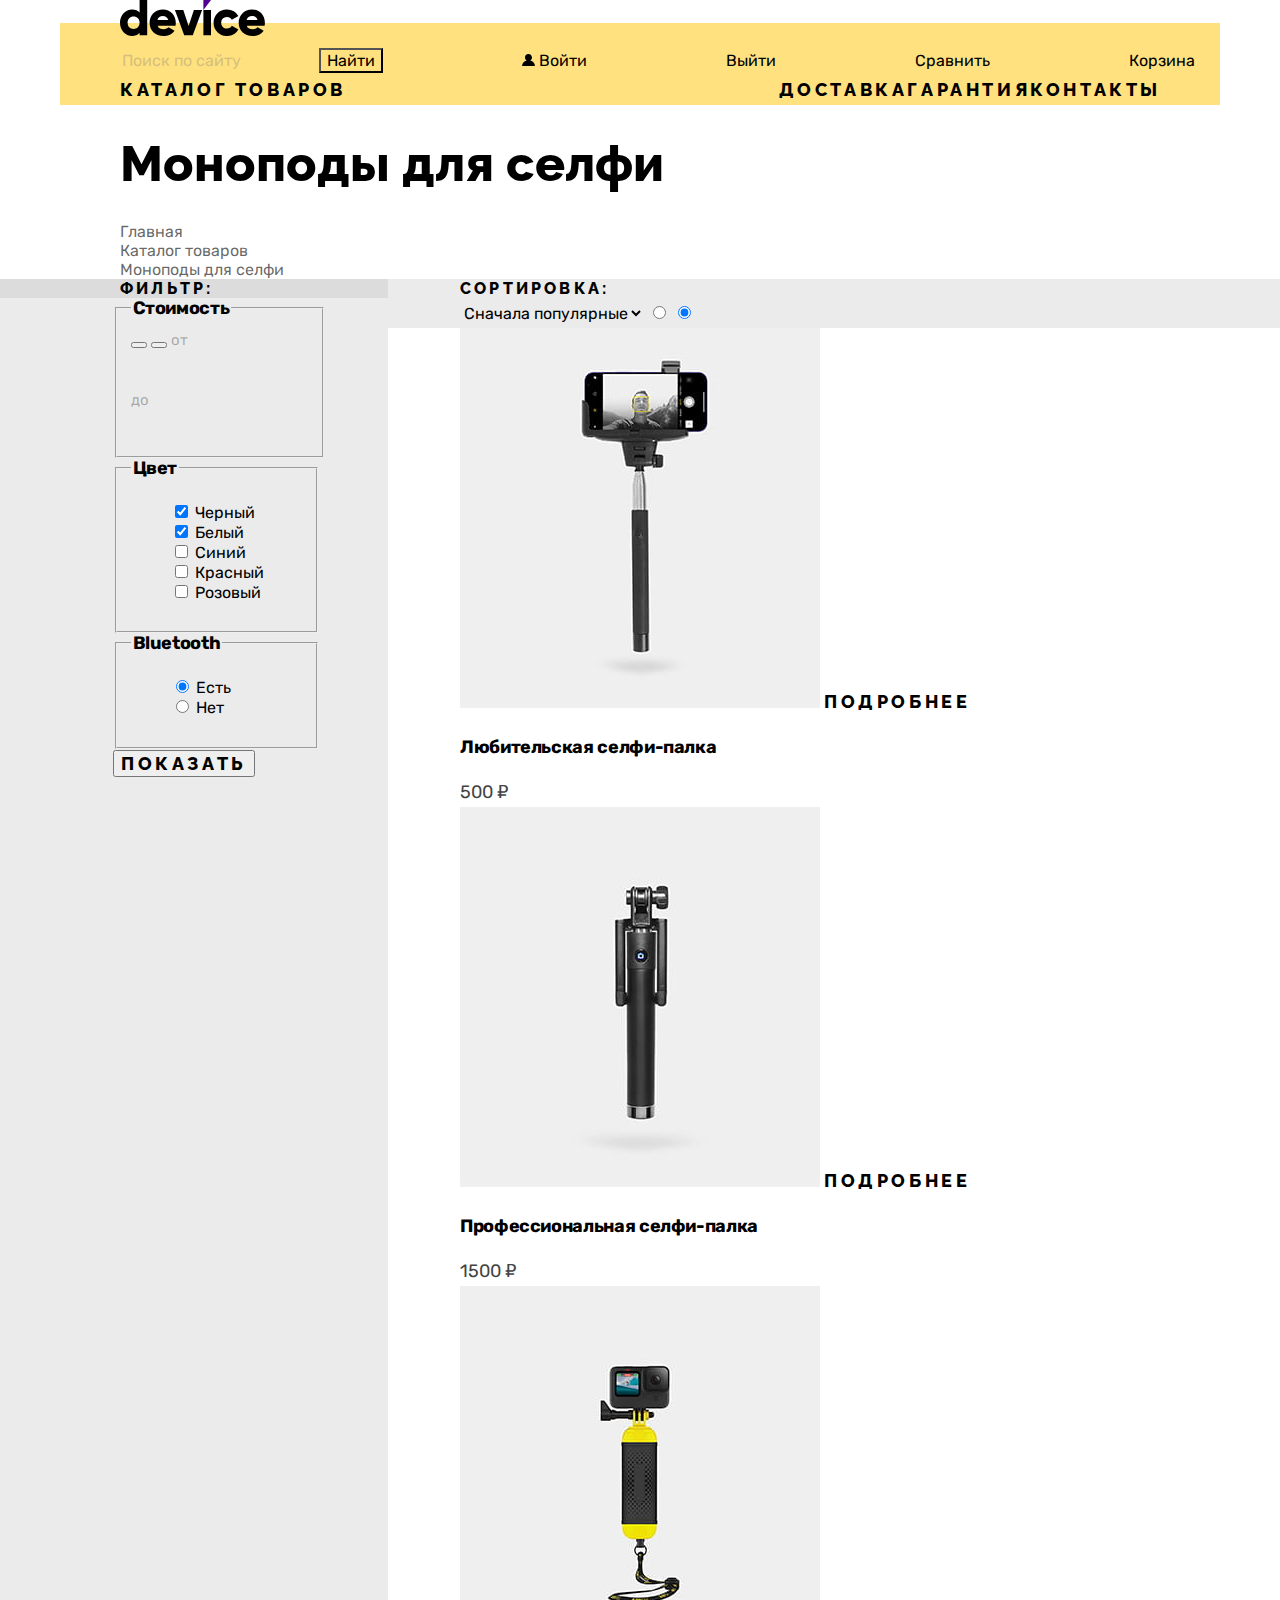
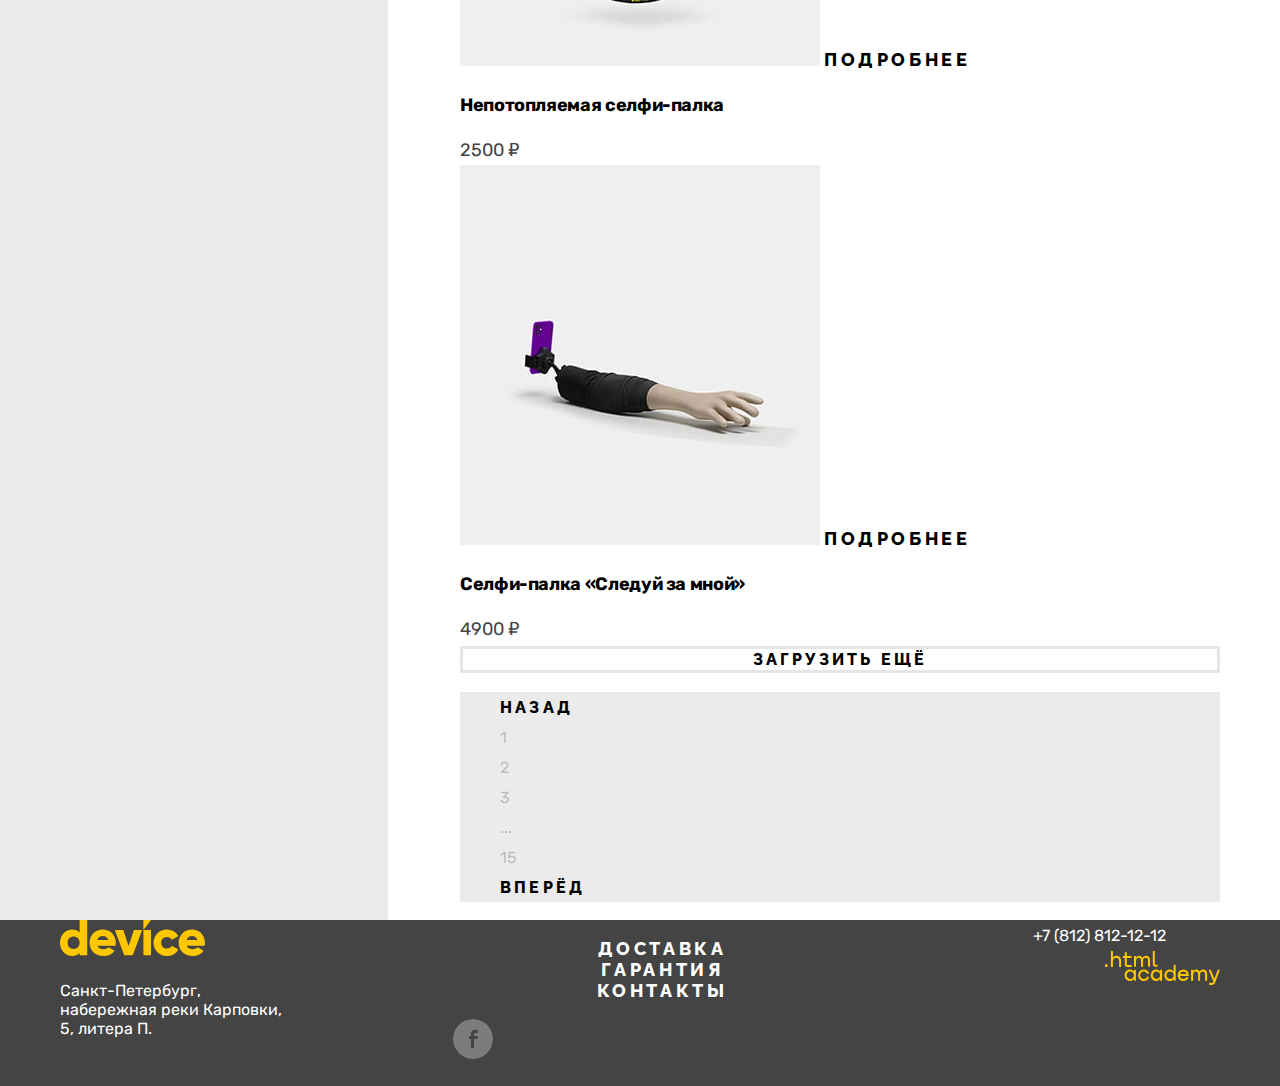
==== catalog.html @ a148b69b "Убрал перенос атрибута на новую строку" ====
<!DOCTYPE html>
<html lang="ru">

<head>
  <meta charset="utf-8">
  <title>Каталог товаров | HTML Academy: Девайс</title>
  <link rel="stylesheet" href="css/styles.css">
</head>

<body>
  <header class="page-header wrapper">
    <a class="header-logo-link" href="index.html">
      <img class="page-header-logo" src="img/logo-black.svg" width="145" height="36" alt="Логотип интернет-магазина гаджетов Девайс">
    </a>
    <nav class="navigation">
      <ul class="navigation-list navigation-user">
        <li class="navigation-item">
          <form class="search-form" action="https://echo.htmlacademy.ru/" method="get">
            <label>
              <span class="visually-hidden">Поиск</span>
              <input class="search-line" type="search" name="querry" placeholder="Поиск по сайту">
            </label>
            <button class="search-button" type="submit">Найти</button>
          </form>
        </li>
        <li class="navigation-item user">
          <a class="navigation-link" href="#">Войти</a>
        </li>
        <li class="navigation-item">
          <a class="navigation-link auth" href="#">Выйти</a>
        </li>
        <li class="navigation-item">
          <a class="navigation-link" href="#">Сравнить</a>
        </li>
        <li class="navigation-item">
          <a class="navigation-link" href="#">Корзина</a>
        </li>
      </ul>
      <ul class="navigation-list navigation-menu">
        <li class="navigation-item navigation-catalog">
          <a class="navigation-link" href="#">Каталог товаров</a>
        </li>
        <li class="navigation-item">
          <a class="navigation-link" href="#">Доставка</a>
        </li>
        <li class="navigation-item">
          <a class="navigation-link" href="#">Гарантия</a>
        </li>
        <li class="navigation-item">
          <a class="navigation-link" href="#">Контакты</a>
        </li>
      </ul>
    </nav>
  </header>
  <main class="main-container main-inner">
    <header class="inner-header wrapper">
      <h1 class="inner-header-title">Моноподы для селфи</h1>
      <ul class="breadcrumbs">
        <li class="breadcrumbs-item">
          <a class="breadcrumbs-link" href="index.html">Главная</a>
        </li>
        <li class="breadcrumbs-item">
          <a class="breadcrumbs-link" href="#">Каталог товаров</a>
        </li>
        <li class="breadcrumbs-item">
          <a class="breadcrumbs-link">Моноподы для селфи</a>
        </li>
      </ul>
    </header>
    <div class="catalog-container">
      <div class="catalog-left-column">
        <section class="catalog-products-filter">
          <div class="catalog-subtitle-container">
            <h2 class="catalog-subtitle subtitle-filter">Фильтр:</h2>
          </div>
          <form class="catalog-filter-form" action="https://echo.htmlacademy.ru/" method="get">
            <fieldset class="catalog-filter-group">
              <legend class="catalog-filter-title">Стоимость</legend>
              <button class="range-toggle toggle-min">
                <span class="visually-hidden">Изменить минимальную цену</span>
              </button>
              <button class="range-toggle toggle-max">
                <span class="visually-hidden">Изменить максимальную цену</span>
              </button>
              <label class="catalog-filter-price-label">
                от
                <input class="catalog-filter-input" type="number" name="min-price">
              </label>
              <label class="catalog-filter-price-label">
                до
                <input class="catalog-filter-input" type="number" name="max-price">
              </label>
            </fieldset>
            <fieldset class="catalog-filter-group">
              <legend class="catalog-filter-title">Цвет</legend>
              <ul class="catalog-filter-list">
                <li class="catalog-filter-item">
                  <label class="catalog-filter-label">
                    <input class="catalog-filter-checkbox" type="checkbox" name="black" checked>
                    Черный
                  </label>
                </li>
                <li class="catalog-filter-item">
                  <label class="catalog-filter-label">
                    <input class="catalog-filter-checkbox" type="checkbox" name="white" checked>
                    Белый
                  </label>
                </li>
                <li class="catalog-filter-item">
                  <label class="catalog-filter-label">
                    <input class="catalog-filter-checkbox" type="checkbox" name="blue">
                    Синий
                  </label>
                </li>
                <li class="catalog-filter-item">
                  <label class="catalog-filter-label">
                    <input class="catalog-filter-checkbox" type="checkbox" name="red">
                    Красный
                  </label>
                </li>
                <li class="catalog-filter-item">
                  <label class="catalog-filter-label">
                    <input class="catalog-filter-checkbox" type="checkbox" name="pink">
                    Розовый
                  </label>
                </li>
              </ul>
            </fieldset>
            <fieldset class="catalog-filter-group">
              <legend class="catalog-filter-title">Bluetooth</legend>
              <ul class="catalog-filter-list">
                <li class="catalog-filter-item">
                  <label class="catalog-filter-label">
                    <input class="catalog-filter-radio" type="radio" name="bluetooth" value="yes" checked>
                    Есть
                  </label>
                </li>
                <li class="catalog-filter-item">
                  <label class="catalog-filter-label">
                    <input class="catalog-filter-radio" type="radio" name="bluetooth" value="no">
                    Нет
                  </label>
                </li>
              </ul>
            </fieldset>
            <button class="filter-submit-batton" type="submit">Показать</button>
          </form>
        </section>
      </div>
      <div class="catalog-right-column">
        <div class="sorting-container">
          <section class="catalog-sorting">
            <h2 class="catalog-subtitle">Сортировка:</h2>
            <form class="catalog-sorting-form" action="https://echo.htmlacademy.ru/" method="get">
              <select class="sorting-select" name="sorting">
                <option value="popular">Сначала популярные</option>
                <option value="price">По цене</option>
                <option value="rating">По рейтингу</option>
              </select>
              <button class="visually-hidden" type="submit">Отсортировать</button>
              <input class="sorting-radio" type="radio" name="sort" id="sort-up" value="up">
              <label class="visually-hidden" for="sort-up">По возрастанию</label>
              <input class="sorting-radio" type="radio" name="sort" id="sort-down" value="down" checked>
              <label class="visually-hidden" for="sort-down">По убыванию</label>
            </form>
          </section>
        </div>
        <section class="catalog-product">
          <h2 class="visually-hidden">Список товаров</h2>
          <ul class="product-list">
            <li class="product-item">
              <a class="product-link" href="#">
                <img class="product-image" src="img/catalog/product-1.jpg" width="360" height="380" alt="">
                <span class="product-details">Подробнее</span>
                <h3 class="product-title">Любительская селфи-палка</h3>
              </a>
              <span class="product-price">500 &#8381;</span>
            </li>
            <li class="product-item">
              <a class="product-link" href="#">
                <img class="product-image" src="img/catalog/product-2.jpg" width="360" height="380" alt="">
                <b class="product-details">Подробнее</b>
                <h3 class="product-title">Профессиональная селфи-палка</h3>
              </a>
              <span class="product-price">1500 &#8381;</span>
            </li>
            <li class="product-item">
              <a class="product-link" href="#">
                <img class="product-image" src="img/catalog/product-3.jpg" width="360" height="380" alt="">
                <b class="product-details">Подробнее</b>
                <h3 class="product-title">Непотопляемая селфи-палка</h3>
              </a>
              <span class="product-price">2500 &#8381;</span>
            </li>
            <li class="product-item">
              <a class="product-link" href="#">
                <img class="product-image" src="img/catalog/product-4.jpg" width="360" height="380" alt="">
                <b class="product-details">Подробнее</b>
                <h3 class="product-title">Селфи-палка «Следуй за мной»</h3>
              </a>
              <span class="product-price">4900 &#8381;</span>
            </li>
          </ul>
          <button class="button-product-more" type="button">Загрузить ещё</button>
          <ul class="product-pagination">
            <li class="product-pagination-item">
              <a class="product-pagination-link pagination-prev">Назад</a>
            </li>
            <li class="product-pagination-item">
              <a class="product-pagination-link page-number">1</a>
            </li>
            <li class="product-pagination-item">
              <a class="product-pagination-link page-number" href="#">2</a>
            </li>
            <li class="product-pagination-item">
              <a class="product-pagination-link page-number" href="#">3</a>
            </li>
            <li class="product-pagination-item">
              <a class="product-pagination-link page-number">...</a>
            </li>
            <li class="product-pagination-item">
              <a class="product-pagination-link page-number" href="#">15</a>
            </li>
            <li class="product-pagination-item">
              <a class="product-pagination-link pagination-next" href="#">Вперёд</a>
            </li>
          </ul>
        </section>
      </div>
    </div>
  </main>
  <footer class="page-footer">
    <div class="page-footer-container wrapper">
      <section class="page-footer-contacts">
        <h2 class="visually-hidden">Контакты</h2>
        <a class="footer-logo-link" href="index.html">
          <img class="footer-logo" src="img/logo-yellow.svg" width="145" height="36" alt="Логотип интернет-магазина гаджетов Девайс">
        </a>
        <address class="footer-contacts-address">
          <p class="footer-address-text">Санкт-Петербург, набережная реки Карповки, 5, литера П.</p>
        </address>
      </section>
      <div class="footer-middle-column">
        <section class="footer-navigation">
          <h2 class="visually-hidden">Навигация</h2>
          <ul class="footer-navigation-list">
            <li class="footer-navigation-item">
              <a class="footer-navigation-link" href="#">Доставка</a>
            </li>
            <li class="footer-navigation-item">
              <a class="footer-navigation-link" href="#">Гарантия</a>
            </li>
            <li class="footer-navigation-item">
              <a class="footer-navigation-link" href="#">Контакты</a>
            </li>
          </ul>
        </section>
        <section class="footer-social">
          <h2 class="visually-hidden">Социальные сети</h2>
          <ul class="footer-social-list">
            <li class="footer-social-item facebook">
              <a class="social-link" href="https://www.facebook.com/htmlacademy">
                <span class="visually-hidden">Фейсбук</span>
              </a>
            </li>
            <li class="footer-social-item">
              <a class="social-link" href="https://www.instagram.com/htmlacademy/">
                <span class="visually-hidden">Инстаграм</span>
              </a>
            </li>
            <li class="footer-social-item">
              <a class="social-link" href="https://www.twitter.com/htmlacademy_ru">
                <span class="visually-hidden">Твиттер</span>
              </a>
            </li>
          </ul>
        </section>
      </div>
      <div class="footer-right-column">
        <section class="page-footer-contacts">
          <h2 class="visually-hidden">Контакты</h2>
          <address class="footer-contacts-address">
            <a class="footer-contacts-phone" href="tel:+78128121212">+7 (812) 812-12-12</a>
          </address>
        </section>
        <a class="footer-htmlacademy-link" href="https://htmlacademy.ru/">
          <img class="footer-htmlacademy-logo" src="img/html-academy-logo.svg" width="115" height="34" alt="Логотип HTML Academy">
        </a>
      </div>
    </div>
  </footer>
</body>

</html>
---- css/styles.css ----
@font-face {
  font-family: "Raleway";
  font-style: normal;
  font-weight: 800;
  src: url("../fonts/raleway/raleway-800.woff2") format("woff2");

  font-display: swap;
}

@font-face {
  font-family: "Rubik";
  font-style: normal;
  font-weight: 400;
  src: url("../fonts/rubik/rubik-400.woff2") format("woff2");

  font-display: swap;
}

@font-face {
  font-family: "Rubik";
  font-style: normal;
  font-weight: 700;
  src: url("../fonts/rubik/rubik-700.woff2") format("woff2");

  font-display: swap;
}

@font-face {
  font-family: "Rubik";
  font-style: normal;
  font-weight: 800;
  src: url("../fonts/rubik/rubik-800.woff2") format("woff2");

  font-display: swap;
}

.visually-hidden {
  position: absolute;

  width: 1px;
  height: 1px;
  margin: -1px;
  padding: 0;

  border: 0;

  white-space: nowrap;
  clip-path: inset(100%);
  clip: rect(0 0 0 0);
  overflow: hidden;
} /*Вставил из кодгайда, чтоб лишнее не мешало*/

.wrapper {
  width: 1160px;
  margin: 0 auto;
}

html {
  height: 100%;
}

body {
  display: flex;
  flex-direction: column;
  min-height: 100%;
  margin: 0;

  font-family: "Rubik", sans-serif;
  font-size: 18px;
  line-height: 30px;
  color: #444444;

  background-color: #ffffff;
}

.page-header {
  box-sizing: border-box;
  padding-left: 60px;

  color: #000000;

  background: linear-gradient(#ffffff 23px, #ffe17f 23px);
}

.navigation-list {
  margin: 0;
  padding: 0;

  list-style-type: none;
}

.navigation-user {
  display: flex;
  justify-content: space-between; /*Временно,  работа с мелкими сетками на следующем этапе*/
  width: 1075px;
}

.search-line {
  font-family: inherit;
  font-size: 16px;
  line-height: 19px;

  background-color: #ffe17f;
  border: none;
}

.search-line::placeholder {
  opacity: 0.3;
}

.search-button {
  font-family: inherit;
  font-size: 16px;
  line-height: 19px;

  background-color: #ffe17f;
}

.navigation-link {
  font-family: "Raleway", sans-serif;
  line-height: 21px;
  font-weight: 800;
  color: #000000;
  text-decoration: none;
  text-transform: uppercase;
}

.navigation-user .navigation-link {
  font-family: inherit;
  font-size: 16px;
  line-height: 19px;
  font-weight: 400;
  text-transform: none;
}

.navigation-menu {
  display: flex;
  width: 1041px;

  letter-spacing: 0.2em;
}

.navigation-catalog {
  width: 293px;
  margin-right: auto;
}

.navigation-menu .navigation-item:last-child {
  text-align: right;
}

.main-container {
  flex-grow: 1;
}

.promo-slider {
  display: flex;
  justify-content: space-between;
}

.slider-image-container {
  width: 560px;
}

.slider-image {
  display: none;
}

.slider-description-container {
  width: 560px;
}

.slider-description-list {
  margin: 0;
  padding: 0;

  list-style-type: none;
}

.slider-description-item {
  display: none;
}

.slider-number {
  position: relative; /*Временно поставил, чтоб не загораживать большой цифрой остальной контент*/
  z-index: -1;

  font-size: 180px;
  line-height: 30px;
  font-weight: 800;
  text-align: right;
  color: #ffffff;

  background-color: #ffe17f;
}

.promo-phrase {
  font-family: "Raleway", sans-serif;
  font-size: 50px;
  line-height: 50px;
  font-weight: 800;
  color: #000000;
}

.promo-details-link {
  font-family: "Raleway", sans-serif;
  line-height: 21px;
  font-weight: 800;
  text-align: center;
  color: #000000;
  letter-spacing: 0.2em;
  text-decoration: none;
  text-transform: uppercase;
}

.slider-feature-value {
  font-size: 36px;
  color: #000000;
}

.categories-list {
  display: flex;
  justify-content: space-between;
  margin: 0;
  padding: 0;

  list-style-type: none;
}

.categories-item {
  width: 160px;
}

.categories-link {
  font-family: "Raleway", sans-serif;
  line-height: 24px;
  font-weight: 800;
  color: #000000;
  letter-spacing: -0.02em;
  text-decoration: none;
}

.services {
  background-color: #f0f0f0;
}

.services-container {
  display: flex;
}

.services-list {
  width: 284px;
  margin: 0;
  padding: 0;

  list-style-type: none;
}

.services-button {
  font-family: "Raleway", sans-serif;
  font-size: 18px;
  line-height: 21px;
  font-weight: 800;
  text-align: center;
  color: #000000;
  letter-spacing: 0.2em;
  text-transform: uppercase;
}

.services-button-current {
  color: #ffe17f;

  background-color: #000000;
}

.services-description-list {
  width: 714px; /*Пока не очень понимаю, каким образом лучше в этом месте задавать ширину, она на всех слайдах немного отличается, поэтому взял большую из трёх*/
  margin: 0;
  margin-left: 116px;
  padding: 0;

  list-style-type: none;
}

.services-description-item {
  display: none;
}

.service-name {
  font-family: "Raleway", sans-serif;
  font-size: 50px;
  line-height: 50px;
  font-weight: 800;
  color: #000000;
}

.delivery-on-order-link {
  display: inline-block;
  width: 1160px;
  padding-top: 37px;
  padding-bottom: 43px;

  font-family: "Raleway", sans-serif;
  font-size: 20px;
  line-height: 23px;
  font-weight: 800;
  text-align: center;
  color: #000000;
  letter-spacing: 0.2em;
  text-decoration: none;
  text-transform: uppercase;

  background:
    url("../img/delivery-car.svg") left 39px top 35px no-repeat,
    linear-gradient(to right, #ffe17f 125px, #f0f0f0 125px);
}

.about-contacts-container {
  display: flex;
  justify-content: space-between;
}

.about {
  width: 560px;
}

.contacts {
  width: 560px;
}

.about-title {
  font-family: "Raleway", sans-serif;
  font-size: 50px;
  line-height: 50px;
  font-weight: 800;
  color: #000000;
}

.transport-companies-list {
  line-height: 20px;
  font-weight: 700;
  color: #000000;
}

.about-more-link {
  font-family: "Raleway", sans-serif;
  line-height: 21px;
  font-weight: 800;
  text-align: center;
  color: #000000;
  letter-spacing: 0.2em;
  text-decoration: none;
  text-transform: uppercase;
}

.contacts-title {
  font-family: "Raleway", sans-serif;
  font-size: 50px;
  line-height: 50px;
  font-weight: 800;
  color: #000000;
}

.contacts-subtitle {
  font-size: 24px;
  font-weight: 700;
}

.contacts-address-text {
  font-style: normal;
}

.contacts-phone {
  font-style: normal;
  font-weight: 400;
  color: #000000;
}

.write-to-us-link {
  font-family: "Raleway", sans-serif;
  line-height: 21px;
  font-weight: 800;
  text-align: center;
  color: #000000;
  letter-spacing: 0.2em;
  text-decoration: none;
  text-transform: uppercase;
}

.newsletter {
  background-color: #f0f0f0;
}

.newsletter-container {
  display: flex;
}

.newsletter-left-column {
  width: 600px;
}

.newsletter-right-column {
  width: 560px;
}

.newsletter-title {
  font-family: "Raleway", sans-serif;
  font-size: 50px;
  line-height: 50px;
  font-weight: 800;
  color: #000000;
}

.newsletter-email-field {
  font-family: inherit;
  font-size: 18px;
  line-height: 30px;
  color: #444444;

  background-color: #f0f0f0;
}

.newsletter-email-field::placeholder {
  opacity: 0.5;
}

.newsletter-button {
  font-family: "Raleway", sans-serif;
  font-size: 18px;
  line-height: 21px;
  font-weight: 800;
  text-align: center;
  color: #000000;
  letter-spacing: 0.2em;
  text-transform: uppercase;
}

.page-footer {
  color: #ffffff;

  background-color: #444444;
}

.page-footer-container {
  display: flex;
}

.page-footer-contacts {
  width: 239px;
}

.footer-middle-column {
  width: 458px;
  margin-left: 114px;
}

.footer-right-column {
  width: 293px;
  margin-left: auto;

  text-align: right;
}

.footer-address-text {
  font-style: normal;
  font-size: 16px;
  line-height: 19px;
}

.footer-navigation-list {
  font-family: "Raleway", sans-serif;
  line-height: 21px;
  font-weight: 800;
  text-align: center;
  text-transform: uppercase;

  list-style-type: none;
}

.footer-navigation-link {
  color: #ffffff;
  letter-spacing: 0.2em;
  text-decoration: none;
}

.footer-contacts-phone {
  font-style: normal;
  font-size: 16px;
  text-align: right;
  color: #ffffff;
  text-decoration: none;
}

/*Каталог*/

.inner-header {
  box-sizing: border-box;
  padding-left: 60px;
}

.inner-header-title {
  font-family: "Raleway", sans-serif;
  font-size: 50px;
  line-height: 50px;
  font-weight: 800;
  color: #000000;
}

.breadcrumbs {
  margin: 0;
  padding: 0;

  font-size: 16px;
  line-height: 19px;

  list-style-type: none;
}

.breadcrumbs-link {
  color: rgba(0, 0, 0, 0.6);
  text-decoration: none;
}

.catalog-container {
  display: flex;
  justify-content: center;
}

.catalog-left-column {
  flex-grow: 1;
  width: 328px;

  background-color: #ebebeb;
}

.catalog-right-column {
  flex-grow: 1;
  width: 832px;
}

.catalog-subtitle-container {
  background-color: #dcdcdc;
}

.catalog-subtitle {
  margin: 0; /*Обнулил отступы, заданные заголовкам браузером, чтоб не мешались*/

  font-family: "Raleway", sans-serif;
  font-size: 16px;
  line-height: 19px;
  font-weight: 800;
  color: #000000;
  letter-spacing: 0.2em;
  text-transform: uppercase;
}

.subtitle-filter {
  width: 236px;
  margin-right: 32px;
  margin-left: auto;
}

.catalog-filter-form {
  width: 207px;
  margin-right: 68px;
  margin-left: auto;
}

.catalog-filter-title {
  line-height: 20px;
  font-weight: 700;
  color: #000000;
  letter-spacing: -0.02em;
}

.catalog-filter-price-label {
  font-size: 15px;
  line-height: 18px;
  color: rgba(0, 0, 0, 0.3);
}

.catalog-filter-input {
  font-family: inherit;
  font-size: 15px;
  line-height: 18px;
  color: rgba(0, 0, 0, 0.3);

  background: none;
  border: none;
}

.catalog-filter-list {
  list-style-type: none;
}

.catalog-filter-item {
  font-size: 16px;
  line-height: 19px;
  color: #000000;
}

.filter-submit-batton {
  font-family: "Raleway", sans-serif;
  font-size: 18px;
  line-height: 21px;
  font-weight: 800;
  text-align: center;
  color: #000000;
  letter-spacing: 0.2em;
  text-transform: uppercase;
}

.sorting-container {
  background-color: #ebebeb;
}

.catalog-sorting {
  width: 760px;
  margin-left: 72px;
}

.sorting-select {
  font-family: inherit;
  font-size: 16px;
  line-height: 19px;

  background: none;
  border: none;
}

.catalog-product {
  width: 760px;
  margin-left: 72px;
}

.product-list {
  margin: 0;
  padding: 0;

  list-style-type: none;
}

.product-link {
  color: #000000;
  text-decoration: none;
}

.product-details {
  font-family: "Raleway", sans-serif;
  font-size: 18px;
  line-height: 21px;
  font-weight: 800;
  text-align: center;
  letter-spacing: 0.2em;
  text-transform: uppercase;
}

.product-title {
  font-size: 18px;
  line-height: 24px;
  font-weight: 700;
  letter-spacing: -0.02em;
}

.product-price {
  line-height: 21px;
  text-align: right;
}

.button-product-more {
  box-sizing: border-box;
  width: 760px;

  font-family: "Raleway", sans-serif;
  font-size: 16px;
  line-height: 19px;
  font-weight: 800;
  text-align: center;
  letter-spacing: 0.2em;
  text-transform: uppercase;

  background: none;
  border: 3px solid rgba(0, 0, 0, 0.1);
}

.product-pagination {
  background-color: #ebebeb;

  list-style-type: none;
}

.product-pagination-link {
  font-size: 16px;
  line-height: 19px;
  text-decoration: none;
}

.page-number {
  text-align: center;
  color: rgba(68, 68, 68, 0.3);
}

.pagination-prev,
.pagination-next {
  font-family: "Raleway", sans-serif;
  font-weight: 800;
  color: #000000;
  letter-spacing: 0.2em;
  text-transform: uppercase;
}

.pagination-next {
  text-align: right;
}

/*Декоративные изображения*/

.user::before {
  display: inline-block;
  width: 13px;
  height: 12px;

  background-image: url("../img/header-icons/user.svg");

  content: "";
}

.categories-img {
  display: inline-block;
  width: 160px;
  height: 160px;

  background-color: #ffe17f;
  background-position: center center;
  background-repeat: no-repeat;
}

.vr {
  background-image: url("../img/categories/vr.svg");
}

.selfie-monopod {
  background-image: url("../img/categories/selfie-monopod.svg");
}

.action-camera {
  background-image: url("../img/categories/action-camera.svg");
}

.fitness-bracelet {
  background-image: url("../img/categories/fitness-bracelet.svg");
}

.smart-watch {
  background-image: url("../img/categories/smart-watch.svg");
}

.quadrocopter {
  background-image: url("../img/categories/quadrocopter.svg");
}

.services-delivery::after {
  display: inline-block;
  width: 136px;
  height: 164px;

  background-image: url("../img/services/delivery.svg");

  content: "";
}

.footer-social-item {
  display: inline-block;
  width: 40px;
  height: 40px;

  border-radius: 20px;
}

.social-link {
  display: inline-block;
  width: 40px;
  height: 40px;

  border-radius: inherit;
}

.facebook {
  background-image: url("../img/social/facebook.svg");
}

.active {
  display: revert;
}
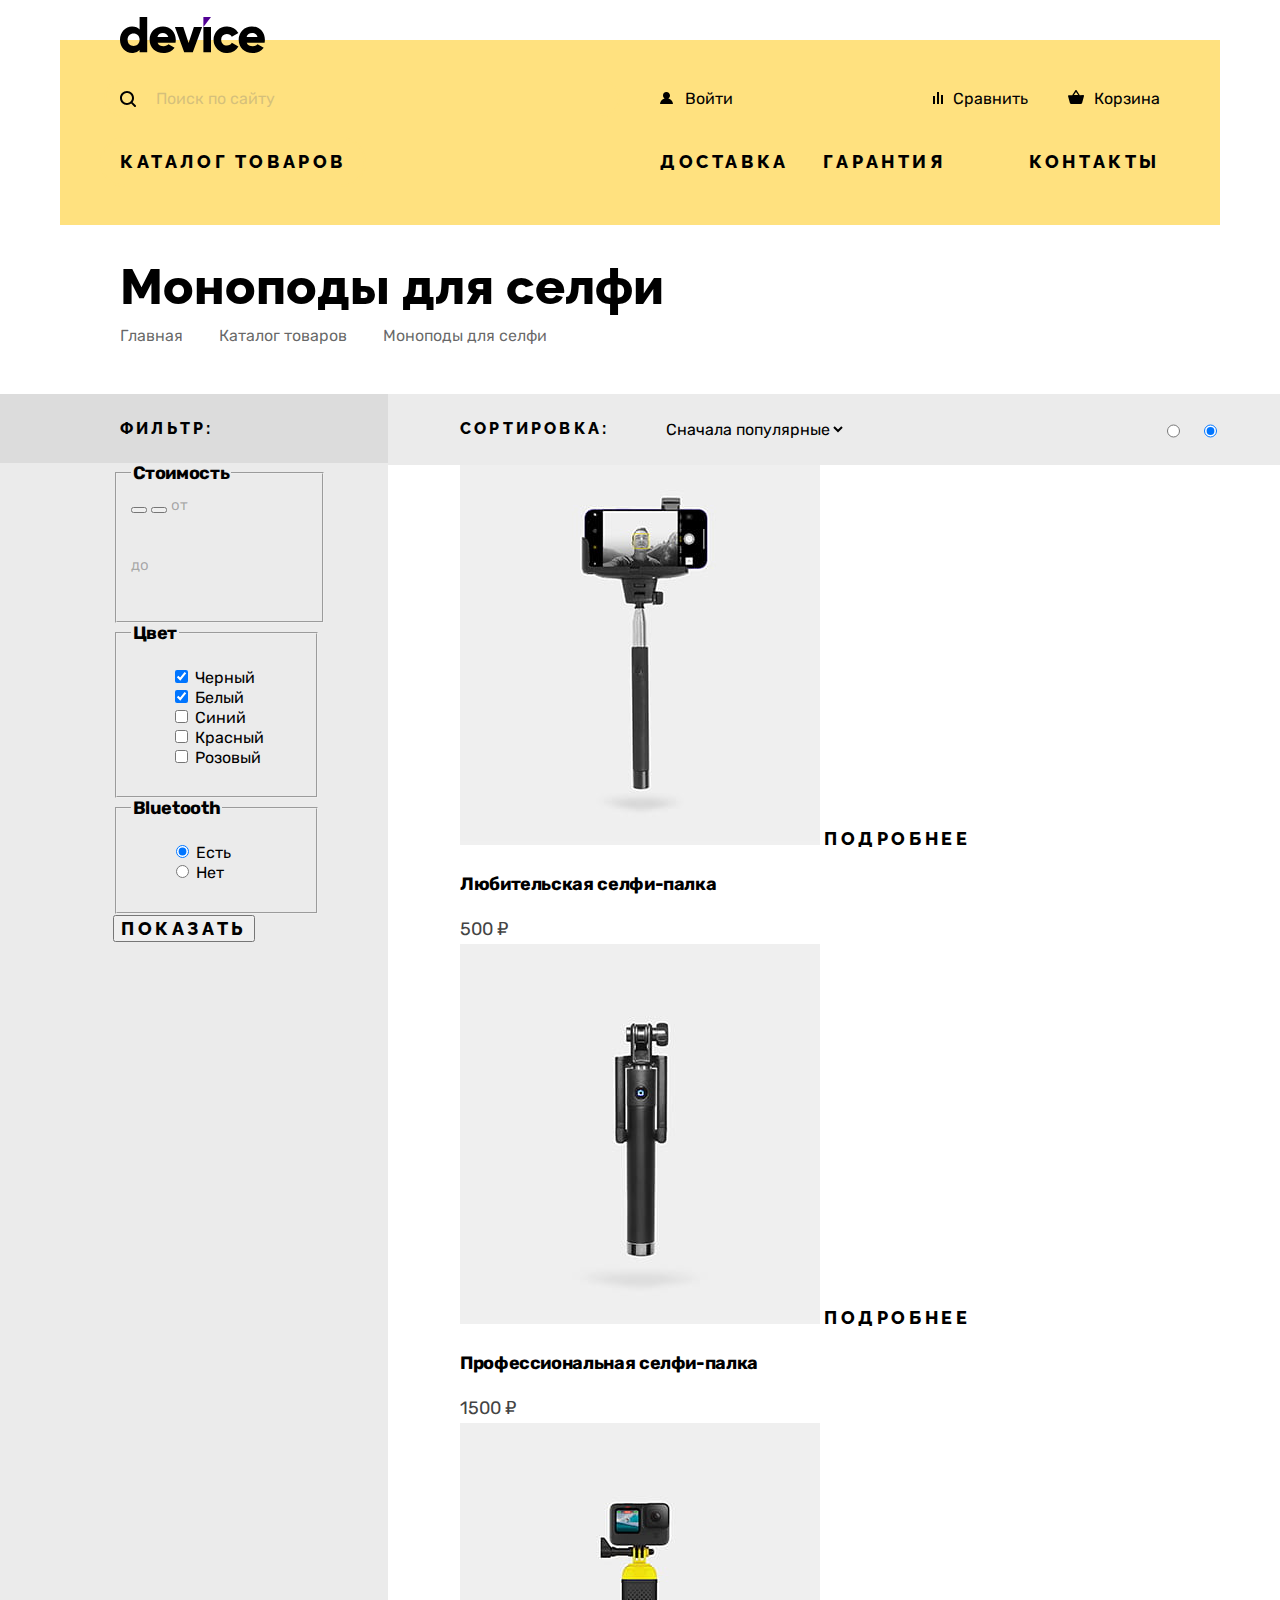
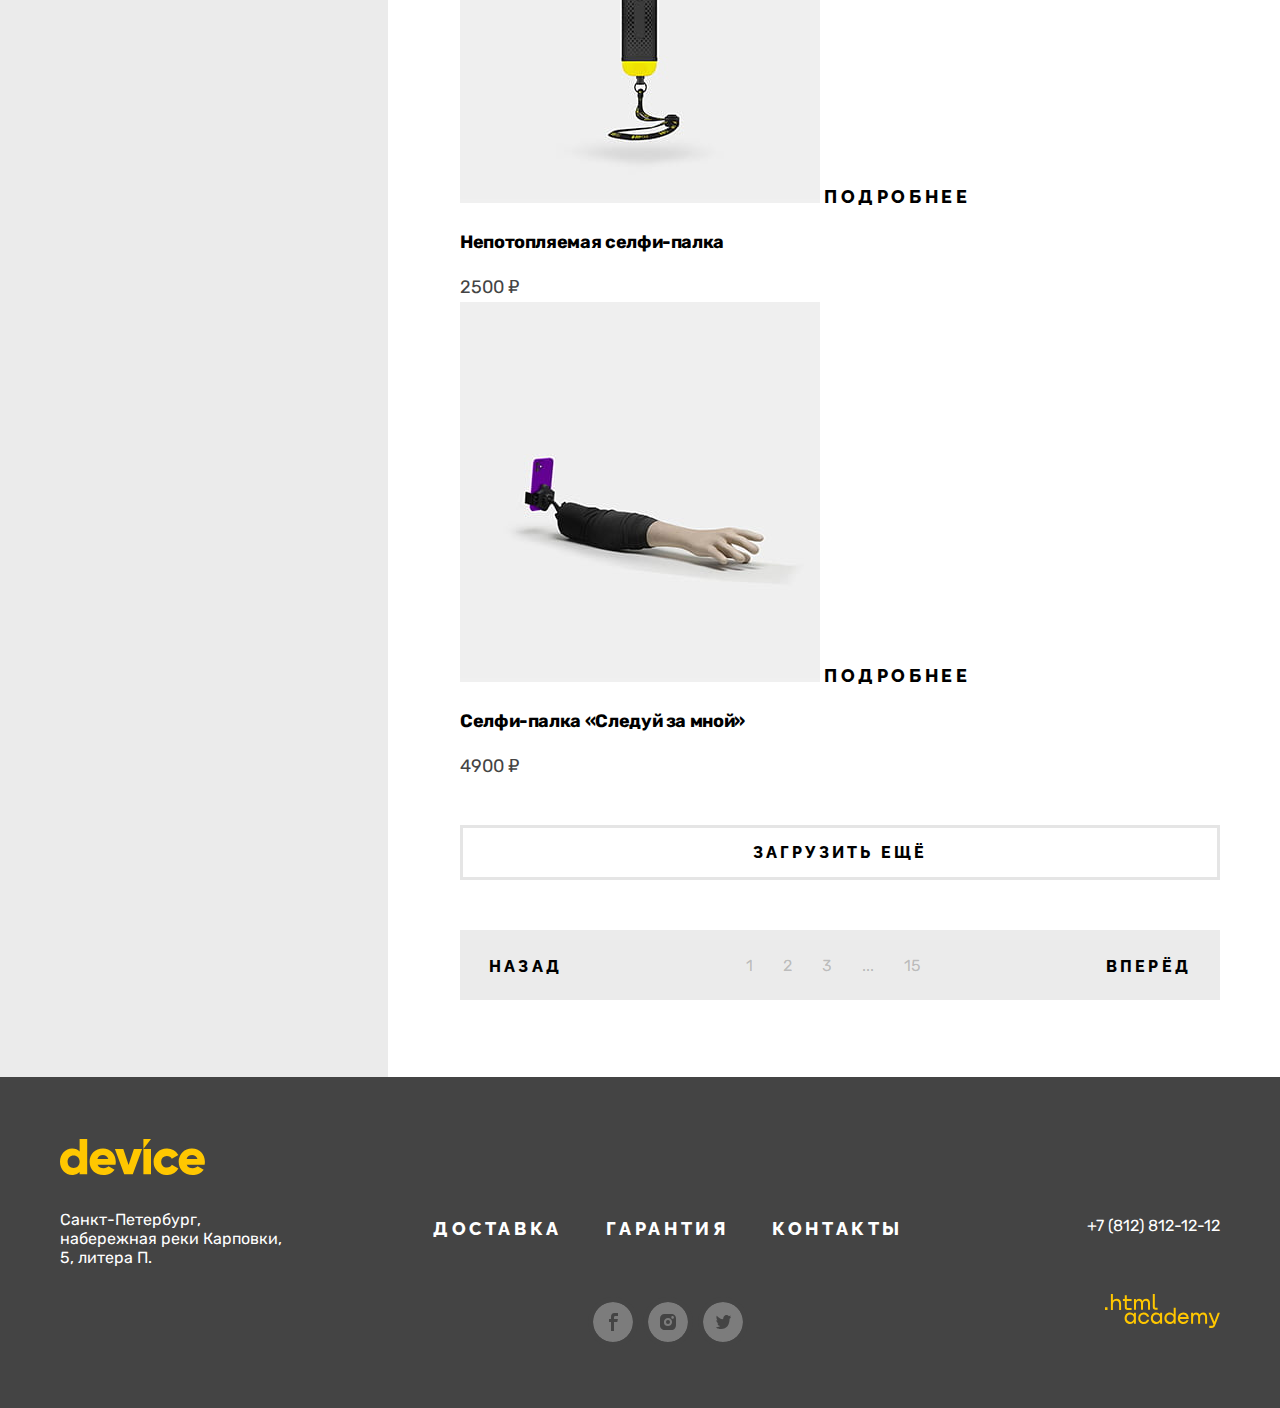
==== commit db7b07f7: "Микросетки на флексах + часть декоративного оформления" ====
--- a/catalog.html
+++ b/catalog.html
@@ -13,43 +13,41 @@
       <img class="page-header-logo" src="img/logo-black.svg" width="145" height="36" alt="Логотип интернет-магазина гаджетов Девайс">
     </a>
     <nav class="navigation">
-      <ul class="navigation-list navigation-user">
-        <li class="navigation-item">
-          <form class="search-form" action="https://echo.htmlacademy.ru/" method="get">
-            <label>
-              <span class="visually-hidden">Поиск</span>
-              <input class="search-line" type="search" name="querry" placeholder="Поиск по сайту">
-            </label>
-            <button class="search-button" type="submit">Найти</button>
-          </form>
-        </li>
-        <li class="navigation-item user">
-          <a class="navigation-link" href="#">Войти</a>
-        </li>
-        <li class="navigation-item">
-          <a class="navigation-link auth" href="#">Выйти</a>
-        </li>
-        <li class="navigation-item">
-          <a class="navigation-link" href="#">Сравнить</a>
-        </li>
-        <li class="navigation-item">
-          <a class="navigation-link" href="#">Корзина</a>
-        </li>
-      </ul>
-      <ul class="navigation-list navigation-menu">
-        <li class="navigation-item navigation-catalog">
-          <a class="navigation-link" href="#">Каталог товаров</a>
-        </li>
-        <li class="navigation-item">
-          <a class="navigation-link" href="#">Доставка</a>
-        </li>
-        <li class="navigation-item">
-          <a class="navigation-link" href="#">Гарантия</a>
-        </li>
-        <li class="navigation-item">
-          <a class="navigation-link" href="#">Контакты</a>
-        </li>
-      </ul>
+      <div class="header-left-column">
+        <form class="search-form" action="https://echo.htmlacademy.ru/" method="get">
+          <label class="visually-hidden" for="search">Поиск</label>
+          <input class="search-line" type="search" name="querry" id="search" placeholder="Поиск по сайту" required>
+          <button class="search-button" type="submit">Найти</button>
+        </form>
+        <a class="navigation-link navigation-catalog" href="#">Каталог товаров</a>
+      </div>
+      <div class="header-right-column">
+        <ul class="navigation-list navigation-user">
+          <li class="navigation-item user">
+            <a class="navigation-link navigation-link-user" href="#">Войти</a>
+          </li>
+          <li class="navigation-item exit">
+            <a class="navigation-link navigation-link-exit" href="#">Выйти</a>
+          </li>
+          <li class="navigation-item compare">
+            <a class="navigation-link navigation-link-compare" href="#">Сравнить</a>
+          </li>
+          <li class="navigation-item cart">
+            <a class="navigation-link navigation-link-cart" href="#">Корзина</a>
+          </li>
+        </ul>
+        <ul class="navigation-list navigation-menu">
+          <li class="navigation-item">
+            <a class="navigation-link" href="#">Доставка</a>
+          </li>
+          <li class="navigation-item">
+            <a class="navigation-link" href="#">Гарантия</a>
+          </li>
+          <li class="navigation-item">
+            <a class="navigation-link" href="#">Контакты</a>
+          </li>
+        </ul>
+      </div>
     </nav>
   </header>
   <main class="main-container main-inner">
@@ -150,7 +148,7 @@
       <div class="catalog-right-column">
         <div class="sorting-container">
           <section class="catalog-sorting">
-            <h2 class="catalog-subtitle">Сортировка:</h2>
+            <h2 class="catalog-subtitle subtitle-sorting">Сортировка:</h2>
             <form class="catalog-sorting-form" action="https://echo.htmlacademy.ru/" method="get">
               <select class="sorting-select" name="sorting">
                 <option value="popular">Сначала популярные</option>
@@ -158,9 +156,9 @@
                 <option value="rating">По рейтингу</option>
               </select>
               <button class="visually-hidden" type="submit">Отсортировать</button>
-              <input class="sorting-radio" type="radio" name="sort" id="sort-up" value="up">
+              <input class="sorting-radio sorting-up" type="radio" name="sort" id="sort-up" value="up">
               <label class="visually-hidden" for="sort-up">По возрастанию</label>
-              <input class="sorting-radio" type="radio" name="sort" id="sort-down" value="down" checked>
+              <input class="sorting-radio sorting-down" type="radio" name="sort" id="sort-down" value="down" checked>
               <label class="visually-hidden" for="sort-down">По убыванию</label>
             </form>
           </section>
@@ -203,8 +201,8 @@
           </ul>
           <button class="button-product-more" type="button">Загрузить ещё</button>
           <ul class="product-pagination">
-            <li class="product-pagination-item">
-              <a class="product-pagination-link pagination-prev">Назад</a>
+            <li class="product-pagination-item product-pagination-prev">
+              <a class="product-pagination-link pagination-prev-link">Назад</a>
             </li>
             <li class="product-pagination-item">
               <a class="product-pagination-link page-number">1</a>
@@ -221,8 +219,8 @@
             <li class="product-pagination-item">
               <a class="product-pagination-link page-number" href="#">15</a>
             </li>
-            <li class="product-pagination-item">
-              <a class="product-pagination-link pagination-next" href="#">Вперёд</a>
+            <li class="product-pagination-item product-pagination-next">
+              <a class="product-pagination-link pagination-next-link" href="#">Вперёд</a>
             </li>
           </ul>
         </section>
@@ -231,7 +229,7 @@
   </main>
   <footer class="page-footer">
     <div class="page-footer-container wrapper">
-      <section class="page-footer-contacts">
+      <section class="page-footer-contacts footer-left-column">
         <h2 class="visually-hidden">Контакты</h2>
         <a class="footer-logo-link" href="index.html">
           <img class="footer-logo" src="img/logo-yellow.svg" width="145" height="36" alt="Логотип интернет-магазина гаджетов Девайс">
@@ -258,18 +256,18 @@
         <section class="footer-social">
           <h2 class="visually-hidden">Социальные сети</h2>
           <ul class="footer-social-list">
-            <li class="footer-social-item facebook">
-              <a class="social-link" href="https://www.facebook.com/htmlacademy">
+            <li class="footer-social-item">
+              <a class="social-link facebook" href="https://www.facebook.com/htmlacademy">
                 <span class="visually-hidden">Фейсбук</span>
               </a>
             </li>
             <li class="footer-social-item">
-              <a class="social-link" href="https://www.instagram.com/htmlacademy/">
+              <a class="social-link instagram" href="https://www.instagram.com/htmlacademy/">
                 <span class="visually-hidden">Инстаграм</span>
               </a>
             </li>
             <li class="footer-social-item">
-              <a class="social-link" href="https://www.twitter.com/htmlacademy_ru">
+              <a class="social-link twitter" href="https://www.twitter.com/htmlacademy_ru">
                 <span class="visually-hidden">Твиттер</span>
               </a>
             </li>
--- a/css/styles.css
+++ b/css/styles.css
@@ -75,6 +75,9 @@
 
 .page-header {
   box-sizing: border-box;
+  margin-top: 17px;
+  padding-right: 60px;
+  padding-bottom: 38px;
   padding-left: 60px;
 
   color: #000000;
@@ -82,41 +85,154 @@
   background: linear-gradient(#ffffff 23px, #ffe17f 23px);
 }
 
-.navigation-list {
-  margin: 0;
-  padding: 0;
-
-  list-style-type: none;
-}
-
-.navigation-user {
-  display: flex;
-  justify-content: space-between; /*Временно,  работа с мелкими сетками на следующем этапе*/
-  width: 1075px;
+.page-header-main {
+  padding-bottom: 2px;
+}
+
+.header-logo-link {
+  display: block;
+  margin-bottom: 26px;
+}
+
+.page-header-logo {
+  display: block;
+}
+
+.navigation {
+  display: flex;
+}
+
+.header-left-column {
+  display: flex;
+  flex-direction: column;
+  justify-content: space-between;
+  width: 500px;
+  margin-right: 40px;
+}
+
+.header-right-column {
+  display: flex;
+  flex-direction: column;
+  justify-content: space-between;
+  width: 500px;
+}
+
+.search-form {
+  display: flex;
+  width: 100%;
 }
 
 .search-line {
+  flex-grow: 1;
+  box-sizing: border-box;
+  margin-left: -16px;
+  padding-top: 8px;
+  padding-bottom: 8px;
+  padding-left: 50px;
+
   font-family: inherit;
   font-size: 16px;
   line-height: 19px;
 
   background-color: #ffe17f;
-  border: none;
+  background-image: url("../img/header-icons/search.svg");
+  background-position: left 14px top 10px;
+  background-repeat: no-repeat;
+  border: 2px solid #ffe17f;
+  border-radius: 20px;
 }
 
 .search-line::placeholder {
   opacity: 0.3;
 }
 
+.search-line:hover::placeholder {
+  opacity: 0.6;
+}
+
+.search-line:focus {
+  border-color: #af4fff;
+  outline: none;
+}
+
+.search-line:valid {
+  border-right: none;
+  border-color: #000000;
+  border-top-right-radius: 0;
+  border-bottom-right-radius: 0;
+}
+
+.search-line:valid + .search-button {
+  display: block;
+}
+
 .search-button {
+  display: none;
+  box-sizing: border-box;
+  width: 160px;
+
   font-family: inherit;
   font-size: 16px;
   line-height: 19px;
 
   background-color: #ffe17f;
+  border: 2px solid #000000;
+  border-top-right-radius: 20px;
+  border-bottom-right-radius: 20px;
+}
+
+.search-button:focus {
+  border-color: #af4fff;
+  outline: none;
+}
+
+.search-button:focus:not(:focus-visible) {
+  border-color: #000000;
+}
+
+.search-button:hover {
+  color: #ffffff;
+
+  background-color: #000000;
+}
+
+.search-button:active {
+  color: rgba(255, 255, 255, 0.3);
+
+  background-color: #000000;
+}
+
+.navigation-catalog {
+  margin-right: auto;
+  margin-left: -20px;
+  padding-top: 12px;
+  padding-right: 18px;
+  padding-bottom: 13px;
+  padding-left: 18px;
+
+  letter-spacing: 0.2em;
+
+  border: 2px solid #ffe17f;
+  border-radius: 25px;;
+}
+
+.navigation-list {
+  margin: 0;
+  padding: 0;
+
+  list-style-type: none;
+}
+
+.navigation-user {
+  display: flex;
+  justify-content: flex-end;
+  flex-wrap: wrap;
+  margin-bottom: 19px;
 }
 
 .navigation-link {
+  display: block;
+
   font-family: "Raleway", sans-serif;
   line-height: 21px;
   font-weight: 800;
@@ -125,28 +241,82 @@
   text-transform: uppercase;
 }
 
+.navigation-user .navigation-item:not(.user):not(.exit) {
+  margin-left: 40px;
+}
+
 .navigation-user .navigation-link {
+  margin-top: 2px;
+  margin-bottom: 2px;
+  padding-top: 8px;
+  padding-bottom: 8px;
+
   font-family: inherit;
   font-size: 16px;
   line-height: 19px;
   font-weight: 400;
   text-transform: none;
+
+  background-position: bottom 12px left;
+  background-repeat: no-repeat;
+}
+
+.user {
+  margin-right: 30px;
+}
+
+.auth + .exit {
+  visibility: initial;
+}
+
+.exit {
+  margin-right: auto;
+
+  visibility: hidden;
+  opacity: 0.3;
+}
+
+.navigation-link-user {
+  padding-left: 25px;
+
+  background-image: url("../img/header-icons/user.svg");
+}
+
+.navigation-link-compare {
+  padding-left: 20px;
+
+  background-image: url("../img/header-icons/compare.svg");
+}
+
+.navigation-link-cart {
+  padding-left: 26px;
+
+  background-image: url("../img/header-icons/cart.svg");
 }
 
 .navigation-menu {
   display: flex;
-  width: 1041px;
-
-  letter-spacing: 0.2em;
-}
-
-.navigation-catalog {
-  width: 293px;
-  margin-right: auto;
-}
-
+  justify-content: flex-end;
+  flex-wrap: wrap;
+
+  letter-spacing: 0.2em;
+}
+
+.navigation-menu .navigation-item {
+  margin-right: 34px;
+}
+
+.navigation-menu .navigation-item:nth-child(3n),
 .navigation-menu .navigation-item:last-child {
-  text-align: right;
+  margin-right: 0;
+  margin-left: auto;
+}
+
+.navigation-menu .navigation-link {
+  margin-top: 2px;
+  margin-bottom: 2px;
+  padding-top: 12px;
+  padding-bottom: 13px;
 }
 
 .main-container {
@@ -156,6 +326,9 @@
 .promo-slider {
   display: flex;
   justify-content: space-between;
+  margin-bottom: 70px;
+
+  background: linear-gradient(#ffe17f 150px, #ffffff 150px);
 }
 
 .slider-image-container {
@@ -182,19 +355,22 @@
 }
 
 .slider-number {
-  position: relative; /*Временно поставил, чтоб не загораживать большой цифрой остальной контент*/
-  z-index: -1;
+  display: block;
+  margin-top: 85px;
+  margin-right: 50px;
+  margin-left: auto;
 
   font-size: 180px;
   line-height: 30px;
   font-weight: 800;
   text-align: right;
   color: #ffffff;
-
-  background-color: #ffe17f;
 }
 
 .promo-phrase {
+  margin-top: 6px;
+  margin-bottom: 20px;
+
   font-family: "Raleway", sans-serif;
   font-size: 50px;
   line-height: 50px;
@@ -202,7 +378,17 @@
   color: #000000;
 }
 
+.promo-description {
+  margin-bottom: 16px;
+}
+
 .promo-details-link {
+  display: block;
+  width: 220px;
+  margin-bottom: 55px;
+  padding-top: 14px;
+  padding-bottom: 15px;
+
   font-family: "Raleway", sans-serif;
   line-height: 21px;
   font-weight: 800;
@@ -211,16 +397,37 @@
   letter-spacing: 0.2em;
   text-decoration: none;
   text-transform: uppercase;
+
+  background: linear-gradient(#ffffff00 21px, #ffe17f 21px, #ffe17f 29px, #ffffff00 29px);
+}
+
+.slider-feature-list {
+  display: flex;
+  justify-content: flex-start;
+  flex-wrap: wrap;
+}
+
+.feature-container {
+  display: flex;
+  flex-direction: column-reverse;
+  margin-right: 20px;
 }
 
 .slider-feature-value {
+  margin: 0;
+
   font-size: 36px;
   color: #000000;
 }
 
+.categories {
+  margin-bottom: 70px;
+}
+
 .categories-list {
   display: flex;
   justify-content: space-between;
+  flex-wrap: wrap;
   margin: 0;
   padding: 0;
 
@@ -241,7 +448,10 @@
 }
 
 .services {
-  background-color: #f0f0f0;
+  margin-bottom: 90px;
+  padding-bottom: 70px;
+
+  background: linear-gradient(#ffffff 100px, #f0f0f0 100px);
 }
 
 .services-container {
@@ -249,14 +459,31 @@
 }
 
 .services-list {
-  width: 284px;
+  width: 277px;
   margin: 0;
   padding: 0;
+  padding-top: 80px;
+  padding-bottom: 70px;
+
+  border-right: 7px solid #000000;
 
   list-style-type: none;
 }
 
+.services-item:not(:last-child) {
+  margin-bottom: 25px;
+}
+
+.services-item-current {
+  background-color: #000000;
+}
+
 .services-button {
+  box-sizing: border-box;
+  width: 160px;
+  padding-top: 9px;
+  padding-bottom: 11px;
+
   font-family: "Raleway", sans-serif;
   font-size: 18px;
   line-height: 21px;
@@ -265,12 +492,18 @@
   color: #000000;
   letter-spacing: 0.2em;
   text-transform: uppercase;
+
+  background: linear-gradient(#ffffff00 15px, #ffc700 15px, #ffc700 23px, #ffffff00 23px);
+  border: none;
 }
 
 .services-button-current {
+  padding-right: auto;
+
   color: #ffe17f;
 
   background-color: #000000;
+  background-image: none;
 }
 
 .services-description-list {
@@ -287,11 +520,18 @@
 }
 
 .service-name {
+  margin-top: 70px;
+  margin-bottom: 14px;
+
   font-family: "Raleway", sans-serif;
   font-size: 50px;
   line-height: 50px;
   font-weight: 800;
   color: #000000;
+}
+
+.delivery-on-order {
+  margin-bottom: 97px;
 }
 
 .delivery-on-order-link {
@@ -318,6 +558,7 @@
 .about-contacts-container {
   display: flex;
   justify-content: space-between;
+  padding-bottom: 87px;
 }
 
 .about {
@@ -328,7 +569,10 @@
   width: 560px;
 }
 
-.about-title {
+.about-contacts-title {
+  margin-top: 0;
+  margin-bottom: 26px;
+
   font-family: "Raleway", sans-serif;
   font-size: 50px;
   line-height: 50px;
@@ -336,13 +580,28 @@
   color: #000000;
 }
 
+.about p {
+  margin-top: 0;
+}
+
+.about p:last-of-type {
+  margin-bottom: 23px;
+}
+
 .transport-companies-list {
+  margin-bottom: 52px;
+
   line-height: 20px;
   font-weight: 700;
   color: #000000;
 }
 
-.about-more-link {
+.about-contacts-link {
+  display: block;
+  width: 260px;
+  padding-top: 14px;
+  padding-bottom: 16px;
+
   font-family: "Raleway", sans-serif;
   line-height: 21px;
   font-weight: 800;
@@ -351,22 +610,30 @@
   letter-spacing: 0.2em;
   text-decoration: none;
   text-transform: uppercase;
-}
-
-.contacts-title {
-  font-family: "Raleway", sans-serif;
-  font-size: 50px;
-  line-height: 50px;
-  font-weight: 800;
-  color: #000000;
+
+  background: linear-gradient(#ffffff00 21px, #ffe17f 21px, #ffe17f 29px, #ffffff00 29px);
+}
+
+.contacts p:not(.contacts-address-text) {
+  margin-top: 0;
+  margin-bottom: 30px;
 }
 
 .contacts-subtitle {
+  margin-top: 0;
+  margin-bottom: 15px;
+
   font-size: 24px;
   font-weight: 700;
 }
 
+.contacts-address {
+  margin-bottom: 30px;
+}
+
 .contacts-address-text {
+  margin: 0;
+
   font-style: normal;
 }
 
@@ -376,6 +643,13 @@
   color: #000000;
 }
 
+.working-hours-list {
+  margin-bottom: 67px;
+  padding: 0;
+
+  list-style-type: none;
+}
+
 .write-to-us-link {
   font-family: "Raleway", sans-serif;
   line-height: 21px;
@@ -388,6 +662,9 @@
 }
 
 .newsletter {
+  padding-top: 75px;
+  padding-bottom: 130px;
+
   background-color: #f0f0f0;
 }
 
@@ -396,14 +673,22 @@
 }
 
 .newsletter-left-column {
+  display: flex;
+  flex-direction: column;
+  justify-content: space-between;
   width: 600px;
 }
 
 .newsletter-right-column {
+  display: flex;
+  flex-direction: column;
   width: 560px;
 }
 
 .newsletter-title {
+  margin-top: 0;
+  margin-bottom: 50px;
+
   font-family: "Raleway", sans-serif;
   font-size: 50px;
   line-height: 50px;
@@ -412,19 +697,43 @@
 }
 
 .newsletter-email-field {
+  box-sizing: border-box;
+  width: 100%;
+  padding-top: 13px;
+  padding-bottom: 9px;
+
   font-family: inherit;
   font-size: 18px;
   line-height: 30px;
   color: #444444;
 
   background-color: #f0f0f0;
+  border: none;
+  border-bottom: 3px solid rgba(0, 0, 0, 0.1);
 }
 
 .newsletter-email-field::placeholder {
   opacity: 0.5;
 }
 
+.newsletter-text {
+  margin-top: 11px;
+  margin-bottom: 50px;
+}
+
+.newsletter-bottom-line {
+  display: flex;
+  justify-content: space-between;
+  align-items: center;
+  margin-top: auto;
+}
+
 .newsletter-button {
+  box-sizing: border-box;
+  width: 260px;
+  padding-top: 14px;
+  padding-bottom: 15px;
+
   font-family: "Raleway", sans-serif;
   font-size: 18px;
   line-height: 21px;
@@ -433,9 +742,15 @@
   color: #000000;
   letter-spacing: 0.2em;
   text-transform: uppercase;
+
+  background-color: #f0f0f0;
+  border: 3px solid rgba(0, 0, 0, 0.1);
 }
 
 .page-footer {
+  padding-top: 62px;
+  padding-bottom: 61px;
+
   color: #ffffff;
 
   background-color: #444444;
@@ -445,20 +760,34 @@
   display: flex;
 }
 
-.page-footer-contacts {
+.footer-left-column {
   width: 239px;
 }
 
+.footer-logo-link {
+  display: block;
+  width: 145px;
+  margin-bottom: 35px;
+}
+
+.footer-logo {
+  display: block;
+}
+
+.footer-address-text {
+  margin-top: 0;
+}
+
 .footer-middle-column {
-  width: 458px;
+  display: flex;
+  flex-direction: column;
+  width: 510px;
   margin-left: 114px;
 }
 
-.footer-right-column {
-  width: 293px;
-  margin-left: auto;
-
-  text-align: right;
+.footer-navigation {
+  margin-top: 65px;
+  margin-bottom: 43px;
 }
 
 .footer-address-text {
@@ -468,19 +797,79 @@
 }
 
 .footer-navigation-list {
+  display: flex;
+  justify-content: space-between;
+  flex-wrap: wrap;
+  margin: 0;
+  padding: 0;
+
   font-family: "Raleway", sans-serif;
   line-height: 21px;
   font-weight: 800;
-  text-align: center;
   text-transform: uppercase;
 
   list-style-type: none;
 }
 
 .footer-navigation-link {
+  display: block;
+  padding-top: 12px;
+  padding-right: 18px;
+  padding-bottom: 13px;
+  padding-left: 18px;
+
   color: #ffffff;
   letter-spacing: 0.2em;
   text-decoration: none;
+
+  border: 2px solid #444444;
+}
+
+.footer-social {
+  align-self: center;
+}
+
+.footer-social-list {
+  display: flex;
+  gap: 5px;
+  flex-wrap: wrap;
+  margin: 0;
+  padding: 0;
+
+  list-style-type: none;
+}
+
+.social-link {
+  display: block;
+  width: 40px;
+  height: 40px;
+
+  background-repeat: no-repeat;
+  border: 5px solid #444444;
+  border-radius: 25px;
+}
+
+.facebook {
+  background-image: url("../img/social/facebook.svg");
+}
+
+.instagram {
+  background-image: url("../img/social/instagram.svg");
+}
+
+.twitter {
+  background-image: url("../img/social/twitter.svg");
+}
+
+.footer-right-column {
+  margin-left: auto;
+
+  text-align: right;
+}
+
+.footer-right-column .page-footer-contacts {
+  margin-top: 71px;
+  margin-bottom: 53px;
 }
 
 .footer-contacts-phone {
@@ -495,10 +884,15 @@
 
 .inner-header {
   box-sizing: border-box;
+  padding-top: 37px;
+  padding-bottom: 49px;
   padding-left: 60px;
 }
 
 .inner-header-title {
+  margin-top: 0;
+  margin-bottom: 14px;
+
   font-family: "Raleway", sans-serif;
   font-size: 50px;
   line-height: 50px;
@@ -507,6 +901,7 @@
 }
 
 .breadcrumbs {
+  display: flex;
   margin: 0;
   padding: 0;
 
@@ -514,6 +909,10 @@
   line-height: 19px;
 
   list-style-type: none;
+}
+
+.breadcrumbs-item:not(:last-child) {
+  margin-right: 36px;
 }
 
 .breadcrumbs-link {
@@ -536,9 +935,13 @@
 .catalog-right-column {
   flex-grow: 1;
   width: 832px;
+  padding-bottom: 77px;
 }
 
 .catalog-subtitle-container {
+  padding-top: 25px;
+  padding-bottom: 25px;
+
   background-color: #dcdcdc;
 }
 
@@ -611,21 +1014,44 @@
 }
 
 .sorting-container {
+  padding-top: 25px;
+  padding-bottom: 25px;
+  padding-left: 72px;
+
   background-color: #ebebeb;
 }
 
 .catalog-sorting {
+  display: flex;
   width: 760px;
-  margin-left: 72px;
+}
+
+.subtitle-sorting {
+  margin-right: 53px;
+}
+
+.catalog-sorting-form {
+  display: flex;
+  flex-grow: 1;
+
+  line-height: 19px;
 }
 
 .sorting-select {
+  margin: 0;
+  padding: 0;
+
   font-family: inherit;
   font-size: 16px;
-  line-height: 19px;
+  line-height: inherit;
 
   background: none;
   border: none;
+}
+
+.sorting-up {
+  margin-right: 19px;
+  margin-left: auto;
 }
 
 .catalog-product {
@@ -636,6 +1062,7 @@
 .product-list {
   margin: 0;
   padding: 0;
+  margin-bottom: 44px;
 
   list-style-type: none;
 }
@@ -670,6 +1097,8 @@
 .button-product-more {
   box-sizing: border-box;
   width: 760px;
+  height: 55px;
+  margin-bottom: 50px;
 
   font-family: "Raleway", sans-serif;
   font-size: 16px;
@@ -684,6 +1113,13 @@
 }
 
 .product-pagination {
+  width: 760px;
+  display: flex;
+  gap: 30px;
+  align-items: center;
+  margin: 0;
+  padding: 0;
+
   background-color: #ebebeb;
 
   list-style-type: none;
@@ -695,13 +1131,26 @@
   text-decoration: none;
 }
 
+.product-pagination-prev {
+  margin-right: auto;
+}
+
+.product-pagination-next {
+  margin-left: auto;
+}
+
 .page-number {
-  text-align: center;
   color: rgba(68, 68, 68, 0.3);
 }
 
-.pagination-prev,
-.pagination-next {
+.pagination-prev-link,
+.pagination-next-link {
+  display: block;
+  padding-top: 27px;
+  padding-right: 29px;
+  padding-bottom: 24px;
+  padding-left: 29px;
+
   font-family: "Raleway", sans-serif;
   font-weight: 800;
   color: #000000;
@@ -709,26 +1158,13 @@
   text-transform: uppercase;
 }
 
-.pagination-next {
-  text-align: right;
-}
-
 /*Декоративные изображения*/
 
-.user::before {
-  display: inline-block;
-  width: 13px;
-  height: 12px;
-
-  background-image: url("../img/header-icons/user.svg");
-
-  content: "";
-}
-
 .categories-img {
-  display: inline-block;
+  display: block;
   width: 160px;
   height: 160px;
+  margin-bottom: 33px;
 
   background-color: #ffe17f;
   background-position: center center;
@@ -769,26 +1205,6 @@
   content: "";
 }
 
-.footer-social-item {
-  display: inline-block;
-  width: 40px;
-  height: 40px;
-
-  border-radius: 20px;
-}
-
-.social-link {
-  display: inline-block;
-  width: 40px;
-  height: 40px;
-
-  border-radius: inherit;
-}
-
-.facebook {
-  background-image: url("../img/social/facebook.svg");
-}
-
 .active {
   display: revert;
 }
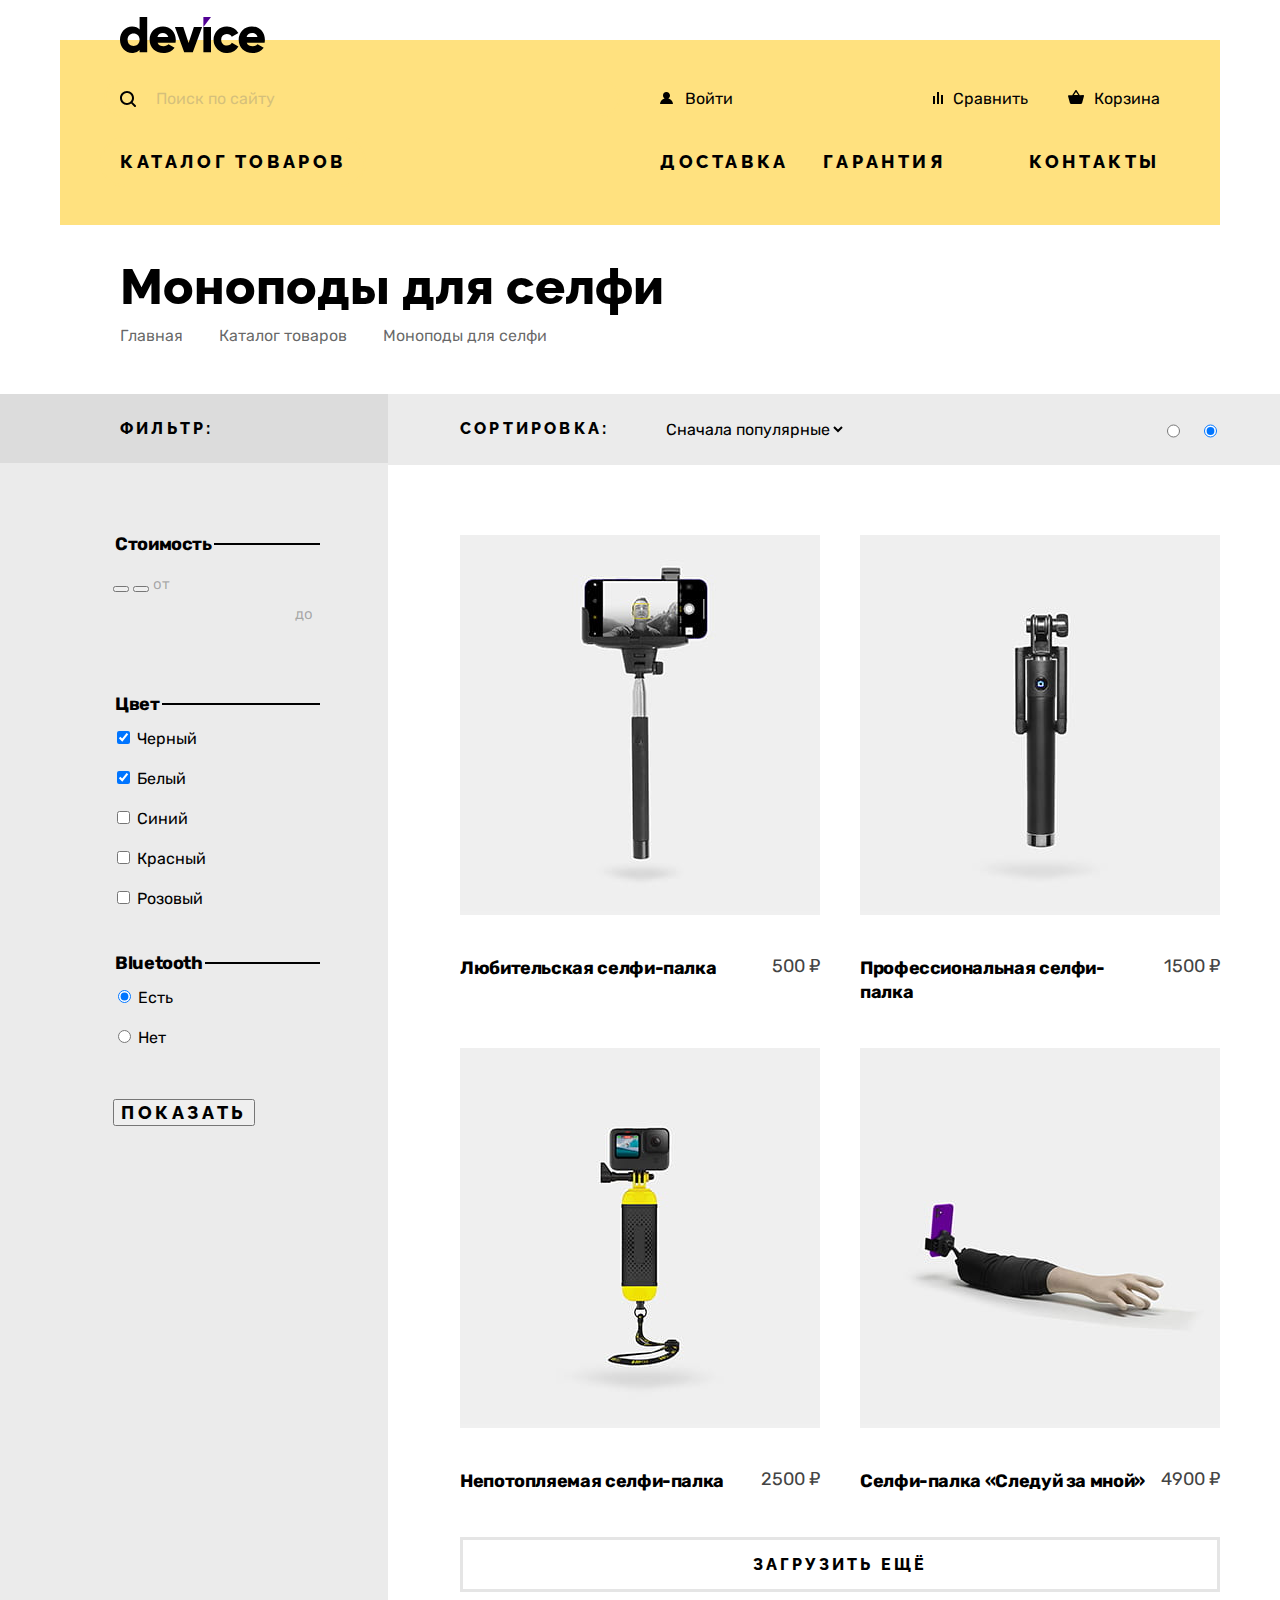
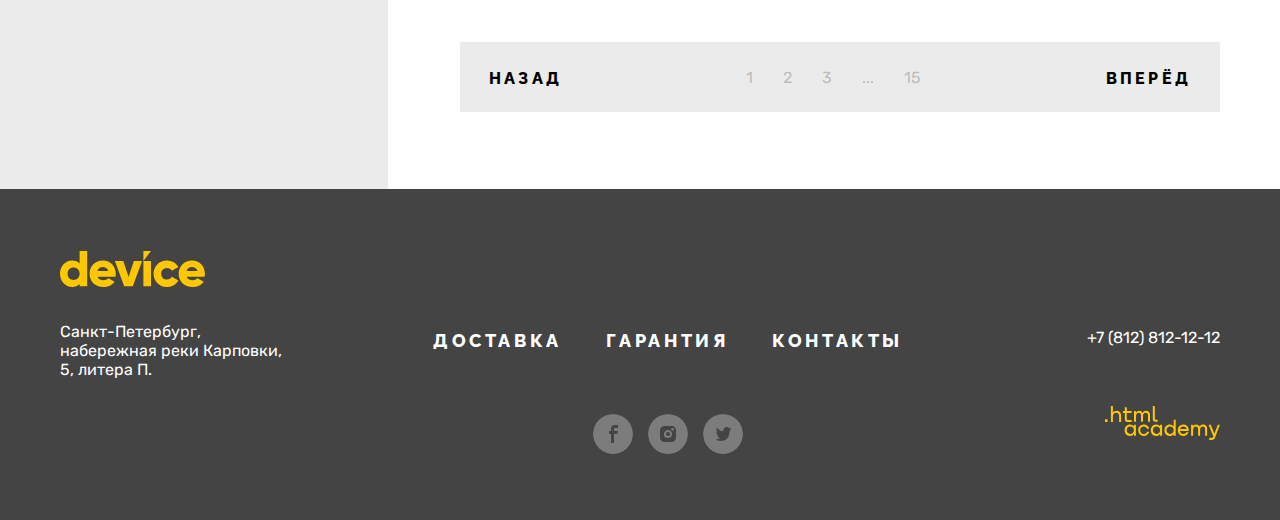
==== commit e2bd0c1a: "Гриды в каталоге" ====
--- a/catalog.html
+++ b/catalog.html
@@ -73,7 +73,7 @@
           </div>
           <form class="catalog-filter-form" action="https://echo.htmlacademy.ru/" method="get">
             <fieldset class="catalog-filter-group">
-              <legend class="catalog-filter-title">Стоимость</legend>
+              <legend class="catalog-filter-title">Стоимость</legend> <!--Не знаю, можно ли вытащить legend из рамки, если нет, возможно, лучше будет убрать его и сделать через заголовок-->
               <button class="range-toggle toggle-min">
                 <span class="visually-hidden">Изменить минимальную цену</span>
               </button>
@@ -167,36 +167,52 @@
           <h2 class="visually-hidden">Список товаров</h2>
           <ul class="product-list">
             <li class="product-item">
-              <a class="product-link" href="#">
+              <a class="product-link product-link-image" href="#">
                 <img class="product-image" src="img/catalog/product-1.jpg" width="360" height="380" alt="">
                 <span class="product-details">Подробнее</span>
-                <h3 class="product-title">Любительская селфи-палка</h3>
-              </a>
-              <span class="product-price">500 &#8381;</span>
+              </a>
+              <div class="product-item-text">
+                <a class="product-link" href="#">
+                  <h3 class="product-title">Любительская селфи-палка</h3>
+                </a>
+                <span class="product-price">500 &#8381;</span>
+              </div>
             </li>
             <li class="product-item">
-              <a class="product-link" href="#">
+              <a class="product-link product-link-image" href="#">
                 <img class="product-image" src="img/catalog/product-2.jpg" width="360" height="380" alt="">
                 <b class="product-details">Подробнее</b>
-                <h3 class="product-title">Профессиональная селфи-палка</h3>
-              </a>
-              <span class="product-price">1500 &#8381;</span>
+              </a>
+              <div class="product-item-text">
+                <a class="product-link" href="#">
+                  <h3 class="product-title">Профессиональная селфи-палка</h3>
+                </a>
+                <span class="product-price">1500 &#8381;</span>
+              </div>
             </li>
             <li class="product-item">
-              <a class="product-link" href="#">
+              <a class="product-link product-link-image" href="#">
                 <img class="product-image" src="img/catalog/product-3.jpg" width="360" height="380" alt="">
                 <b class="product-details">Подробнее</b>
-                <h3 class="product-title">Непотопляемая селфи-палка</h3>
-              </a>
-              <span class="product-price">2500 &#8381;</span>
+              </a>
+              <div class="product-item-text">
+                <a class="product-link" href="#">
+                  <h3 class="product-title">Непотопляемая селфи-палка</h3>
+                </a>
+                <span class="product-price">2500 &#8381;</span>
+              </div>
             </li>
             <li class="product-item">
-              <a class="product-link" href="#">
+              <a class="product-link product-link-image " href="#">
                 <img class="product-image" src="img/catalog/product-4.jpg" width="360" height="380" alt="">
                 <b class="product-details">Подробнее</b>
-                <h3 class="product-title">Селфи-палка «Следуй за мной»</h3>
-              </a>
-              <span class="product-price">4900 &#8381;</span>
+              </a>
+              <div class="product-item-text">
+                <a class="product-link" href="#">
+                  <h3 class="product-title">Селфи-палка «Следуй за мной»</h3>
+                </a>
+                <span class="product-price">4900 &#8381;</span>
+              </div>
             </li>
           </ul>
           <button class="button-product-more" type="button">Загрузить ещё</button>
--- a/css/styles.css
+++ b/css/styles.css
@@ -213,7 +213,7 @@
   letter-spacing: 0.2em;
 
   border: 2px solid #ffe17f;
-  border-radius: 25px;;
+  border-radius: 25px;
 }
 
 .navigation-list {
@@ -939,6 +939,7 @@
 }
 
 .catalog-subtitle-container {
+  margin-bottom: 71px;
   padding-top: 25px;
   padding-bottom: 25px;
 
@@ -969,7 +970,26 @@
   margin-left: auto;
 }
 
+.catalog-filter-group {
+  margin: 0;
+  margin-bottom: 45px;
+  padding: 0;
+
+  border: none;
+  border-top: 2px solid #000000;
+}
+
+.catalog-filter-group:first-child {
+  margin-bottom: 36px;
+}
+
+.catalog-filter-form fieldset:last-of-type {
+  margin-bottom: 51px;
+}
+
 .catalog-filter-title {
+  margin-bottom: 14px;
+
   line-height: 20px;
   font-weight: 700;
   color: #000000;
@@ -993,15 +1013,24 @@
 }
 
 .catalog-filter-list {
+  margin: 0;
+  padding: 0;
+
   list-style-type: none;
 }
 
 .catalog-filter-item {
+  margin-bottom: 20px;
+
   font-size: 16px;
   line-height: 19px;
   color: #000000;
 }
 
+.catalog-filter-item:last-child {
+margin-bottom: 0;
+}
+
 .filter-submit-batton {
   font-family: "Raleway", sans-serif;
   font-size: 18px;
@@ -1014,6 +1043,7 @@
 }
 
 .sorting-container {
+  margin-bottom: 70px;
   padding-top: 25px;
   padding-bottom: 25px;
   padding-left: 72px;
@@ -1060,10 +1090,14 @@
 }
 
 .product-list {
-  margin: 0;
-  padding: 0;
+  display: grid;
+  grid-template-columns: 360px 360px;
+  margin: 0;
   margin-bottom: 44px;
-
+  padding: 0;
+
+  column-gap: 40px;
+  row-gap: 44px;
   list-style-type: none;
 }
 
@@ -1072,7 +1106,14 @@
   text-decoration: none;
 }
 
+.product-link-image {
+  display: block;
+  margin-bottom: 32px;
+}
+
 .product-details {
+  display: none;
+
   font-family: "Raleway", sans-serif;
   font-size: 18px;
   line-height: 21px;
@@ -1082,7 +1123,14 @@
   text-transform: uppercase;
 }
 
+.product-item-text {
+  display: flex;
+  justify-content: space-between;
+}
+
 .product-title {
+  margin: 0;
+
   font-size: 18px;
   line-height: 24px;
   font-weight: 700;
@@ -1090,8 +1138,11 @@
 }
 
 .product-price {
+  margin-left: 14px;
+
   line-height: 21px;
-  text-align: right;
+
+  white-space: nowrap;
 }
 
 .button-product-more {
@@ -1113,10 +1164,10 @@
 }
 
 .product-pagination {
-  width: 760px;
   display: flex;
   gap: 30px;
   align-items: center;
+  width: 760px;
   margin: 0;
   padding: 0;
 
@@ -1208,3 +1259,7 @@
 .active {
   display: revert;
 }
+
+input::-webkit-search-cancel-button {
+  display: none;
+}
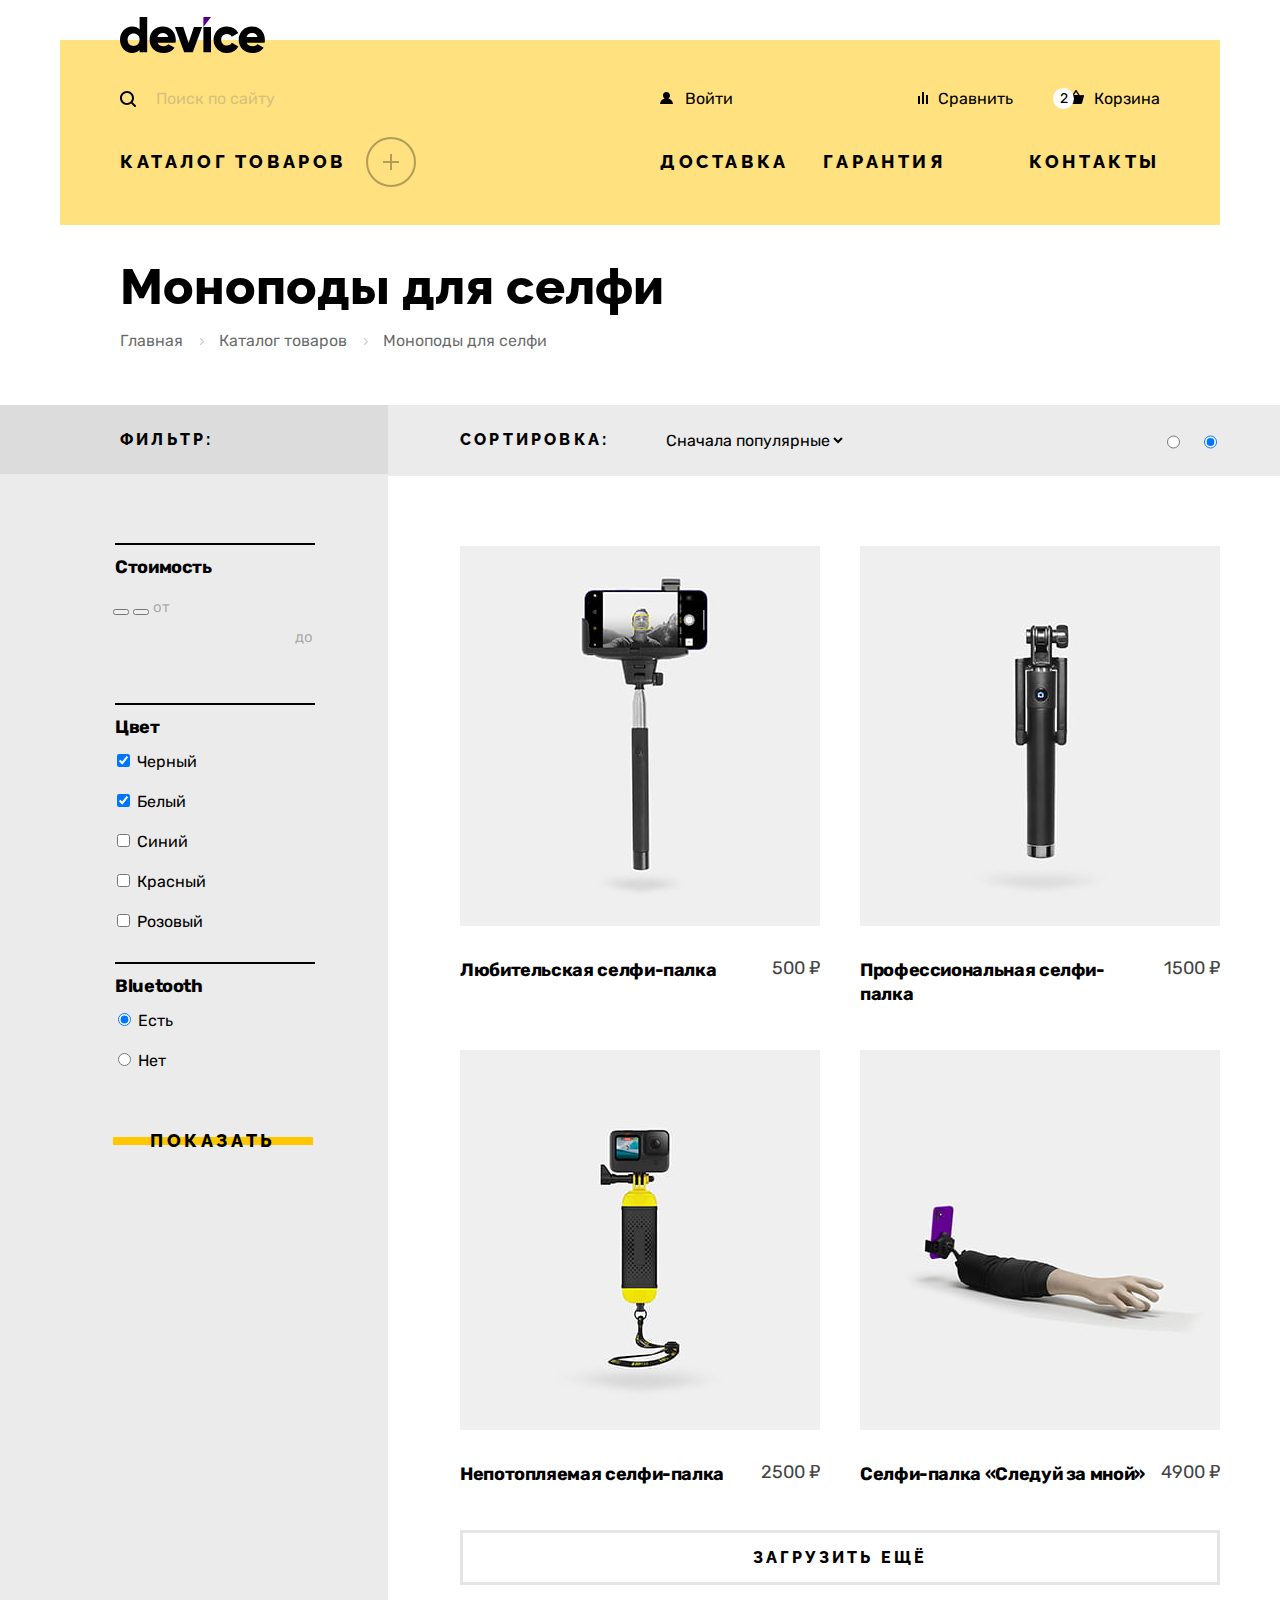
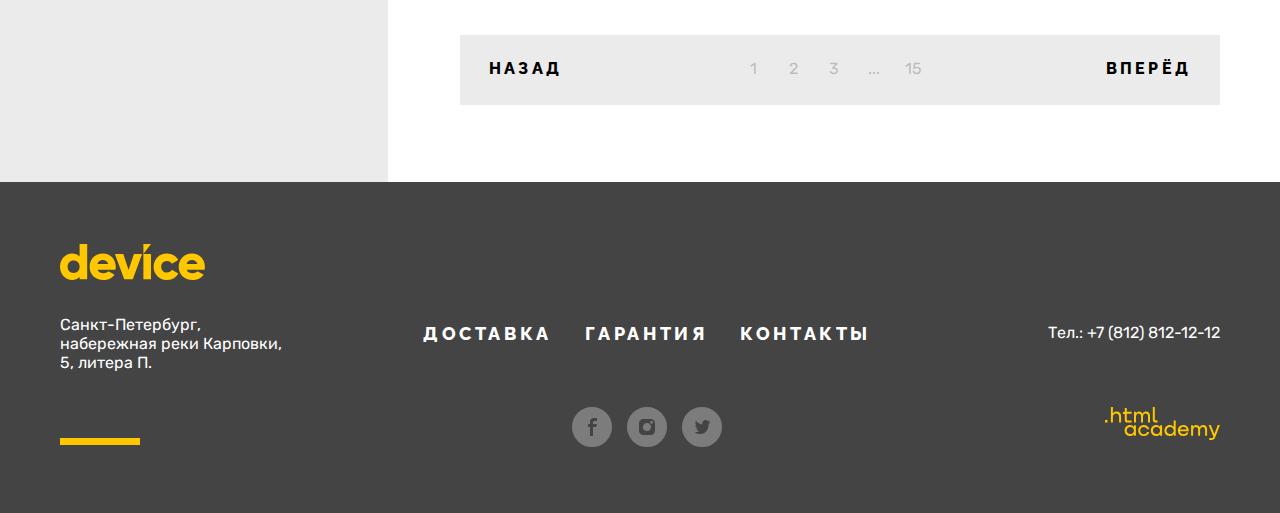
==== commit cddbc851: "Декоративные элементы на внутренней странице" ====
--- a/catalog.html
+++ b/catalog.html
@@ -38,13 +38,13 @@
         </ul>
         <ul class="navigation-list navigation-menu">
           <li class="navigation-item">
-            <a class="navigation-link" href="#">Доставка</a>
+            <a class="navigation-link navigation-menu-link" href="#">Доставка</a>
           </li>
           <li class="navigation-item">
-            <a class="navigation-link" href="#">Гарантия</a>
+            <a class="navigation-link navigation-menu-link" href="#">Гарантия</a>
           </li>
           <li class="navigation-item">
-            <a class="navigation-link" href="#">Контакты</a>
+            <a class="navigation-link navigation-menu-link" href="#">Контакты</a>
           </li>
         </ul>
       </div>
@@ -141,7 +141,7 @@
                 </li>
               </ul>
             </fieldset>
-            <button class="filter-submit-batton" type="submit">Показать</button>
+            <button class="filter-submit-button" type="submit">Показать</button>
           </form>
         </section>
       </div>
@@ -172,7 +172,7 @@
                 <span class="product-details">Подробнее</span>
               </a>
               <div class="product-item-text">
-                <a class="product-link" href="#">
+                <a class="product-link" tabindex="-1" href="#">
                   <h3 class="product-title">Любительская селфи-палка</h3>
                 </a>
                 <span class="product-price">500 &#8381;</span>
@@ -181,10 +181,10 @@
             <li class="product-item">
               <a class="product-link product-link-image" href="#">
                 <img class="product-image" src="img/catalog/product-2.jpg" width="360" height="380" alt="">
-                <b class="product-details">Подробнее</b>
+                <span class="product-details">Подробнее</span>
               </a>
               <div class="product-item-text">
-                <a class="product-link" href="#">
+                <a class="product-link" tabindex="-1" href="#">
                   <h3 class="product-title">Профессиональная селфи-палка</h3>
                 </a>
                 <span class="product-price">1500 &#8381;</span>
@@ -193,10 +193,10 @@
             <li class="product-item">
               <a class="product-link product-link-image" href="#">
                 <img class="product-image" src="img/catalog/product-3.jpg" width="360" height="380" alt="">
-                <b class="product-details">Подробнее</b>
+                <span class="product-details">Подробнее</span>
               </a>
               <div class="product-item-text">
-                <a class="product-link" href="#">
+                <a class="product-link" tabindex="-1" href="#">
                   <h3 class="product-title">Непотопляемая селфи-палка</h3>
                 </a>
                 <span class="product-price">2500 &#8381;</span>
@@ -205,10 +205,10 @@
             <li class="product-item">
               <a class="product-link product-link-image " href="#">
                 <img class="product-image" src="img/catalog/product-4.jpg" width="360" height="380" alt="">
-                <b class="product-details">Подробнее</b>
+                <span class="product-details">Подробнее</span>
               </a>
               <div class="product-item-text">
-                <a class="product-link" href="#">
+                <a class="product-link" tabindex="-1" href="#">
                   <h3 class="product-title">Селфи-палка «Следуй за мной»</h3>
                 </a>
                 <span class="product-price">4900 &#8381;</span>
@@ -275,16 +275,25 @@
             <li class="footer-social-item">
               <a class="social-link facebook" href="https://www.facebook.com/htmlacademy">
                 <span class="visually-hidden">Фейсбук</span>
+                <svg class="social-img" aria-hidden="true" focusable="false" width="9" height="18" viewBox="0 0 9 18" fill="none" xmlns="http://www.w3.org/2000/svg">
+                  <path d="M6.5 3H9V0H5.6C2.8 0 2 1.7 2 4.2V6H0v3h2v9h3V9h3.3l.6-3H5V4.5C5 3.7 5.3 3 6.5 3Z"/>
+                </svg>
               </a>
             </li>
             <li class="footer-social-item">
               <a class="social-link instagram" href="https://www.instagram.com/htmlacademy/">
                 <span class="visually-hidden">Инстаграм</span>
+                <svg class="social-img" aria-hidden="true" focusable="false" width="16" height="16" viewBox="0 0 16 16" fill="none" xmlns="http://www.w3.org/2000/svg">
+                  <path d="M14.7 1.3c-.9-.9-2-1.3-3.4-1.3H4.7A4.5 4.5 0 0 0 0 4.7v6.6c0 1.4.4 2.6 1.4 3.4.9.9 2 1.3 3.3 1.3h6.6c1.4 0 2.6-.4 3.4-1.3a5 5 0 0 0 1.3-3.4V4.7c0-1.4-.4-2.6-1.3-3.4ZM8 12.1A4.1 4.1 0 0 1 3.9 8c0-2.3 1.9-4.1 4.1-4.1 2.2 0 4.1 1.8 4.1 4.1s-1.9 4.1-4.1 4.1Zm4.6-7.4c-.7 0-1.3-.5-1.3-1.3s.5-1.3 1.3-1.3c.7 0 1.3.6 1.3 1.3 0 .7-.6 1.3-1.3 1.3Z"/>
+                </svg>
               </a>
             </li>
             <li class="footer-social-item">
               <a class="social-link twitter" href="https://www.twitter.com/htmlacademy_ru">
                 <span class="visually-hidden">Твиттер</span>
+                <svg class="social-img" aria-hidden="true" focusable="false" width="15" height="14" viewBox="0 0 15 14" fill="none" xmlns="http://www.w3.org/2000/svg">
+                  <path d="M9.7.1c1.5-.5 2.6.3 3.2 1.1l1.7-.6a2 2 0 0 1-.8 1.6c.7.2 1.2-.4 1.2-.4-.1.9-.9 1.7-1.4 1.9-.2 6.3-2.8 10.4-8.9 10.3h-.4C4 14 .6 13.6 0 12.2c2 .2 3.4-.4 4.1-1.1-.8-.3-2.4-.4-2.6-2.8.3.2.5.3 1.1.2C1.5 7.7.3 7 .4 5c.3.3.9.5 1.2.4C1 5.2-.2 2.3.8.8c1.6 1.7 3.3 3.4 6.3 3.5.2-2.1 1-3.5 2.6-4.2Z"/>
+                </svg>
               </a>
             </li>
           </ul>
@@ -294,11 +303,13 @@
         <section class="page-footer-contacts">
           <h2 class="visually-hidden">Контакты</h2>
           <address class="footer-contacts-address">
-            <a class="footer-contacts-phone" href="tel:+78128121212">+7 (812) 812-12-12</a>
+            <a class="footer-contacts-phone" href="tel:+78128121212">Тел.: +7 (812) 812-12-12</a>
           </address>
         </section>
         <a class="footer-htmlacademy-link" href="https://htmlacademy.ru/">
-          <img class="footer-htmlacademy-logo" src="img/html-academy-logo.svg" width="115" height="34" alt="Логотип HTML Academy">
+          <svg class="htmlacademy-img" aria-hidden="true" focusable="false" width="115" height="33" fill="none" xmlns="http://www.w3.org/2000/svg">
+            <path d="M0 12.9v2.6h2.5v-2.6H0Zm11.6-8.4c-1.6 0-2.8.7-3.6 1.7h-.1V0h-2v15.5h2v-5.3c0-2.1 1.3-3.6 3.3-3.6 1.8 0 2.9 1.4 2.9 3.2v5.7h2V9.4c.1-3-1.8-4.9-4.5-4.9Zm15 .3h-4.8V1.1h-2v3.8h-1.9v2h1.9v6c0 1.7 1 2.7 2.7 2.7h4.1v-2h-3.7c-.7 0-1.1-.4-1.1-1.1V6.8h4.8v-2Zm14.5-.2c-1.6 0-2.9.8-3.5 2.1h-.1a3.7 3.7 0 0 0-3.4-2.1c-1.4 0-2.5.8-3.1 1.8h-.1V4.8H29v10.6h2V10c0-2 1-3.5 2.6-3.5 1.5 0 2.4 1 2.4 2.6v6.3h2V9.8c0-2.4 1.4-3.3 2.6-3.3 1.5 0 2.4 1 2.4 2.6v6.3h2V8.9c.1-2.5-1.4-4.3-3.9-4.3Zm6.7 8.1c0 1.7 1 2.7 2.8 2.7h2v-2h-1.7c-.7 0-1.1-.4-1.1-1.1V0h-2v12.7Zm-18.9 7a4.9 4.9 0 0 0-3.9-1.8c-3.1 0-5.4 2.3-5.4 5.6s2.3 5.6 5.4 5.6c1.8 0 3-.8 3.8-1.9h.1v1.6h2V18.2h-2v1.5Zm-3.6 7.4a3.5 3.5 0 0 1-3.6-3.6c0-2 1.4-3.6 3.6-3.6s3.6 1.6 3.6 3.6c0 1.9-1.4 3.6-3.6 3.6ZM44.2 22c-.5-2.4-2.6-4.1-5.4-4.1a5.4 5.4 0 0 0-5.6 5.6c0 3.1 2.2 5.6 5.6 5.6 2.8 0 4.9-1.8 5.4-4.2h-2.1a3.4 3.4 0 0 1-3.3 2.3 3.5 3.5 0 0 1-3.6-3.6c0-2 1.4-3.6 3.6-3.6 1.6 0 2.8 1 3.3 2.2h2.1V22Zm10.9-2.3a4.9 4.9 0 0 0-3.9-1.8c-3.1 0-5.4 2.3-5.4 5.6s2.3 5.6 5.4 5.6c1.8 0 3-.8 3.8-1.9h.1v1.6h2V18.2h-2v1.5Zm-3.6 7.4a3.5 3.5 0 0 1-3.6-3.6c0-2 1.4-3.6 3.6-3.6s3.6 1.6 3.6 3.6c0 1.9-1.5 3.6-3.6 3.6Zm17.2-7.3a5 5 0 0 0-3.9-1.9c-3.1 0-5.4 2.3-5.4 5.6s2.2 5.6 5.4 5.6c1.7 0 3-.8 3.8-1.8h.1v1.5h2V13.4h-2v6.4Zm-3.6 7.3a3.5 3.5 0 0 1-3.6-3.6c0-2 1.4-3.6 3.6-3.6s3.6 1.6 3.6 3.6c-.1 2-1.5 3.6-3.6 3.6Zm13.2-9.2a5.4 5.4 0 0 0-5.5 5.6c0 3 2.1 5.6 5.5 5.6 2.5 0 4.5-1.3 5.2-3.6h-2.1c-.5 1-1.6 1.6-3 1.6-1.9 0-3.3-1.3-3.4-2.9h8.8c.2-3.6-2-6.3-5.5-6.3Zm0 1.9c1.7 0 3 1 3.3 2.6h-6.5a3.2 3.2 0 0 1 3.2-2.6Zm19.9-1.9a4 4 0 0 0-3.6 2h-.1c-.6-1.2-1.8-2-3.4-2-1.4 0-2.5.7-3.1 1.8v-1.5h-1.9v10.6h2v-5.4c0-2 1-3.4 2.6-3.5 1.5 0 2.4 1 2.4 2.6v6.3h2v-5.6c0-2.4 1.4-3.3 2.6-3.3 1.5 0 2.4 1 2.4 2.6v6.3h2v-6.5c.1-2.6-1.4-4.4-3.9-4.4Zm11.2 9.1-3.6-8.9h-2.2l4.8 11.6c-.3.9-.7 1.2-1.7 1.2h-2.5v2h2.5c1.8 0 2.8-.8 3.5-2.6l4.7-12.2h-2.1l-3.4 8.9Z"/>
+          </svg>
         </a>
       </div>
     </div>
--- a/css/styles.css
+++ b/css/styles.css
@@ -48,7 +48,7 @@
   clip-path: inset(100%);
   clip: rect(0 0 0 0);
   overflow: hidden;
-} /*Вставил из кодгайда, чтоб лишнее не мешало*/
+}
 
 .wrapper {
   width: 1160px;
@@ -92,6 +92,10 @@
 .header-logo-link {
   display: block;
   margin-bottom: 26px;
+}
+
+.header-logo-link:focus {
+  outline: none;
 }
 
 .page-header-logo {
@@ -181,28 +185,28 @@
   border-bottom-right-radius: 20px;
 }
 
-.search-button:focus {
+.search-button:focus-visible {
   border-color: #af4fff;
   outline: none;
 }
 
-.search-button:focus:not(:focus-visible) {
-  border-color: #000000;
-}
-
 .search-button:hover {
   color: #ffffff;
 
   background-color: #000000;
+  border-color: #000000;
 }
 
 .search-button:active {
   color: rgba(255, 255, 255, 0.3);
 
   background-color: #000000;
+  border-color: #000000;
 }
 
 .navigation-catalog {
+  position: relative;
+
   margin-right: auto;
   margin-left: -20px;
   padding-top: 12px;
@@ -216,6 +220,67 @@
   border-radius: 25px;
 }
 
+.navigation-catalog::before {
+  position: absolute;
+  top: -2px;
+  right: -52px;
+
+  box-sizing: border-box;
+  width: 50px;
+  height: 50px;
+
+  background-image: url("../img/header-icons/plus.svg");
+  background-position: center center;
+  background-repeat: no-repeat;
+  border: 2px solid #000000;
+  border-radius: 50%;
+  opacity: 0.3;
+
+  content: "";
+}
+
+.navigation-catalog::after {
+  position: absolute;
+  top: 22px;
+  right: -35px;
+
+  width: 16px;
+  height: 2px;
+
+  background-color: #000000;
+}
+
+.navigation-catalog:focus-visible {
+  border-color: #af4fff;
+}
+
+.navigation-catalog:hover {
+  border-color: #ffe17f;
+}
+
+.navigation-catalog:hover::before {
+  background-image: none;
+  opacity: 1;
+}
+
+.navigation-catalog:hover::after {
+  content: "";
+}
+
+.navigation-catalog:active {
+  border-color: #ffe17f;
+  opacity: 0.3;
+}
+
+.navigation-catalog:active::before {
+  background-image: none;
+  opacity: 1;
+}
+
+.navigation-catalog:active::after {
+  content: "";
+}
+
 .navigation-list {
   margin: 0;
   padding: 0;
@@ -241,13 +306,7 @@
   text-transform: uppercase;
 }
 
-.navigation-user .navigation-item:not(.user):not(.exit) {
-  margin-left: 40px;
-}
-
 .navigation-user .navigation-link {
-  margin-top: 2px;
-  margin-bottom: 2px;
   padding-top: 8px;
   padding-bottom: 8px;
 
@@ -257,12 +316,29 @@
   font-weight: 400;
   text-transform: none;
 
-  background-position: bottom 12px left;
   background-repeat: no-repeat;
+  border: 2px solid #ffe17f;
+  border-radius: 20px;
+}
+
+.navigation-link:focus {
+  outline: none;
+}
+
+.navigation-user .navigation-link:focus-visible {
+  border-color: #af4fff;
+}
+
+.navigation-user .navigation-link:hover {
+  opacity: 0.6;
+}
+
+.navigation-user .navigation-link:active {
+  opacity: 0.3;
 }
 
 .user {
-  margin-right: 30px;
+  margin-right: 6px;
 }
 
 .auth + .exit {
@@ -276,22 +352,56 @@
   opacity: 0.3;
 }
 
+.cart {
+  margin-right: -22px;
+  margin-left: 16px;
+}
+
 .navigation-link-user {
-  padding-left: 25px;
+  margin-left: -21px;
+  padding-right: 21px;
+  padding-left: 44px;
 
   background-image: url("../img/header-icons/user.svg");
+  background-position: left 19px bottom 12px;
 }
 
 .navigation-link-compare {
-  padding-left: 20px;
+  padding-right: 19px;
+  padding-left: 39px;
 
   background-image: url("../img/header-icons/compare.svg");
+  background-position: left 19px bottom 12px;
 }
 
 .navigation-link-cart {
-  padding-left: 26px;
+  position: relative;
+
+  padding-right: 20px;
+  padding-left: 42px;
 
   background-image: url("../img/header-icons/cart.svg");
+  background-position: left 16px bottom 12px;
+}
+
+.navigation-link-cart::before {
+  position: absolute;
+  top: 7px;
+  left: 1px;
+
+  box-sizing: border-box;
+  width: 21px;
+  height: 21px;
+  padding-top: 1.5px;
+
+  font-size: 14px;
+  line-height: 17px;
+  text-align: center;
+
+  background-color: #ffffff;
+  border-radius: 50%;
+
+  content: "2";
 }
 
 .navigation-menu {
@@ -302,21 +412,67 @@
   letter-spacing: 0.2em;
 }
 
-.navigation-menu .navigation-item {
-  margin-right: 34px;
-}
-
-.navigation-menu .navigation-item:nth-child(3n),
+.navigation-menu .navigation-item:nth-child(3n-2) {
+  margin-left: -17px;
+}
+
+.navigation-menu .navigation-item:nth-child(3n) {
+  margin-right: -17px;
+  margin-left: auto;
+}
+
 .navigation-menu .navigation-item:last-child {
-  margin-right: 0;
-  margin-left: auto;
-}
-
-.navigation-menu .navigation-link {
-  margin-top: 2px;
-  margin-bottom: 2px;
-  padding-top: 12px;
-  padding-bottom: 13px;
+  margin-right: -17px;
+}
+
+.navigation-menu-link {
+  position: relative;
+
+  padding-top: 14px;
+  padding-right: 17px;
+  padding-bottom: 15px;
+  padding-left: 17px;
+}
+
+.navigation-menu-link::before {
+  position: absolute;
+  right: -3px;
+  bottom: 0;
+  left: -3px;
+
+  box-sizing: border-box;
+  height: 50px;
+
+  content: '';
+}
+
+.navigation-menu-link:focus-visible::before {
+  border: 2px solid #af4fff;
+  border-radius: 25px;
+}
+
+.navigation-menu-link:hover::before {
+  right: 20px;
+  bottom: 7px;
+  left: 17px;
+
+  height: 2px;
+
+  background-color: #000000;
+}
+
+.navigation-menu-link:active {
+  opacity: 0.3;
+}
+
+.navigation-menu-link:active::before {
+  right: 20px;
+  bottom: 7px;
+  left: 17px;
+
+  height: 2px;
+
+  background-color: #000000;
 }
 
 .main-container {
@@ -383,6 +539,9 @@
 }
 
 .promo-details-link {
+  position: relative;
+  z-index: 0;
+
   display: block;
   width: 220px;
   margin-bottom: 55px;
@@ -397,8 +556,46 @@
   letter-spacing: 0.2em;
   text-decoration: none;
   text-transform: uppercase;
-
-  background: linear-gradient(#ffffff00 21px, #ffe17f 21px, #ffe17f 29px, #ffffff00 29px);
+}
+
+.promo-details-link::before {
+  position: absolute;
+  top: 21px;
+  right: 0;
+  left: 0;
+  z-index: -1;
+
+  height: 8px;
+
+  background-color: #ffe17f;
+  outline: none;
+
+  content: "";
+}
+
+.promo-details-link:focus {
+  outline: none;
+}
+
+.promo-details-link:focus-visible::before {
+  background-color: #af4fff;
+}
+
+.promo-details-link:hover {
+  background-color: #ffe17f;
+}
+
+.promo-details-link:hover::before {
+  visibility: hidden;
+}
+
+.promo-details-link:active {
+  color:rgba(0, 0, 0, 0.3);
+
+  background-color: #ffe17f;
+}
+.promo-details-link:active::before {
+  visibility: hidden;
 }
 
 .slider-feature-list {
@@ -439,6 +636,11 @@
 }
 
 .categories-link {
+  position: relative;
+
+  display: block;
+  padding-top: 193px;
+
   font-family: "Raleway", sans-serif;
   line-height: 24px;
   font-weight: 800;
@@ -447,6 +649,59 @@
   text-decoration: none;
 }
 
+.categories-link::before {
+  position: absolute;
+  top: 0;
+  left: 0;
+
+  width: 160px;
+  height: 160px;
+
+  background-color: #ffe17f;
+
+  content: "";
+}
+
+.categories-link::after {
+  position: absolute;
+  top: 0;
+  left: 0;
+
+  width: 160px;
+  height: 160px;
+
+  background-position: center center;
+  background-repeat: no-repeat;
+
+  content: "";
+}
+
+.categories-link:focus-visible {
+  color: #af4fff;
+
+  outline: none;
+}
+
+.categories-link:focus-visible::before {
+  outline: 5px solid #af4fff;
+}
+
+.categories-link:hover::before {
+  background-color: #ffc700;
+}
+
+.categories-link:active {
+  color:rgba(0, 0, 0, 0.3);
+}
+
+.categories-link:active::before {
+  background-color: #ffc700;
+}
+
+.categories-link:active::after {
+  opacity: 0.3;
+}
+
 .services {
   margin-bottom: 90px;
   padding-bottom: 70px;
@@ -474,15 +729,13 @@
   margin-bottom: 25px;
 }
 
-.services-item-current {
-  background-color: #000000;
-}
-
 .services-button {
-  box-sizing: border-box;
+  position: relative;
+  z-index: 0;
+
   width: 160px;
   padding-top: 9px;
-  padding-bottom: 11px;
+  padding-bottom: 10px;
 
   font-family: "Raleway", sans-serif;
   font-size: 18px;
@@ -493,21 +746,79 @@
   letter-spacing: 0.2em;
   text-transform: uppercase;
 
-  background: linear-gradient(#ffffff00 15px, #ffc700 15px, #ffc700 23px, #ffffff00 23px);
+  background: none;
   border: none;
+
+  cursor: pointer;
+}
+
+.services-button::after {
+  position: absolute;
+  top: 16px;
+  left: 0;
+  z-index: -1;
+
+  width: 160px;
+  height: 8px;
+
+  background-color: #ffc700;
+
+  content: "";
 }
 
 .services-button-current {
-  padding-right: auto;
-
   color: #ffe17f;
 
+  cursor: auto;
+}
+
+.services-button-current::after {
+  position: absolute;
+  top: 0;
+  left: 0;
+
+  width: 280px;
+  height: 40px;
+
   background-color: #000000;
-  background-image: none;
+
+  content: "";
+}
+
+.services-button:focus {
+  outline: none;
+}
+
+.services-button:focus-visible::after {
+  background-color: #af4fff;
+}
+
+.services-button:not(.services-button-current):hover::after {
+  top: 0;
+  left: 0;
+
+  width: 160px;
+  height: 40px;
+
+  background-color: #ffc700;
+}
+
+.services-button:active {
+  color: #ffe17f;
+}
+
+.services-button:not(.services-button-current):active::after {
+  top: 0;
+  left: 0;
+
+  width: 280px;
+  height: 40px;
+
+  background-color: #000000;
 }
 
 .services-description-list {
-  width: 714px; /*Пока не очень понимаю, каким образом лучше в этом месте задавать ширину, она на всех слайдах немного отличается, поэтому взял большую из трёх*/
+  flex-grow: 1;
   margin: 0;
   margin-left: 116px;
   padding: 0;
@@ -516,12 +827,52 @@
 }
 
 .services-description-item {
+  position: relative;
+
   display: none;
+}
+
+.services-description-item::after {
+  position: absolute;
+
+  background-repeat: no-repeat;
+
+  content: "";
+}
+
+.services-delivery::after {
+  right: 66px;
+  bottom: 0;
+
+  width: 136px;
+  height: 164px;
+
+  background-image: url("../img/services/delivery.svg");
+}
+
+.services-warranty::after {
+  right: 46px;
+  bottom: 0;
+
+  width: 171px;
+  height: 195px;
+
+  background-image: url("../img/services/warranty.svg");
+}
+
+.services-credit::after {
+  right: 70px;
+  bottom: 0;
+
+  width: 156px;
+  height: 188px;
+
+  background-image: url("../img/services/credit.svg");
 }
 
 .service-name {
   margin-top: 70px;
-  margin-bottom: 14px;
+  margin-bottom: 34px;
 
   font-family: "Raleway", sans-serif;
   font-size: 50px;
@@ -530,15 +881,21 @@
   color: #000000;
 }
 
+.service-description {
+  width: 500px;
+}
+
 .delivery-on-order {
-  margin-bottom: 97px;
+  margin-bottom: 146px;
 }
 
 .delivery-on-order-link {
-  display: inline-block;
+  position: relative;
+
+  display: block;
   width: 1160px;
   padding-top: 37px;
-  padding-bottom: 43px;
+  padding-bottom: 40px;
 
   font-family: "Raleway", sans-serif;
   font-size: 20px;
@@ -550,9 +907,77 @@
   text-decoration: none;
   text-transform: uppercase;
 
-  background:
-    url("../img/delivery-car.svg") left 39px top 35px no-repeat,
-    linear-gradient(to right, #ffe17f 125px, #f0f0f0 125px);
+  background: linear-gradient(to right, #ffe17f 125px, #f0f0f0 125px);
+}
+
+.delivery-car {
+  position: absolute;
+  top: 35px;
+  left: 39px;
+}
+
+.delivery-on-order-link::before {
+  position: absolute;
+  top: 29px;
+  right: 33px;
+
+  width: 40px;
+  height: 40px;
+
+  background-color: rgba(220, 220, 220, 0.5);
+  border-radius: 50%;
+
+  content: "";
+}
+
+.delivery-on-order-link::after {
+  position: absolute;
+  top: 43px;
+  right: 52px;
+
+  width: 2px;
+  height: 12px;
+
+  background-image: url("../img/info.svg");
+  background-repeat: no-repeat;
+  opacity: 0.3;
+
+  content: "";
+}
+
+.delivery-on-order-link:focus-visible {
+  outline: 5px solid #af4fff;
+}
+
+.delivery-on-order-link:hover {
+  background: linear-gradient(to right, #ffc700 125px, #f0f0f0 125px);
+}
+
+.delivery-on-order-link:hover::before {
+  background-color: #dcdcdc;
+}
+
+.delivery-on-order-link:hover::after {
+  opacity: 1;
+}
+
+.delivery-on-order-link:active {
+  color:rgba(0, 0, 0, 0.3);
+
+  background: linear-gradient(to right, #ffc700 125px, #f0f0f0 125px);
+  outline: none;
+}
+
+.delivery-on-order-link:active .delivery-car {
+  opacity: 0.3;
+}
+
+.delivery-on-order-link:active::before {
+  background-color: #dcdcdc;
+}
+
+.delivery-on-order-link:active::after {
+  opacity: 0.3;
 }
 
 .about-contacts-container {
@@ -570,8 +995,10 @@
 }
 
 .about-contacts-title {
+  position: relative;
+
   margin-top: 0;
-  margin-bottom: 26px;
+  margin-bottom: 46px;
 
   font-family: "Raleway", sans-serif;
   font-size: 50px;
@@ -580,27 +1007,68 @@
   color: #000000;
 }
 
+.about-contacts-title::before {
+  position: absolute;
+  top: -49px;
+  left: 0;
+
+  width: 80px;
+  height: 7px;
+
+  background-color: #000000;
+
+  content: "";
+}
+
 .about p {
-  margin-top: 0;
+  margin-top: 30px;
 }
 
 .about p:last-of-type {
-  margin-bottom: 23px;
+  margin-bottom: 80px;
 }
 
 .transport-companies-list {
-  margin-bottom: 52px;
+  margin: 0;
+  margin-bottom: 58px;
+  padding: 0;
 
   line-height: 20px;
   font-weight: 700;
   color: #000000;
+
+  list-style-type: none;
+}
+
+.transport-companies-item {
+  position: relative;
+
+  margin-bottom: 20px;
+  padding-left: 34px;
+}
+
+.transport-companies-item::before {
+  position: absolute;
+  top: 5px;
+  left: 0;
+
+  width: 8px;
+  height: 8px;
+
+  background-color: #ffc700;
+  border-radius: 50%;
+
+  content: "";
 }
 
 .about-contacts-link {
+  position: relative;
+  z-index: 0;
+
   display: block;
   width: 260px;
   padding-top: 14px;
-  padding-bottom: 16px;
+  padding-bottom: 15px;
 
   font-family: "Raleway", sans-serif;
   line-height: 21px;
@@ -610,12 +1078,50 @@
   letter-spacing: 0.2em;
   text-decoration: none;
   text-transform: uppercase;
-
-  background: linear-gradient(#ffffff00 21px, #ffe17f 21px, #ffe17f 29px, #ffffff00 29px);
+}
+
+.about-contacts-link::before {
+  position: absolute;
+  top: 21px;
+  right: 0;
+  left: 0;
+  z-index: -1;
+
+  height: 8px;
+
+  background-color: #ffe17f;
+
+  content: "";
+}
+
+.about-contacts-link:focus {
+  outline: none;
+}
+
+.about-contacts-link:focus-visible::before {
+  background-color: #af4fff;
+}
+
+.about-contacts-link:hover {
+  background-color: #ffe17f;
+}
+
+.about-contacts-link:hover::before {
+  visibility: hidden;
+}
+
+.about-contacts-link:active {
+  color: rgba(0, 0, 0, 0.3);
+
+   background-color: #ffe17f;
+}
+
+.about-contacts-link:active::before {
+  visibility: hidden;
 }
 
 .contacts p:not(.contacts-address-text) {
-  margin-top: 0;
+  margin-top: 30px;
   margin-bottom: 30px;
 }
 
@@ -643,8 +1149,20 @@
   color: #000000;
 }
 
+.contacts-phone:focus-visible {
+  outline: 2px solid #af4fff;
+}
+
+.contacts-phone:hover {
+  opacity: 0.6;
+}
+
+.contacts-phone:active {
+  opacity: 0.3;
+}
+
 .working-hours-list {
-  margin-bottom: 67px;
+  margin-bottom: 53px;
   padding: 0;
 
   list-style-type: none;
@@ -697,10 +1215,13 @@
 }
 
 .newsletter-email-field {
-  box-sizing: border-box;
+  position: relative;
+
   width: 100%;
   padding-top: 13px;
+  padding-right: 0;
   padding-bottom: 9px;
+  padding-left: 0;
 
   font-family: inherit;
   font-size: 18px;
@@ -716,6 +1237,19 @@
   opacity: 0.5;
 }
 
+.newsletter-email-field:focus {
+  background-color: #dcdcdc;
+  outline: none;
+}
+
+.newsletter-email-field:hover {
+  border-color: rgba(0, 0, 0, 0.2);
+}
+
+.newsletter-email-field:invalid:not(:placeholder-shown) {
+  border-color: #000000;
+}
+
 .newsletter-text {
   margin-top: 11px;
   margin-bottom: 50px;
@@ -731,8 +1265,7 @@
 .newsletter-button {
   box-sizing: border-box;
   width: 260px;
-  padding-top: 14px;
-  padding-bottom: 15px;
+  height: 55px;
 
   font-family: "Raleway", sans-serif;
   font-size: 18px;
@@ -747,6 +1280,39 @@
   border: 3px solid rgba(0, 0, 0, 0.1);
 }
 
+.newsletter-button:focus-visible {
+  border-color: #af4fff;
+  outline: none;
+}
+
+.newsletter-button:hover {
+  color: #ffffff;
+
+  background-color: #000000;
+  border-color: #000000;
+}
+
+.newsletter-button:active {
+  color: rgba(255, 255, 255, 0.3);
+}
+
+.newsletter-free {
+  position: relative;
+}
+
+.newsletter-free::before {
+  position: absolute;
+  top: 8px;
+  left: -35px;
+
+  width: 14px;
+  height: 14px;
+
+  background-image: url("../img/tick.svg");
+
+  content: "";
+}
+
 .page-footer {
   padding-top: 62px;
   padding-bottom: 61px;
@@ -770,30 +1336,47 @@
   margin-bottom: 35px;
 }
 
+.footer-logo-link:focus {
+  outline: none;
+}
+
 .footer-logo {
   display: block;
 }
 
 .footer-address-text {
+  position: relative;
+
   margin-top: 0;
+
+  font-style: normal;
+  font-size: 16px;
+  line-height: 19px;
+}
+
+.footer-address-text::after {
+  position: absolute;
+  bottom: -73px;
+  left: 0;
+
+  width: 80px;
+  height: 7px;
+
+  background-color: #ffc700;
+
+  content: "";
 }
 
 .footer-middle-column {
   display: flex;
   flex-direction: column;
-  width: 510px;
-  margin-left: 114px;
+  width: 480px;
+  margin-left: 108px;
 }
 
 .footer-navigation {
   margin-top: 65px;
   margin-bottom: 43px;
-}
-
-.footer-address-text {
-  font-style: normal;
-  font-size: 16px;
-  line-height: 19px;
 }
 
 .footer-navigation-list {
@@ -812,17 +1395,72 @@
 }
 
 .footer-navigation-link {
+  position: relative;
+
   display: block;
-  padding-top: 12px;
-  padding-right: 18px;
-  padding-bottom: 13px;
-  padding-left: 18px;
+  padding-top: 14px;
+  padding-right: 16px;
+  padding-bottom: 15px;
+  padding-left: 16px;
 
   color: #ffffff;
   letter-spacing: 0.2em;
   text-decoration: none;
-
-  border: 2px solid #444444;
+}
+
+.footer-navigation-link:focus {
+  outline: none;
+}
+
+.footer-navigation-link:focus-visible::before {
+  position: absolute;
+  top: 0;
+  right: -4px;
+  left: -4px;
+
+  box-sizing: border-box;
+  height: 50px;
+
+  border: 2px solid #af4fff;
+  border-radius:25px;
+
+  content: "";
+}
+
+.footer-navigation-link:hover {
+  color: #ffc700;
+}
+
+.footer-navigation-link:hover::after {
+  position: absolute;
+  right: 16px;
+  bottom: 7px;
+  left: 16px;
+
+  height: 2px;
+
+  background-color: #ffc700;
+
+  content: "";
+}
+
+.footer-navigation-link:active {
+  color: #ffc700;
+
+  opacity: 0.3;
+}
+
+.footer-navigation-link:active::after {
+  position: absolute;
+  right: 16px;
+  bottom: 7px;
+  left: 16px;
+
+  height: 2px;
+
+  background-color: #ffc700;
+
+  content: "";
 }
 
 .footer-social {
@@ -840,26 +1478,58 @@
 }
 
 .social-link {
+  position: relative;
+
   display: block;
   width: 40px;
   height: 40px;
 
-  background-repeat: no-repeat;
+  background-color: rgba(255, 255, 255, 0.3);
   border: 5px solid #444444;
   border-radius: 25px;
 }
 
-.facebook {
-  background-image: url("../img/social/facebook.svg");
-}
-
-.instagram {
-  background-image: url("../img/social/instagram.svg");
-}
-
-.twitter {
-  background-image: url("../img/social/twitter.svg");
-}
+.social-img {
+  position: absolute;
+  top: 0;
+  right: 0;
+  bottom: 0;
+  left: 0;
+
+  margin: auto;
+
+  fill: #444444;
+}
+
+.social-link:focus-visible {
+  background-color: #444444;
+  border-color: #af4fff;
+  outline: none;
+}
+
+.social-link:focus-visible .social-img {
+  fill: #ffffff;
+}
+
+.social-link:hover {
+  background-color: #ffc700;
+  border-color: #444444;
+}
+
+.social-link:hover .social-img {
+  fill: #444444;
+}
+
+.social-link:active {
+  background-color: #ffc700;
+  border-color: #444444;
+}
+
+.social-link:active .social-img {
+  fill: #444444;
+  opacity: 0.3;
+}
+
 
 .footer-right-column {
   margin-left: auto;
@@ -868,16 +1538,93 @@
 }
 
 .footer-right-column .page-footer-contacts {
-  margin-top: 71px;
-  margin-bottom: 53px;
+  margin-top: 76px;
+  margin-bottom: 50px;
 }
 
 .footer-contacts-phone {
+  display: block;
+  margin-right: -15px;
+  padding-top: 1px;
+  padding-right: 13px;
+  padding-bottom: 3px;
+  padding-left: 13px;
+
   font-style: normal;
   font-size: 16px;
+  line-height: 19px;
   text-align: right;
   color: #ffffff;
   text-decoration: none;
+
+  border: 2px solid #444444;
+  border-radius: 13.5px;
+}
+
+.footer-contacts-phone:focus-visible {
+  border-color: #af4fff;
+  outline: none;
+}
+
+.footer-contacts-phone:hover {
+  color: #ffc700;
+
+  border-color: #444444;
+}
+
+.footer-contacts-phone:active {
+  color: #ffc700;
+
+  border-color: #444444;
+  opacity: 0.3
+}
+
+.footer-htmlacademy-link {
+  position: relative;
+
+  display: block;
+  width: 115px;
+  height: 33px;
+  margin-right: -10px;
+  margin-left: auto;
+  padding: 8px;
+
+  border: 2px solid #444444;
+  border-radius: 10px;
+}
+
+.htmlacademy-img {
+  position: absolute;
+  top: 0;
+  right: 0;
+  bottom: 0;
+  left: 0;
+
+  margin: auto;
+
+  fill: #ffc700;
+}
+
+.footer-htmlacademy-link:focus-visible {
+  border-color: #af4fff;
+  outline: none;
+}
+
+.footer-htmlacademy-link:hover {
+  border-color: #444444;
+}
+
+.footer-htmlacademy-link:hover .htmlacademy-img {
+  fill: #ffffff;
+}
+
+.footer-htmlacademy-link:active {
+  border-color: #444444;
+}
+
+.footer-htmlacademy-link:active .htmlacademy-img {
+  fill: #ffffff;
+  opacity: 0.3;
 }
 
 /*Каталог*/
@@ -911,13 +1658,50 @@
   list-style-type: none;
 }
 
+.breadcrumbs-item:first-child {
+  margin-left: -13px;
+}
+
 .breadcrumbs-item:not(:last-child) {
-  margin-right: 36px;
+  margin-right: 11px;
 }
 
 .breadcrumbs-link {
+  position: relative;
+
+  display: block;
+  padding-top: 5px;
+  padding-right: 12px;
+  padding-bottom: 6px;
+  padding-left: 13px;
+
   color: rgba(0, 0, 0, 0.6);
   text-decoration: none;
+}
+
+.breadcrumbs-item:not(:first-child) .breadcrumbs-link::before {
+  position: absolute;
+  top: 12px;
+  left: -6px;
+
+  width: 4px;
+  height: 7px;
+
+  background-image: url("../img/breadcrumbs-arrow.svg");
+
+  content: "";
+}
+
+.breadcrumbs-link:focus-visible {
+  outline: 5px solid #af4fff;
+}
+
+.breadcrumbs-item:not(:last-child) .breadcrumbs-link:hover {
+  color: rgba(0, 0, 0, 1);
+}
+
+.breadcrumbs-item:not(:last-child) .breadcrumbs-link:active {
+  color: rgba(0, 0, 0, 0.3);
 }
 
 .catalog-container {
@@ -939,7 +1723,7 @@
 }
 
 .catalog-subtitle-container {
-  margin-bottom: 71px;
+  margin-bottom: 83px;
   padding-top: 25px;
   padding-bottom: 25px;
 
@@ -947,7 +1731,7 @@
 }
 
 .catalog-subtitle {
-  margin: 0; /*Обнулил отступы, заданные заголовкам браузером, чтоб не мешались*/
+  margin: 0;
 
   font-family: "Raleway", sans-serif;
   font-size: 16px;
@@ -976,7 +1760,6 @@
   padding: 0;
 
   border: none;
-  border-top: 2px solid #000000;
 }
 
 .catalog-filter-group:first-child {
@@ -987,7 +1770,20 @@
   margin-bottom: 51px;
 }
 
+.catalog-filter-title::before {
+  position: absolute;
+  top: -14px;
+
+  width: 200px;
+
+  border-top: 2px solid #000000;
+
+  content: "";
+}
+
 .catalog-filter-title {
+  position: relative;
+
   margin-bottom: 14px;
 
   line-height: 20px;
@@ -1028,10 +1824,18 @@
 }
 
 .catalog-filter-item:last-child {
-margin-bottom: 0;
-}
-
-.filter-submit-batton {
+  margin-bottom: 0;
+}
+
+.filter-submit-button {
+  position: relative;
+  z-index: 0;
+
+  width: 200px;
+  padding: 0;
+  padding-top: 9px;
+  padding-bottom: 10px;
+
   font-family: "Raleway", sans-serif;
   font-size: 18px;
   line-height: 21px;
@@ -1040,6 +1844,57 @@
   color: #000000;
   letter-spacing: 0.2em;
   text-transform: uppercase;
+
+  background: none;
+  border: none;
+
+  cursor: pointer;
+}
+
+.filter-submit-button::after {
+  position: absolute;
+  top: 16px;
+  left: 0;
+  z-index: -1;
+
+  width: 200px;
+  height: 8px;
+
+  background-color: #ffc700;
+
+  content: "";
+}
+
+.filter-submit-button:focus {
+  outline: none;
+}
+
+.filter-submit-button:focus-visible::after {
+  background-color: #af4fff;
+}
+
+.filter-submit-button:hover::after {
+  top: 0;
+  left: 0;
+
+  width: 200px;
+  height: 40px;
+
+  background-color: #ffc700;
+}
+
+.filter-submit-button:active {
+  color: #ffe17f;
+}
+
+.filter-submit-button:active::after {
+  top: 0;
+  left: 0;
+
+  width: 200px;
+  height: 40px;
+
+  background-color: #000000;;
 }
 
 .sorting-container {
@@ -1102,17 +1957,38 @@
 }
 
 .product-link {
+  display: block;
+
   color: #000000;
   text-decoration: none;
 }
 
+.product-link:focus {
+  outline: none;
+}
+
 .product-link-image {
+  position: relative;
+
   display: block;
   margin-bottom: 32px;
 }
 
+.product-image {
+  display: block;
+}
+
 .product-details {
-  display: none;
+  position: absolute;
+  top: 170px;
+  right: 0;
+  left: 0;
+  z-index: 0;
+
+  width: 180px;
+  margin: auto;
+  padding-top: 9px;
+  padding-bottom: 10px;
 
   font-family: "Raleway", sans-serif;
   font-size: 18px;
@@ -1121,6 +1997,76 @@
   text-align: center;
   letter-spacing: 0.2em;
   text-transform: uppercase;
+
+  visibility: hidden;
+}
+
+.product-details::before {
+  position: absolute;
+  top: 16px;
+  left: 0;
+  z-index: -1;
+
+  width: 180px;
+  height: 8px;
+
+  background-color: #ffc700;
+
+  content: "";
+}
+
+.product-link-image:focus-visible::before {
+  position: absolute;
+  top: 0;
+  left: 0;
+
+  box-sizing: border-box;
+  width: 360px;
+  height: 380px;
+
+  border: 5px solid #af4fff;
+
+  content: "";
+}
+
+.product-link-image:focus-visible + .product-item-text,
+.product-link-image:focus-visible + .product-item-text .product-link {
+  color: #af4fff;
+}
+
+.product-link-image:hover::before {
+  position: absolute;
+  top: 0;
+  left: 0;
+
+  width: 360px;
+  height: 380px;
+
+  background-color: rgba(240, 240, 240, 0.8);
+
+  content: "";
+}
+
+.product-link-image:hover .product-details {
+  visibility: visible;
+}
+
+.product-details:hover::before {
+  top: 0;
+  left: 0;
+
+  height: 40px;
+}
+
+.product-details:active {
+  color: rgba(0, 0, 0, 0.3);
+}
+
+.product-details:active::before {
+  top: 0;
+  left: 0;
+
+  height: 40px;
 }
 
 .product-item-text {
@@ -1161,11 +2107,26 @@
 
   background: none;
   border: 3px solid rgba(0, 0, 0, 0.1);
+
+  cursor: pointer;
+}
+
+.button-product-more:focus-visible {
+  border: 5px solid #af4fff;
+  outline: none;
+}
+
+.button-product-more:hover {
+  border: 3px solid #000000;
+}
+
+.button-product-more:active {
+  border: 3px solid #000000;
+  opacity: 0.3;
 }
 
 .product-pagination {
   display: flex;
-  gap: 30px;
   align-items: center;
   width: 760px;
   margin: 0;
@@ -1176,12 +2137,22 @@
   list-style-type: none;
 }
 
+.product-pagination-item:nth-child(2) ~ .product-pagination-item:not(:last-child) {
+  margin-left: 2px;
+}
+
 .product-pagination-link {
+  display: block;
+
   font-size: 16px;
   line-height: 19px;
   text-decoration: none;
 }
 
+.product-pagination-link:focus {
+  outline: none;
+}
+
 .product-pagination-prev {
   margin-right: auto;
 }
@@ -1191,15 +2162,20 @@
 }
 
 .page-number {
+  box-sizing: border-box;
+  width: 38px;
+  padding-top: 3px;
+  padding-bottom: 6px;
+
+  text-align: center;
   color: rgba(68, 68, 68, 0.3);
 }
 
 .pagination-prev-link,
 .pagination-next-link {
-  display: block;
-  padding-top: 27px;
+  padding-top: 24px;
   padding-right: 29px;
-  padding-bottom: 24px;
+  padding-bottom: 27px;
   padding-left: 29px;
 
   font-family: "Raleway", sans-serif;
@@ -1209,40 +2185,60 @@
   text-transform: uppercase;
 }
 
+.pagination-prev-link:focus-visible,
+.pagination-next-link:focus-visible {
+  outline: 5px solid #af4fff;
+
+  outline-offset: -5px;
+}
+
+.pagination-prev-link:hover,
+.pagination-next-link:hover {
+  background-color: #dcdcdc;
+}
+
+.pagination-prev-link:active,
+.pagination-next-link:active {
+  color:rgba(0, 0, 0, 0.3);
+
+  background-color: #dcdcdc;
+}
+
+.page-number:focus-visible {
+  border: 5px solid #af4fff;
+}
+
+.page-number:hover {
+  color: rgba(68, 68, 68, 1);
+}
+
+.page-number:active {
+  color: rgba(68, 68, 68, 0.1);
+}
+
 /*Декоративные изображения*/
 
-.categories-img {
-  display: block;
-  width: 160px;
-  height: 160px;
-  margin-bottom: 33px;
-
-  background-color: #ffe17f;
-  background-position: center center;
-  background-repeat: no-repeat;
-}
-
-.vr {
+.vr::after {
   background-image: url("../img/categories/vr.svg");
 }
 
-.selfie-monopod {
+.selfie-monopod::after {
   background-image: url("../img/categories/selfie-monopod.svg");
 }
 
-.action-camera {
+.action-camera::after {
   background-image: url("../img/categories/action-camera.svg");
 }
 
-.fitness-bracelet {
+.fitness-bracelet::after {
   background-image: url("../img/categories/fitness-bracelet.svg");
 }
 
-.smart-watch {
+.smart-watch::after {
   background-image: url("../img/categories/smart-watch.svg");
 }
 
-.quadrocopter {
+.quadrocopter::after {
   background-image: url("../img/categories/quadrocopter.svg");
 }
 
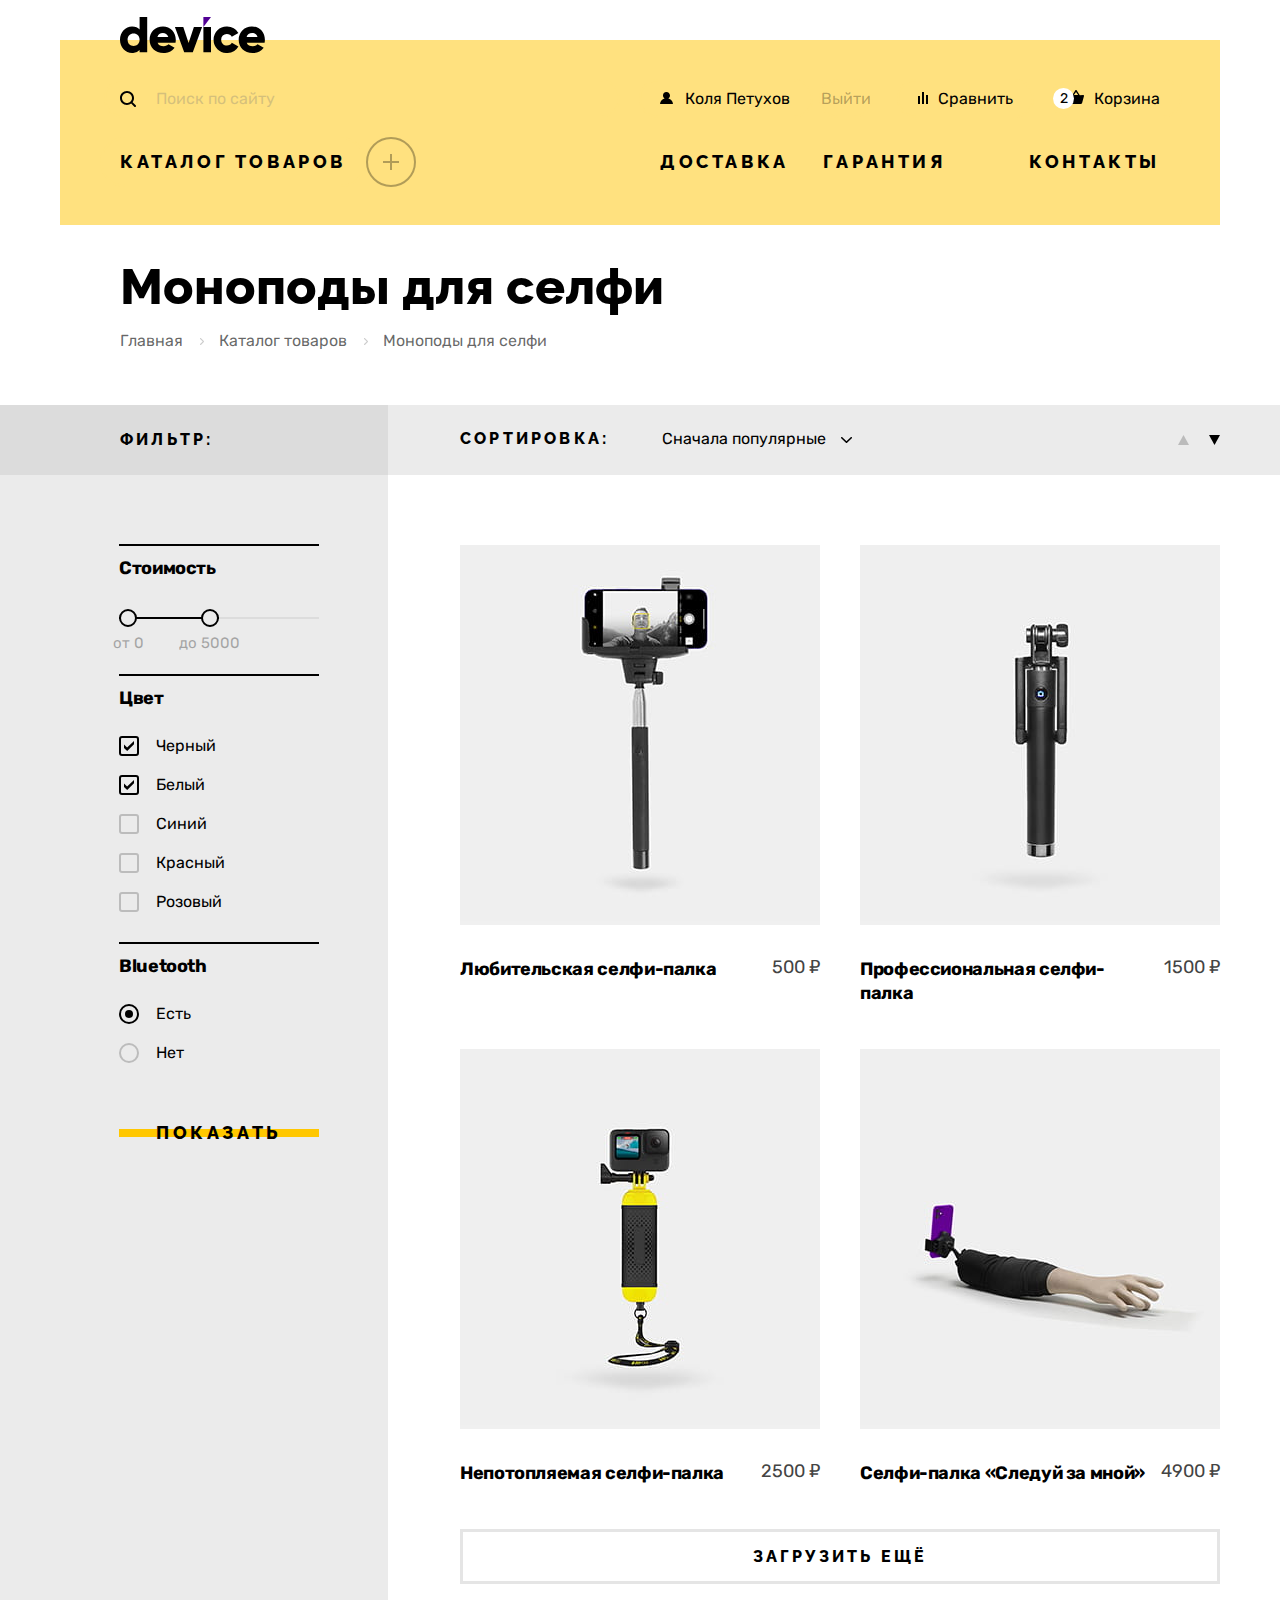
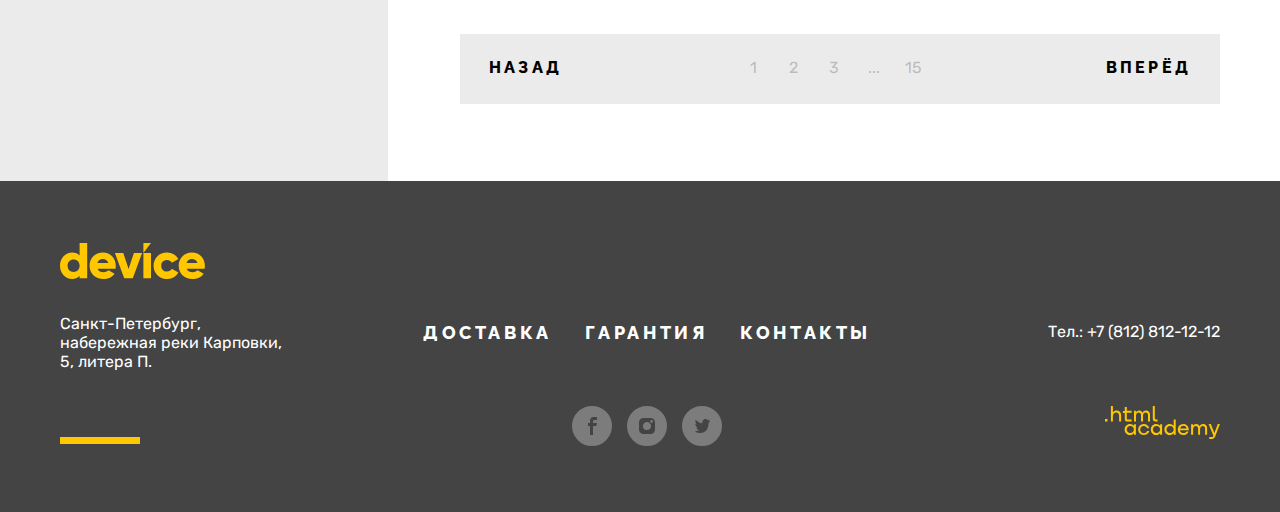
==== commit 81b38a3c: "Завершение верстки всех компонентов" ====
--- a/catalog.html
+++ b/catalog.html
@@ -19,12 +19,36 @@
           <input class="search-line" type="search" name="querry" id="search" placeholder="Поиск по сайту" required>
           <button class="search-button" type="submit">Найти</button>
         </form>
-        <a class="navigation-link navigation-catalog" href="#">Каталог товаров</a>
+        <div class="header-catalog-container">
+          <a class="navigation-link navigation-catalog" href="#">Каталог товаров</a>
+          <div class="catalog-popover">
+            <ul class="subcatalog">
+              <li class="subcatalog-item">
+                <a class="subcatalog-link" href="#">Виртуальная реальность</a>
+              </li>
+              <li class="subcatalog-item">
+                <a class="subcatalog-link" href="catalog.html">Моноподы для селфи</a>
+              </li>
+              <li class="subcatalog-item">
+                <a class="subcatalog-link" href="#">Экшн-камеры</a>
+              </li>
+              <li class="subcatalog-item">
+                <a class="subcatalog-link" href="#">Фитнес-браслеты</a>
+              </li>
+              <li class="subcatalog-item">
+                <a class="subcatalog-link" href="#">Умные часы</a>
+              </li>
+              <li class="subcatalog-item">
+                <a class="subcatalog-link" href="#">Квадрокоптеры</a>
+              </li>
+            </ul>
+          </div>
+        </div>
       </div>
       <div class="header-right-column">
         <ul class="navigation-list navigation-user">
-          <li class="navigation-item user">
-            <a class="navigation-link navigation-link-user" href="#">Войти</a>
+          <li class="navigation-item user auth">
+            <a class="navigation-link navigation-link-user" href="#">Коля Петухов</a>
           </li>
           <li class="navigation-item exit">
             <a class="navigation-link navigation-link-exit" href="#">Выйти</a>
@@ -34,6 +58,36 @@
           </li>
           <li class="navigation-item cart">
             <a class="navigation-link navigation-link-cart" href="#">Корзина</a>
+            <div class="popover">
+              <div class="popover-content">
+                <h2 class="visually-hidden">Корзина</h2>
+                <ul class="cart-list">
+                  <li class="cart-list-item">
+                    <a class="cart-item-link" href="#">
+                      <img class="cart-item-img" src="img/catalog/product-1.jpg" width="41" height="43" alt="">
+                      <h3 class="cart-item-title">Любительская селфи-палка</h3>
+                    </a>
+                    <button class="cart-item-delete">
+                      <span class="visually-hidden">Удалить из корзины</span>
+                    </button>
+                  </li>
+                  <li class="cart-list-item">
+                    <a class="cart-item-link" href="#">
+                      <img class="cart-item-img" src="img/catalog/product-2.jpg" width="41" height="43" alt="">
+                      <h3 class="cart-item-title">Профессиональная селфи-палка</h3>
+                    </a>
+                    <button class="cart-item-delete">
+                      <span class="visually-hidden">Удалить из корзины</span>
+                    </button>
+                  </li>
+                </ul>
+                <div class="total">
+                  <p class="number-of-item">Товаров: 2</p>
+                  <p class="total-sum">Сумма: 2000 &#8381;</p>
+                </div>
+                <a class="open-cart-link" href="#">Открыть корзину</a>
+              </div>
+            </div>
           </li>
         </ul>
         <ul class="navigation-list navigation-menu">
@@ -73,53 +127,80 @@
           </div>
           <form class="catalog-filter-form" action="https://echo.htmlacademy.ru/" method="get">
             <fieldset class="catalog-filter-group">
-              <legend class="catalog-filter-title">Стоимость</legend> <!--Не знаю, можно ли вытащить legend из рамки, если нет, возможно, лучше будет убрать его и сделать через заголовок-->
-              <button class="range-toggle toggle-min">
-                <span class="visually-hidden">Изменить минимальную цену</span>
-              </button>
-              <button class="range-toggle toggle-max">
-                <span class="visually-hidden">Изменить максимальную цену</span>
-              </button>
-              <label class="catalog-filter-price-label">
-                от
-                <input class="catalog-filter-input" type="number" name="min-price">
-              </label>
-              <label class="catalog-filter-price-label">
-                до
-                <input class="catalog-filter-input" type="number" name="max-price">
-              </label>
+              <legend class="catalog-filter-title filter-title-price">Стоимость</legend>
+              <div class="range-scale">
+                <div class="range-bar" style="left: 0; width: 100px">
+                  <button class="range-toggle toggle-min" type="button">
+                    <span class="visually-hidden">Изменить минимальную цену</span>
+                  </button>
+                  <label class="filter-price-label min-price">
+                    от <input class="catalog-filter-input" type="number" name="min-price" value="0" style="width: 10px;">
+                  </label>
+                  <button class="range-toggle toggle-max" type="button">
+                    <span class="visually-hidden">Изменить максимальную цену</span>
+                  </button>
+                  <label class="filter-price-label max-price">
+                    до <input class="catalog-filter-input" type="number" name="max-price" value="5000" style="width: 40px;">
+                  </label>
+                </div>
+              </div>
             </fieldset>
             <fieldset class="catalog-filter-group">
               <legend class="catalog-filter-title">Цвет</legend>
               <ul class="catalog-filter-list">
                 <li class="catalog-filter-item">
-                  <label class="catalog-filter-label">
-                    <input class="catalog-filter-checkbox" type="checkbox" name="black" checked>
-                    Черный
-                  </label>
-                </li>
-                <li class="catalog-filter-item">
-                  <label class="catalog-filter-label">
-                    <input class="catalog-filter-checkbox" type="checkbox" name="white" checked>
-                    Белый
-                  </label>
-                </li>
-                <li class="catalog-filter-item">
-                  <label class="catalog-filter-label">
-                    <input class="catalog-filter-checkbox" type="checkbox" name="blue">
-                    Синий
-                  </label>
-                </li>
-                <li class="catalog-filter-item">
-                  <label class="catalog-filter-label">
-                    <input class="catalog-filter-checkbox" type="checkbox" name="red">
-                    Красный
-                  </label>
-                </li>
-                <li class="catalog-filter-item">
-                  <label class="catalog-filter-label">
-                    <input class="catalog-filter-checkbox" type="checkbox" name="pink">
-                    Розовый
+                  <label class="control">
+                    <input class="control-input visually-hidden" type="checkbox" name="black" checked>
+                    <span class="control-mark">
+                      <svg class="control-tick" aria-hidden="true" focusable="false" width="10" height="10" viewBox="0 0 10 10" fill="none" xmlns="http://www.w3.org/2000/svg">
+                        <path d="M10 0 3.1 6.6 0 3.6v3.3L3.2 10 10 3.3V0Z"/>
+                      </svg>
+                    </span>
+                    <span class="control-label">Черный</span>
+                  </label>
+                </li>
+                <li class="catalog-filter-item">
+                  <label class="control">
+                    <input class="control-input visually-hidden" type="checkbox" name="white" checked>
+                    <span class="control-mark">
+                      <svg class="control-tick" aria-hidden="true" focusable="false" width="10" height="10" viewBox="0 0 10 10" fill="none" xmlns="http://www.w3.org/2000/svg">
+                        <path d="M10 0 3.1 6.6 0 3.6v3.3L3.2 10 10 3.3V0Z"/>
+                      </svg>
+                    </span>
+                    <span class="control-label">Белый</span>
+                  </label>
+                </li>
+                <li class="catalog-filter-item">
+                  <label class="control">
+                    <input class="control-input visually-hidden" type="checkbox" name="blue">
+                    <span class="control-mark">
+                      <svg class="control-tick" aria-hidden="true" focusable="false" width="10" height="10" viewBox="0 0 10 10" fill="none" xmlns="http://www.w3.org/2000/svg">
+                        <path d="M10 0 3.1 6.6 0 3.6v3.3L3.2 10 10 3.3V0Z"/>
+                      </svg>
+                    </span>
+                    <span class="control-label">Синий</span>
+                  </label>
+                </li>
+                <li class="catalog-filter-item">
+                  <label class="control">
+                    <input class="control-input visually-hidden" type="checkbox" name="red">
+                    <span class="control-mark">
+                      <svg class="control-tick" aria-hidden="true" focusable="false" width="10" height="10" viewBox="0 0 10 10" fill="none" xmlns="http://www.w3.org/2000/svg">
+                        <path d="M10 0 3.1 6.6 0 3.6v3.3L3.2 10 10 3.3V0Z"/>
+                      </svg>
+                    </span>
+                    <span class="control-label">Красный</span>
+                  </label>
+                </li>
+                <li class="catalog-filter-item">
+                  <label class="control">
+                    <input class="control-input visually-hidden" type="checkbox" name="pink">
+                    <span class="control-mark">
+                      <svg class="control-tick" aria-hidden="true" focusable="false" width="10" height="10" viewBox="0 0 10 10" fill="none" xmlns="http://www.w3.org/2000/svg">
+                        <path d="M10 0 3.1 6.6 0 3.6v3.3L3.2 10 10 3.3V0Z"/>
+                      </svg>
+                    </span>
+                    <span class="control-label">Розовый</span>
                   </label>
                 </li>
               </ul>
@@ -128,15 +209,17 @@
               <legend class="catalog-filter-title">Bluetooth</legend>
               <ul class="catalog-filter-list">
                 <li class="catalog-filter-item">
-                  <label class="catalog-filter-label">
-                    <input class="catalog-filter-radio" type="radio" name="bluetooth" value="yes" checked>
-                    Есть
-                  </label>
-                </li>
-                <li class="catalog-filter-item">
-                  <label class="catalog-filter-label">
-                    <input class="catalog-filter-radio" type="radio" name="bluetooth" value="no">
-                    Нет
+                  <label class="control">
+                    <input class="control-input visually-hidden" type="radio" name="bluetooth" value="yes" checked>
+                    <span class="control-mark"></span>
+                    <span class="control-label">Есть</span>
+                  </label>
+                </li>
+                <li class="catalog-filter-item">
+                  <label class="control">
+                    <input class="control-input visually-hidden" type="radio" name="bluetooth" value="no">
+                    <span class="control-mark"></span>
+                    <span class="control-label">Нет</span>
                   </label>
                 </li>
               </ul>
@@ -156,10 +239,18 @@
                 <option value="rating">По рейтингу</option>
               </select>
               <button class="visually-hidden" type="submit">Отсортировать</button>
-              <input class="sorting-radio sorting-up" type="radio" name="sort" id="sort-up" value="up">
-              <label class="visually-hidden" for="sort-up">По возрастанию</label>
-              <input class="sorting-radio sorting-down" type="radio" name="sort" id="sort-down" value="down" checked>
-              <label class="visually-hidden" for="sort-down">По убыванию</label>
+              <fieldset class="sorting-order">
+                <label class="sorting-control">
+                  <input class="sorting-input visually-hidden" type="radio" name="sort" value="up">
+                  <span class="visually-hidden">По возрастанию</span>
+                  <span class="sorting-mark"></span>
+                </label>
+                <label class="sorting-control">
+                  <input class="sorting-input visually-hidden" type="radio" name="sort" value="down" checked>
+                  <span class="visually-hidden">По убыванию</span>
+                  <span class="sorting-mark"></span>
+                </label>
+              </fieldset>
             </form>
           </section>
         </div>
--- a/css/styles.css
+++ b/css/styles.css
@@ -204,9 +204,22 @@
   border-color: #000000;
 }
 
+.header-catalog-container {
+  position: relative;
+}
+
+.header-catalog-container:focus-within .catalog-popover {
+  display: block;
+}
+
+.header-catalog-container:hover .catalog-popover{
+  display: block;
+}
+
 .navigation-catalog {
   position: relative;
 
+  width: min-content;
   margin-right: auto;
   margin-left: -20px;
   padding-top: 12px;
@@ -218,6 +231,8 @@
 
   border: 2px solid #ffe17f;
   border-radius: 25px;
+
+  white-space: nowrap;
 }
 
 .navigation-catalog::before {
@@ -281,11 +296,87 @@
   content: "";
 }
 
+.catalog-popover {
+  position: absolute;
+  left: -60px;
+  z-index: 1;
+
+  display: none;
+  box-sizing: border-box;
+  min-height: 180px;
+  width: 1160px;
+  padding: 33px 60px 58px 60px;
+
+  font-size: 16px;
+  line-height: 19px;
+
+  background-color: #ffe17f;
+}
+
+.subcatalog {
+  display: grid;
+  grid-template-columns: 219px 181px min-content;
+  grid-template-rows: repeat(3, 19px);
+  column-gap: 20px;
+  row-gap: 15px;
+  margin: 0;
+  padding: 0;
+
+  grid-auto-flow: column;
+  list-style-type: none;
+}
+
+.subcatalog-item:last-child {
+  grid-row: 1 / 2;
+  grid-column: 3 / 4;
+}
+
+.subcatalog-link {
+  position: relative;
+
+  display: inline-block;
+
+  color: inherit;
+  text-decoration: none;
+}
+
+.subcatalog-link::after {
+  position: absolute;
+  top: -3px;
+  right: -15px;
+  bottom: -5px;
+  left: -15px;
+
+  border-radius: 13.5px;
+
+  content: "";
+}
+
+.subcatalog-link:focus-visible {
+  outline: none;
+}
+
+.subcatalog-link:focus-visible::after {
+  border: 2px solid #af4fff;
+}
+
+.subcatalog-link:hover {
+  opacity: 0.6;
+}
+
+.subcatalog-link:active {
+  opacity: 0.3;
+}
+
 .navigation-list {
   margin: 0;
   padding: 0;
 
   list-style-type: none;
+}
+
+.navigation-item {
+  position: relative;
 }
 
 .navigation-user {
@@ -325,7 +416,7 @@
   outline: none;
 }
 
-.navigation-user .navigation-link:focus-visible {
+.navigation-user .navigation-link:not(.navigation-link-exit):focus-visible {
   border-color: #af4fff;
 }
 
@@ -349,7 +440,6 @@
   margin-right: auto;
 
   visibility: hidden;
-  opacity: 0.3;
 }
 
 .cart {
@@ -366,6 +456,25 @@
   background-position: left 19px bottom 12px;
 }
 
+.navigation-link-exit {
+  position: relative;
+
+  color: rgba(0, 0, 0, 0.3);
+}
+
+.navigation-link-exit:focus-visible::before {
+  position: absolute;
+  top: -2px;
+  right: -20px;
+  bottom: -2px;
+  left: -20px;
+
+  border: 2px solid #af4fff;
+  border-radius: 20px;
+
+  content: "";
+}
+
 .navigation-link-compare {
   padding-right: 19px;
   padding-left: 39px;
@@ -404,149 +513,191 @@
   content: "2";
 }
 
-.navigation-menu {
-  display: flex;
-  justify-content: flex-end;
-  flex-wrap: wrap;
-
-  letter-spacing: 0.2em;
-}
-
-.navigation-menu .navigation-item:nth-child(3n-2) {
-  margin-left: -17px;
-}
-
-.navigation-menu .navigation-item:nth-child(3n) {
-  margin-right: -17px;
+.cart:focus-within .popover {
+  display: block;
+}
+
+.cart:hover .popover,
+.popover:hover {
+  display: block;
+}
+
+.popover {
+  position: absolute;
+  top: 37px;
+  left: 26px;
+  z-index: 1;
+
+  display: none;
+  min-height: 105px;
+  width: 280px;
+  padding: 20px;
+  padding-top: 26px;
+
+  font-size: 16px;
+  line-height: 20px;
+  color: #ffffff;
+
+  background:
+    linear-gradient(transparent 6px, #000000 6px),
+    url("../img/triangle.svg") top 0 left 153px no-repeat;
+  box-shadow: 0 10px rgba(0, 0, 0, 0.1);
+
+  transform: translateX(-50%);
+}
+
+.popover-content {
+  display: flex;
+  flex-direction: column;
+  justify-content: space-between;
+}
+
+.cart-list {
+  display: flex;
+  flex-direction: column;
+  margin: 0;
+  padding: 0;
+}
+
+.cart-list-item {
+  position: relative;
+
+  display: flex;
+  padding-bottom: 20px;
+}
+
+.cart-list-item:not(:first-child) {
+  padding-top: 20px;
+}
+
+.cart-list-item:not(:first-child)::before {
+  position: absolute;
+  top: -1px;
+  left: -20px;
+
+  width: 320px;
+  height: 1px;
+
+  background-color: rgba(255, 255, 255, 0.1);
+
+  content: "";
+}
+
+.cart-item-link {
+  display: flex;
+
+  color: inherit;
+  text-decoration: none;
+}
+
+.cart-item-img {
+  margin-right: 23px;
+}
+
+.cart-item-title {
+  width: 180px;
+  margin: 0;
+  padding: 0;
+
+  font-size: inherit;
+}
+
+.cart-item-link:focus-visible {
+  color: #af4fff;
+
+  outline: none;
+}
+
+.cart-item-link:focus-visible .cart-item-img {
+  outline: 5px solid #af4fff;
+}
+
+.cart-item-link:hover {
+  opacity: 0.6;
+}
+
+.cart-item-link:active {
+  opacity: 0.3;
+}
+
+.cart-item-delete {
+  position: relative;
+
+  width: 11px;
+  height: 11px;
+  margin: 0;
+  margin-top: 7px;
+  margin-right: 1px;
   margin-left: auto;
-}
-
-.navigation-menu .navigation-item:last-child {
-  margin-right: -17px;
-}
-
-.navigation-menu-link {
-  position: relative;
-
-  padding-top: 14px;
-  padding-right: 17px;
-  padding-bottom: 15px;
-  padding-left: 17px;
-}
-
-.navigation-menu-link::before {
-  position: absolute;
-  right: -3px;
-  bottom: 0;
-  left: -3px;
-
-  box-sizing: border-box;
-  height: 50px;
-
-  content: '';
-}
-
-.navigation-menu-link:focus-visible::before {
-  border: 2px solid #af4fff;
-  border-radius: 25px;
-}
-
-.navigation-menu-link:hover::before {
-  right: 20px;
-  bottom: 7px;
-  left: 17px;
-
-  height: 2px;
-
-  background-color: #000000;
-}
-
-.navigation-menu-link:active {
+  padding: 0;
+
+  background-color: transparent;
+  border: none;
+  border-radius: 50%;
+
+  cursor: pointer;
+}
+
+.cart-item-delete::before,
+.cart-item-delete::after {
+  position: absolute;
+  top: 50%;
+  left: 50%;
+
+  width: 15px;
+  height: 1.5px;
+
+  background-color: #ffffff;
+
+  content: "";
+}
+
+.cart-item-delete:focus-visible {
+  outline: 2px solid #af4fff;
+
+  outline-offset: 7px;
+}
+
+.cart-item-delete:hover {
+  opacity: 0.6;
+}
+
+.cart-item-delete:active {
   opacity: 0.3;
 }
 
-.navigation-menu-link:active::before {
-  right: 20px;
-  bottom: 7px;
-  left: 17px;
-
-  height: 2px;
-
-  background-color: #000000;
-}
-
-.main-container {
-  flex-grow: 1;
-}
-
-.promo-slider {
+.cart-item-delete::before {
+  transform: translate(-50%, -50%) rotate(45deg);
+}
+
+.cart-item-delete::after {
+  transform: translate(-50%, -50%) rotate(-45deg);
+}
+
+.total {
   display: flex;
   justify-content: space-between;
-  margin-bottom: 70px;
-
-  background: linear-gradient(#ffe17f 150px, #ffffff 150px);
-}
-
-.slider-image-container {
-  width: 560px;
-}
-
-.slider-image {
-  display: none;
-}
-
-.slider-description-container {
-  width: 560px;
-}
-
-.slider-description-list {
-  margin: 0;
-  padding: 0;
-
-  list-style-type: none;
-}
-
-.slider-description-item {
-  display: none;
-}
-
-.slider-number {
+  align-items: center;
+  min-height: 44px;
+  width: 100%;
+  margin-bottom: 20px;
+  margin-left: -20px;
+  padding-right: 20px;
+  padding-left: 20px;
+
+  background-color: #1a1a1a;
+}
+
+.number-of-item,
+.total-sum {
+  margin: 0;
+
+  vertical-align: middle;
+}
+
+.open-cart-link {
   display: block;
-  margin-top: 85px;
-  margin-right: 50px;
-  margin-left: auto;
-
-  font-size: 180px;
-  line-height: 30px;
-  font-weight: 800;
-  text-align: right;
-  color: #ffffff;
-}
-
-.promo-phrase {
-  margin-top: 6px;
-  margin-bottom: 20px;
-
-  font-family: "Raleway", sans-serif;
-  font-size: 50px;
-  line-height: 50px;
-  font-weight: 800;
-  color: #000000;
-}
-
-.promo-description {
-  margin-bottom: 16px;
-}
-
-.promo-details-link {
-  position: relative;
-  z-index: 0;
-
-  display: block;
-  width: 220px;
-  margin-bottom: 55px;
-  padding-top: 14px;
-  padding-bottom: 15px;
+  padding: 15px 25px;
 
   font-family: "Raleway", sans-serif;
   line-height: 21px;
@@ -556,6 +707,237 @@
   letter-spacing: 0.2em;
   text-decoration: none;
   text-transform: uppercase;
+
+  background-color: #ffffff;
+}
+
+.open-cart-link:focus-visible {
+  outline: 5px solid #af4fff;
+}
+
+.open-cart-link:hover {
+  background-color: #ffe17f;
+}
+
+.open-cart-link:active {
+  color: rgba(0, 0, 0, 0.3);
+
+  background-color: #ffe17f;
+}
+
+.navigation-menu {
+  display: flex;
+  justify-content: flex-end;
+  flex-wrap: wrap;
+
+  letter-spacing: 0.2em;
+}
+
+.navigation-menu .navigation-item:nth-child(3n-2) {
+  margin-left: -17px;
+}
+
+.navigation-menu .navigation-item:nth-child(3n) {
+  margin-right: -17px;
+  margin-left: auto;
+}
+
+.navigation-menu .navigation-item:last-child {
+  margin-right: -17px;
+}
+
+.navigation-menu-link {
+  position: relative;
+
+  padding-top: 14px;
+  padding-right: 17px;
+  padding-bottom: 15px;
+  padding-left: 17px;
+}
+
+.navigation-menu-link::before {
+  position: absolute;
+  right: -3px;
+  bottom: 0;
+  left: -3px;
+
+  box-sizing: border-box;
+  height: 50px;
+
+  content: '';
+}
+
+.navigation-menu-link:focus-visible::before {
+  border: 2px solid #af4fff;
+  border-radius: 25px;
+}
+
+.navigation-menu-link:hover::before {
+  right: 20px;
+  bottom: 7px;
+  left: 17px;
+
+  height: 2px;
+
+  background-color: #000000;
+  border: none;
+}
+
+.navigation-menu-link:active {
+  opacity: 0.3;
+}
+
+.navigation-menu-link:active::before {
+  right: 20px;
+  bottom: 7px;
+  left: 17px;
+
+  height: 2px;
+
+  background-color: #000000;
+  border: none;
+}
+
+.main-container {
+  flex-grow: 1;
+}
+
+.promo-slider {
+  display: flex;
+  justify-content: space-between;
+  margin-bottom: 70px;
+
+  background: linear-gradient(#ffe17f 150px, #ffffff 150px);
+}
+
+.slider-image-container {
+  position: relative;
+
+  width: 560px;
+}
+
+.slider-image-list {
+  margin: 0;
+  padding: 0;
+
+  list-style-type: none;
+}
+
+.slider-image-item {
+  display: none;
+}
+
+.slider-image {
+  display: block;
+}
+
+.slider-controls {
+  position: absolute;
+  top: 50%;
+
+  display: flex;
+  justify-content: space-between;
+  width: 100%;
+
+  transform: translateY(-50%);
+}
+
+.slider-button {
+  box-sizing: border-box;
+  width: 40px;
+  height: 80px;
+  padding: 0;
+
+  background-color: transparent;
+  background-image: url("../img/slider/next-arrow.svg");
+  background-position: center;
+  background-repeat: no-repeat;
+  border: 2px solid transparent;
+  border-radius: 6px;
+
+  cursor: pointer;
+}
+
+.slider-prev {
+  transform: rotate(180deg);
+}
+
+.slider-button:focus-visible {
+  border-color: #af4fff;
+  outline: none;
+}
+
+.slider-button:hover {
+  opacity: 0.6;
+}
+
+.slider-button:active {
+  opacity: 0.3;
+}
+
+.slider-description-container {
+  position: relative;
+
+  width: 560px;
+}
+
+.slider-description-list {
+  margin: 0;
+  padding: 0;
+
+  list-style-type: none;
+}
+
+.slider-description-item {
+  display: none;
+}
+
+.slider-number {
+  display: block;
+  margin-top: 85px;
+  margin-right: 50px;
+  margin-left: auto;
+
+  font-size: 180px;
+  line-height: 30px;
+  font-weight: 800;
+  text-align: right;
+  color: #ffffff;
+}
+
+.promo-phrase {
+  margin-top: 6px;
+  margin-bottom: 20px;
+
+  font-family: "Raleway", sans-serif;
+  font-size: 50px;
+  line-height: 50px;
+  font-weight: 800;
+  color: #000000;
+}
+
+.promo-description {
+  margin-bottom: 40px;
+}
+
+.promo-details-link {
+  position: relative;
+  z-index: 0;
+
+  display: block;
+  width: 220px;
+  margin-bottom: 55px;
+  padding-top: 14px;
+  padding-bottom: 15px;
+
+  font-family: "Raleway", sans-serif;
+  line-height: 21px;
+  font-weight: 800;
+  text-align: center;
+  color: #000000;
+  letter-spacing: 0.2em;
+  text-decoration: none;
+  text-transform: uppercase;
 }
 
 .promo-details-link::before {
@@ -607,6 +989,7 @@
 .feature-container {
   display: flex;
   flex-direction: column-reverse;
+  gap: 13px;
   margin-right: 20px;
 }
 
@@ -615,6 +998,49 @@
 
   font-size: 36px;
   color: #000000;
+}
+
+.slider-pagination {
+  position: absolute;
+  right: 60px;
+  bottom: 186px;
+
+  display: flex;
+  gap: 22px;
+  margin: 0;
+  padding: 0;
+
+  list-style-type: none;
+}
+
+.slider-pagination-button {
+  box-sizing: border-box;
+  width: 12px;
+  height: 12px;
+  padding: 0;
+
+  background-color: transparent;
+  border: 2px solid #000000;
+  border-radius: 50%;
+
+  cursor: pointer;
+}
+
+.slider-pagination-button:focus-visible {
+  border-color: #af4fff;
+  outline: none;
+}
+
+.slider-pagination-button:hover {
+  opacity: 0.6;
+}
+
+.slider-pagination-button:active {
+  opacity: 0.3;
+}
+
+.pagination-button-current {
+  background-color: #000000;;
 }
 
 .categories {
@@ -1221,7 +1647,7 @@
   padding-top: 13px;
   padding-right: 0;
   padding-bottom: 9px;
-  padding-left: 0;
+  padding-left: 1px;
 
   font-family: inherit;
   font-size: 18px;
@@ -1247,7 +1673,17 @@
 }
 
 .newsletter-email-field:invalid:not(:placeholder-shown) {
+  background-color: transparent;
   border-color: #000000;
+}
+
+.newsletter-email-field:valid:not(:placeholder-shown) {
+  background-color: transparent;
+  border-color: #000000;
+}
+
+.newsletter-email-field.error:not(:placeholder-shown) {
+  border-color: #ff3d3d;
 }
 
 .newsletter-text {
@@ -1725,7 +2161,7 @@
 .catalog-subtitle-container {
   margin-bottom: 83px;
   padding-top: 25px;
-  padding-bottom: 25px;
+  padding-bottom: 26px;
 
   background-color: #dcdcdc;
 }
@@ -1749,8 +2185,8 @@
 }
 
 .catalog-filter-form {
-  width: 207px;
-  margin-right: 68px;
+  width: 200px;
+  margin-right: 69px;
   margin-left: auto;
 }
 
@@ -1763,7 +2199,7 @@
 }
 
 .catalog-filter-group:first-child {
-  margin-bottom: 36px;
+  margin-bottom: 69px;
 }
 
 .catalog-filter-form fieldset:last-of-type {
@@ -1784,7 +2220,8 @@
 .catalog-filter-title {
   position: relative;
 
-  margin-bottom: 14px;
+  margin-bottom: 28px;
+  padding: 0;
 
   line-height: 20px;
   font-weight: 700;
@@ -1792,20 +2229,111 @@
   letter-spacing: -0.02em;
 }
 
-.catalog-filter-price-label {
+.filter-title-price {
+  margin-bottom: 39px;
+}
+
+.range-scale {
+  position: relative;
+
+  height: 2px;
+
+  background-color: #dcdcdc;
+}
+
+.range-bar {
+  position: absolute;
+
+  height: 2px;
+
+  background-color: #000000;
+}
+
+.range-toggle {
+  position: absolute;
+  top: -8px;
+
+  box-sizing: border-box;
+  width: 18px;
+  height: 18px;
+  padding: 0;
+
+  background-color: #ebebeb;
+  border: 2px solid #000000;
+  border-radius: 50%;
+}
+
+.range-toggle:focus-visible {
+  border-color: #af4fff;
+  outline: none;
+}
+
+.range-toggle:focus-visible + .filter-price-label {
+  color: #af4fff;
+}
+
+.range-toggle:active {
+  background-color: #000000;
+}
+
+.range-toggle:active + .filter-price-label {
+  opacity: 1;
+}
+
+.toggle-min {
+  left: 0;
+}
+
+.toggle-max {
+  right: 0;
+}
+
+.filter-price-label {
+  position: absolute;
+  bottom: -33px;
+
   font-size: 15px;
   line-height: 18px;
-  color: rgba(0, 0, 0, 0.3);
+  color: #000000;
+
+  opacity: 0.3;
+}
+
+.min-price {
+  left: 0;
+
+  transform: translateX(calc(-50% + 9px));
+}
+
+.max-price {
+  right: 0;
+
+  transform: translateX(calc(50% - 9px));
 }
 
 .catalog-filter-input {
+  padding: 0;
+
   font-family: inherit;
   font-size: 15px;
   line-height: 18px;
-  color: rgba(0, 0, 0, 0.3);
+  color: inherit;
 
   background: none;
   border: none;
+
+  -moz-appearance: textfield;
+}
+
+.catalog-filter-input::-webkit-outer-spin-button,
+.catalog-filter-input::-webkit-inner-spin-button {
+  margin: 0;
+
+  appearance: none;
+}
+
+.catalog-filter-input:focus {
+  outline: none;
 }
 
 .catalog-filter-list {
@@ -1826,6 +2354,101 @@
 .catalog-filter-item:last-child {
   margin-bottom: 0;
 }
+
+.control {
+  position: relative;
+
+  display: block;
+  padding-left: 37px;
+}
+
+.control:hover .control-input:checked + .control-mark {
+  opacity: 0.5;
+}
+
+.control:hover .control-input:checked ~ .control-label {
+  opacity: 0.5;
+}
+
+.control:active .control-input:checked + .control-mark {
+  opacity: 0.2;
+}
+
+.control:active .control-input:checked ~ .control-label,
+.control:active .control-input ~ .control-label {
+  opacity: 0.2;
+}
+
+.control-mark {
+  position: absolute;
+  left: 0;
+
+  box-sizing: border-box;
+  width: 20px;
+  height: 20px;
+
+  border: 2px solid rgba(0, 0, 0, 0.2);
+}
+
+.control-tick {
+  position: absolute;
+  top: 0;
+  right: 0;
+  bottom: 0;
+  left: 0;
+
+  margin: auto;
+
+  fill: transparent;
+}
+
+.control-input[type="checkbox"] + .control-mark {
+  border-radius: 3px;
+}
+
+.control-input[type="radio"] + .control-mark {
+  border-radius: 50%;
+}
+
+.control-input:checked + .control-mark {
+  border-color: #000000;
+}
+
+.control-input[type="checkbox"]:checked + .control-mark .control-tick {
+  fill: #000000;
+}
+
+.control-input[type="radio"]:checked + .control-mark::before {
+  position: absolute;
+  top: 4px;
+  left: 4px;
+
+  width: 8px;
+  height: 8px;
+
+  background-color: #000000;
+  border-radius: 50%;
+
+  content: "";
+}
+
+.control-input:focus-visible + .control-mark {
+  border-color: #af4fff;
+}
+
+.control-input[type="checkbox"]:checked:focus-visible + .control-mark .control-tick {
+  fill: #af4fff;
+}
+
+.control-input[type="radio"]:checked:focus-visible + .control-mark::before {
+  background-color: #af4fff;
+}
+
+.control-input:focus-visible ~ .control-label {
+  color: #af4fff;
+}
+
+
 
 .filter-submit-button {
   position: relative;
@@ -1899,20 +2522,23 @@
 
 .sorting-container {
   margin-bottom: 70px;
-  padding-top: 25px;
-  padding-bottom: 25px;
+  padding-top: 20px;
+  padding-bottom: 20px;
   padding-left: 72px;
 
   background-color: #ebebeb;
 }
 
 .catalog-sorting {
-  display: flex;
+  position: relative;
+
+  display: flex;
+  align-items: baseline;
   width: 760px;
 }
 
 .subtitle-sorting {
-  margin-right: 53px;
+  margin-right: 40px;
 }
 
 .catalog-sorting-form {
@@ -1924,19 +2550,75 @@
 
 .sorting-select {
   margin: 0;
-  padding: 0;
+  padding: 4px 41px 7px 13px;
 
   font-family: inherit;
   font-size: 16px;
   line-height: inherit;
 
   background: none;
+  background-image: url("../img/dropdown.svg");
+  background-position: top 12px right 15px;
+  background-repeat: no-repeat;
   border: none;
-}
-
-.sorting-up {
-  margin-right: 19px;
-  margin-left: auto;
+
+  appearance: none;
+}
+
+.sorting-select:focus-visible {
+  outline: 5px solid #af4fff;
+}
+
+.sorting-select:hover {
+  opacity: 0.6;
+}
+
+.sorting-select:active {
+  opacity: 0.3;
+}
+
+.sorting-order {
+  position: absolute;
+  top: 0;
+  right: -10px;
+
+  display: flex;
+  margin: 0;
+  padding: 0;
+
+  border: none;
+}
+
+.sorting-mark {
+  display: block;
+  width: 11px;
+  height: 10px;
+  padding: 10px;
+
+  background-image: url("../img/sort-up.svg");
+  background-position: top 10px left 10px;
+  background-repeat: no-repeat;
+  opacity: 0.2;
+}
+
+.sorting-input[value="down"] ~ .sorting-mark {
+  transform: rotate(180deg);
+}
+
+.sorting-input:checked ~ .sorting-mark {
+  opacity: 1;
+}
+
+.sorting-input:focus-visible ~ .sorting-mark {
+  outline: 5px solid #af4fff;
+}
+
+.sorting-input:not(:checked) ~ .sorting-mark:hover {
+  opacity: 0.5;
+}
+
+.sorting-input:not(:checked) ~ .sorting-mark:active {
+  opacity: 1;
 }
 
 .catalog-product {
@@ -1947,12 +2629,12 @@
 .product-list {
   display: grid;
   grid-template-columns: 360px 360px;
-  margin: 0;
-  margin-bottom: 44px;
-  padding: 0;
-
   column-gap: 40px;
   row-gap: 44px;
+  margin: 0;
+  margin-bottom: 44px;
+  padding: 0;
+
   list-style-type: none;
 }
 
@@ -2185,6 +2867,10 @@
   text-transform: uppercase;
 }
 
+.product-pagination-link:not([href]) {
+  cursor: not-allowed;
+}
+
 .pagination-prev-link:focus-visible,
 .pagination-next-link:focus-visible {
   outline: 5px solid #af4fff;
@@ -2192,13 +2878,13 @@
   outline-offset: -5px;
 }
 
-.pagination-prev-link:hover,
-.pagination-next-link:hover {
+.pagination-prev-link[href]:hover,
+.pagination-next-link[href]:hover {
   background-color: #dcdcdc;
 }
 
-.pagination-prev-link:active,
-.pagination-next-link:active {
+.pagination-prev-link[href]:active,
+.pagination-next-link[href]:active {
   color:rgba(0, 0, 0, 0.3);
 
   background-color: #dcdcdc;
@@ -2208,11 +2894,11 @@
   border: 5px solid #af4fff;
 }
 
-.page-number:hover {
+.page-number[href]:hover {
   color: rgba(68, 68, 68, 1);
 }
 
-.page-number:active {
+.page-number[href]:active {
   color: rgba(68, 68, 68, 0.1);
 }
 
@@ -2259,3 +2945,507 @@
 input::-webkit-search-cancel-button {
   display: none;
 }
+
+/* Модальное окно */
+
+.modal-container {
+  position: fixed;
+  top: 0;
+  left: 0;
+
+  display: flex;
+  justify-content: center;
+  align-items: center;
+  width: 100%;
+  height: 100%;
+
+  background-color: rgba(240, 240, 240, 0.9);
+}
+
+.modal-container-close {
+  display: none;
+}
+
+.modal {
+  position: relative;
+
+  box-sizing: border-box;
+  width: 920px;
+  padding: 62px 70px;
+
+  background-color: #ffffff;
+  border: 10px solid #000000;
+}
+
+.modal-close {
+  position: absolute;
+  top: 80px;
+  right: 70px;
+
+  width: 26px;
+  height: 26px;
+  margin: 0;
+  padding: 0;
+
+  background-color: transparent;
+  border: none;
+  border-radius: 50%;
+
+  cursor: pointer;
+}
+
+.modal-close::before,
+.modal-close::after {
+  position: absolute;
+  top: 50%;
+  left: 50%;
+
+  width: 36px;
+  height: 4px;
+
+  background-color: #000000;
+
+  content: "";
+}
+
+.modal-close::before {
+  transform: translate(-50%, -50%) rotate(45deg);
+}
+
+.modal-close::after {
+  transform: translate(-50%, -50%) rotate(-45deg);
+}
+
+.modal-close:focus-visible {
+  outline: 5px solid #af4fff;
+
+  outline-offset: 12px;
+}
+
+.modal-close:hover {
+  opacity: 0.6;
+}
+
+.modal-close:active {
+  opacity: 0.3;
+}
+
+.modal-title {
+  margin: 0;
+  margin-bottom: 60px;
+  padding: 0;
+
+  font-family: "Raleway", sans-serif;
+  font-size: 50px;
+  line-height: 50px;
+  font-weight: 800;
+}
+
+.modal-form {
+  display: grid;
+  grid-template-columns: 360px 160px 160px;
+  grid-template-rows: 34px 60px 30px 10px 34px 60px 44px 40px;
+  column-gap: 40px;
+  width: 760px;
+}
+
+.modal-label {
+  line-height: 20px;
+  font-weight: 700;
+}
+
+.modal-input {
+  margin: 0;
+  padding: 0;
+
+  font-family: inherit;
+  font-size: 16px;
+  line-height: 20px;
+
+  background-color: #f0f0f0;
+  border: none;
+}
+
+.modal-input::placeholder {
+  color: rgba(0, 0, 0, 0.6);
+}
+
+.modal-input:not(.input-number) {
+  padding-right: 50px;
+  padding-left: 20px;
+
+  background-position: right 20px top 24px;
+  background-repeat: no-repeat;
+}
+
+.modal-input:focus {
+  outline: 5px solid #af4fff;
+}
+
+.modal-input:hover {
+  background-color: #ebebeb;
+}
+
+.modal-input[type="text"]:valid,
+.modal-input[type="number"]:valid {
+  background-color: #ffffff;
+  box-shadow: inset 0 0 0 3px #000000;
+}
+
+.modal-input[type="number"]:valid ~ .number-group-button {
+  background-color: #ffffff;
+}
+
+.modal-input[type="number"]:valid ~ .number-minus {
+  box-shadow:
+    inset 3px 0 #000000,
+    inset 0 3px #000000,
+    inset 0 -3px #000000;
+}
+
+.modal-input[type="number"]:valid ~ .number-plus {
+  box-shadow:
+    inset -3px 0 #000000,
+    inset 0 3px #000000,
+    inset 0 -3px #000000;
+}
+
+.modal-error[type="number"]:valid ~ .number-minus,
+.modal-error[type="number"]:invalid ~ .number-minus {
+  box-shadow:
+    inset 3px 0 #ff3d3d,
+    inset 0 3px #ff3d3d,
+    inset 0 -3px #ff3d3d;
+}
+
+.modal-error[type="number"]:valid ~ .number-plus,
+.modal-error[type="number"]:invalid ~ .number-plus {
+  box-shadow:
+    inset -3px 0 #ff3d3d,
+    inset 0 3px #ff3d3d,
+    inset 0 -3px #ff3d3d;
+}
+
+.input-email:invalid:not(:placeholder-shown) {
+  background-color: #ffffff;
+  box-shadow: inset 0 0 0 3px #000000;
+}
+
+.input-email:valid:not(:placeholder-shown) {
+  background-color: #ffffff;
+  box-shadow: inset 0 0 0 3px #000000;
+}
+
+.input-name:invalid + .under-text {
+  color: red;
+}
+
+.under-text {
+  margin: 0;
+  padding: 0;
+
+  font-size: 14px;
+  line-height: 20px;
+}
+
+.label-name {
+  grid-column: 1 / 2;
+  grid-row: 1 / 2;
+}
+
+.input-name {
+  background-image: url("../img/modal-icons/user.svg");
+
+  grid-column: 1 / 2;
+  grid-row: 2 / 3;
+}
+
+.under-name-text {
+  grid-column: 1 / 2;
+  grid-row: 3 / 4;
+}
+
+.label-email {
+  grid-column: 2 / 4;
+  grid-row: 1 / 2;
+}
+
+.input-email {
+  background-image: url("../img/modal-icons/mail.svg");
+
+  grid-column: 2 / 4;
+  grid-row: 2 / 3;
+}
+
+.under-name-email {
+  grid-column: 2 / 4;
+  grid-row: 3 / 4;
+}
+
+.label-request {
+  grid-column: 1 / 3;
+  grid-row: 5 / 6;
+}
+
+.input-request {
+  grid-column: 1 / 3;
+  grid-row: 6 / 7;
+}
+
+.label-number-container {
+  position: relative;
+
+  display: flex;
+
+  grid-column: 3 / 4;
+  grid-row: 5 / 6;
+}
+
+.info-button {
+  position: absolute;
+  top: -2px;
+  right: 14px;
+
+  display: block;
+  width: 26px;
+  height: 26px;
+  margin: 0;
+  padding: 0;
+
+  background-color: #ffe17f;
+  background-image: url("../img/info.svg");
+  background-position: center;
+  background-repeat: no-repeat;
+  border: none;
+  border-radius: 50%;
+}
+
+.info-button:focus-visible {
+  outline: 2px solid #af4fff;
+}
+
+.info-button:focus-visible + .info-popover {
+  display: block;
+}
+
+.info-button:hover + .info-popover{
+  display: block;
+}
+
+.info-popover {
+  position: absolute;
+  top: 28px;
+  right: -20px;
+  z-index: 1;
+
+  display: none;
+  box-sizing: border-box;
+  width: 200px;
+  padding: 19px;
+
+  background:
+    linear-gradient(transparent 6px, #000000 6px),
+    url("../img/triangle.svg") top 0 right 40px no-repeat;
+  box-shadow: 0 10px rgba(0, 0, 0, 0.1);
+}
+
+.info-text {
+  margin: 0;
+  padding: 0;
+
+  font-size: 16px;
+  line-height: 20px;
+  color: #ffffff;
+}
+
+.modal-number-group {
+  position: relative;
+
+  display: flex;
+  justify-content: center;
+
+  grid-column: 3 / 4;
+  grid-row: 6 / 7;
+}
+
+.number-group-button {
+  position: absolute;
+  top: 0;
+
+  display: block;
+  width: 50px;
+  height: 60px;
+  margin: 0;
+  padding: 0;
+
+  background-color: #f0f0f0;
+  border: none;
+
+  cursor: pointer;
+}
+
+.number-minus {
+  left: 0;
+}
+
+.number-plus {
+  right: 0;
+}
+
+.number-minus::before {
+  position: absolute;
+  top: 29px;
+  right: 15px;
+
+  width: 16px;
+  height: 2px;
+
+  background-color: #000000;
+  opacity: 0.3;
+
+  content: "";
+}
+
+.number-minus::after {
+  position: absolute;
+  top: 14px;
+  right: 7px;
+
+  width: 32px;
+  height: 32px;
+
+  border-radius: 50%;
+
+  content: "";
+}
+
+.number-plus::before {
+  position: absolute;
+  top: 22px;
+  left: 15px;
+
+  width: 16px;
+  height: 16px;
+
+  background-image: url("../img/header-icons/plus.svg");
+  background-position: center;
+  background-repeat: no-repeat;
+  opacity: 0.3;
+
+  content: "";
+}
+
+.number-plus::after {
+  position: absolute;
+  top: 14px;
+  left: 7px;
+
+  width: 32px;
+  height: 32px;
+
+  border-radius: 50%;
+
+  content: "";
+}
+
+.number-group-button:focus-visible {
+  outline: none;
+}
+
+.number-group-button:focus-visible::after {
+  outline: 2px solid #af4fff;
+
+  outline-offset: -2px;
+}
+
+.input-number {
+  display: block;
+  width: 60px;
+  padding-right: 50px;
+  padding-left: 50px;
+
+  text-align: center;
+
+  -moz-appearance: textfield;
+}
+
+.imput-number::-webkit-outer-spin-button,
+.input-number::-webkit-inner-spin-button {
+  margin: 0;
+
+  appearance: none;
+}
+
+input.modal-error:invalid:not(:placeholder-shown),
+input.modal-error:invalid:placeholder-shown,
+input.modal-error[type="text"]:valid,
+input.modal-error[type="number"]:valid {
+  box-shadow: inset 0 0 0 3px #ff3d3d;
+}
+
+.modal-error + .under-text {
+  color: #ff3d3d;
+}
+
+.modal-form-submit {
+  position: relative;
+  z-index: 0;
+
+  width: 200px;
+  margin: 0;
+  padding: 0;
+
+  font-family: "Raleway", sans-serif;
+  font-size: 18px;
+  line-height: 21px;
+  font-weight: 800;
+  letter-spacing: 0.2em;
+  text-transform: uppercase;
+
+  background-color: transparent;
+  border: none;
+
+  grid-column: 1 / 2;
+  grid-row: 8 / 9;
+  cursor: pointer;
+}
+
+.modal-form-submit::before {
+  position: absolute;
+  top: 16px;
+  left: 0;
+  z-index: -1;
+
+  width: 200px;
+  height: 8px;
+
+  background-color: #ffc700;
+
+  content: "";
+}
+
+.modal-form-submit:focus-visible {
+  outline: none;
+}
+
+.modal-form-submit:focus-visible::before {
+  background-color: #af4fff;
+}
+
+.modal-form-submit:hover {
+  background-color: #ffc700;
+}
+
+.modal-form-submit:hover::before {
+  background-color: #ffc700;
+}
+
+.modal-form-submit:active {
+  color: rgba(0, 0, 0, 0.3);
+
+  background-color: #ffc700;
+}
+
+.modal-form-submit:active::before {
+  background-color: #ffc700;
+}
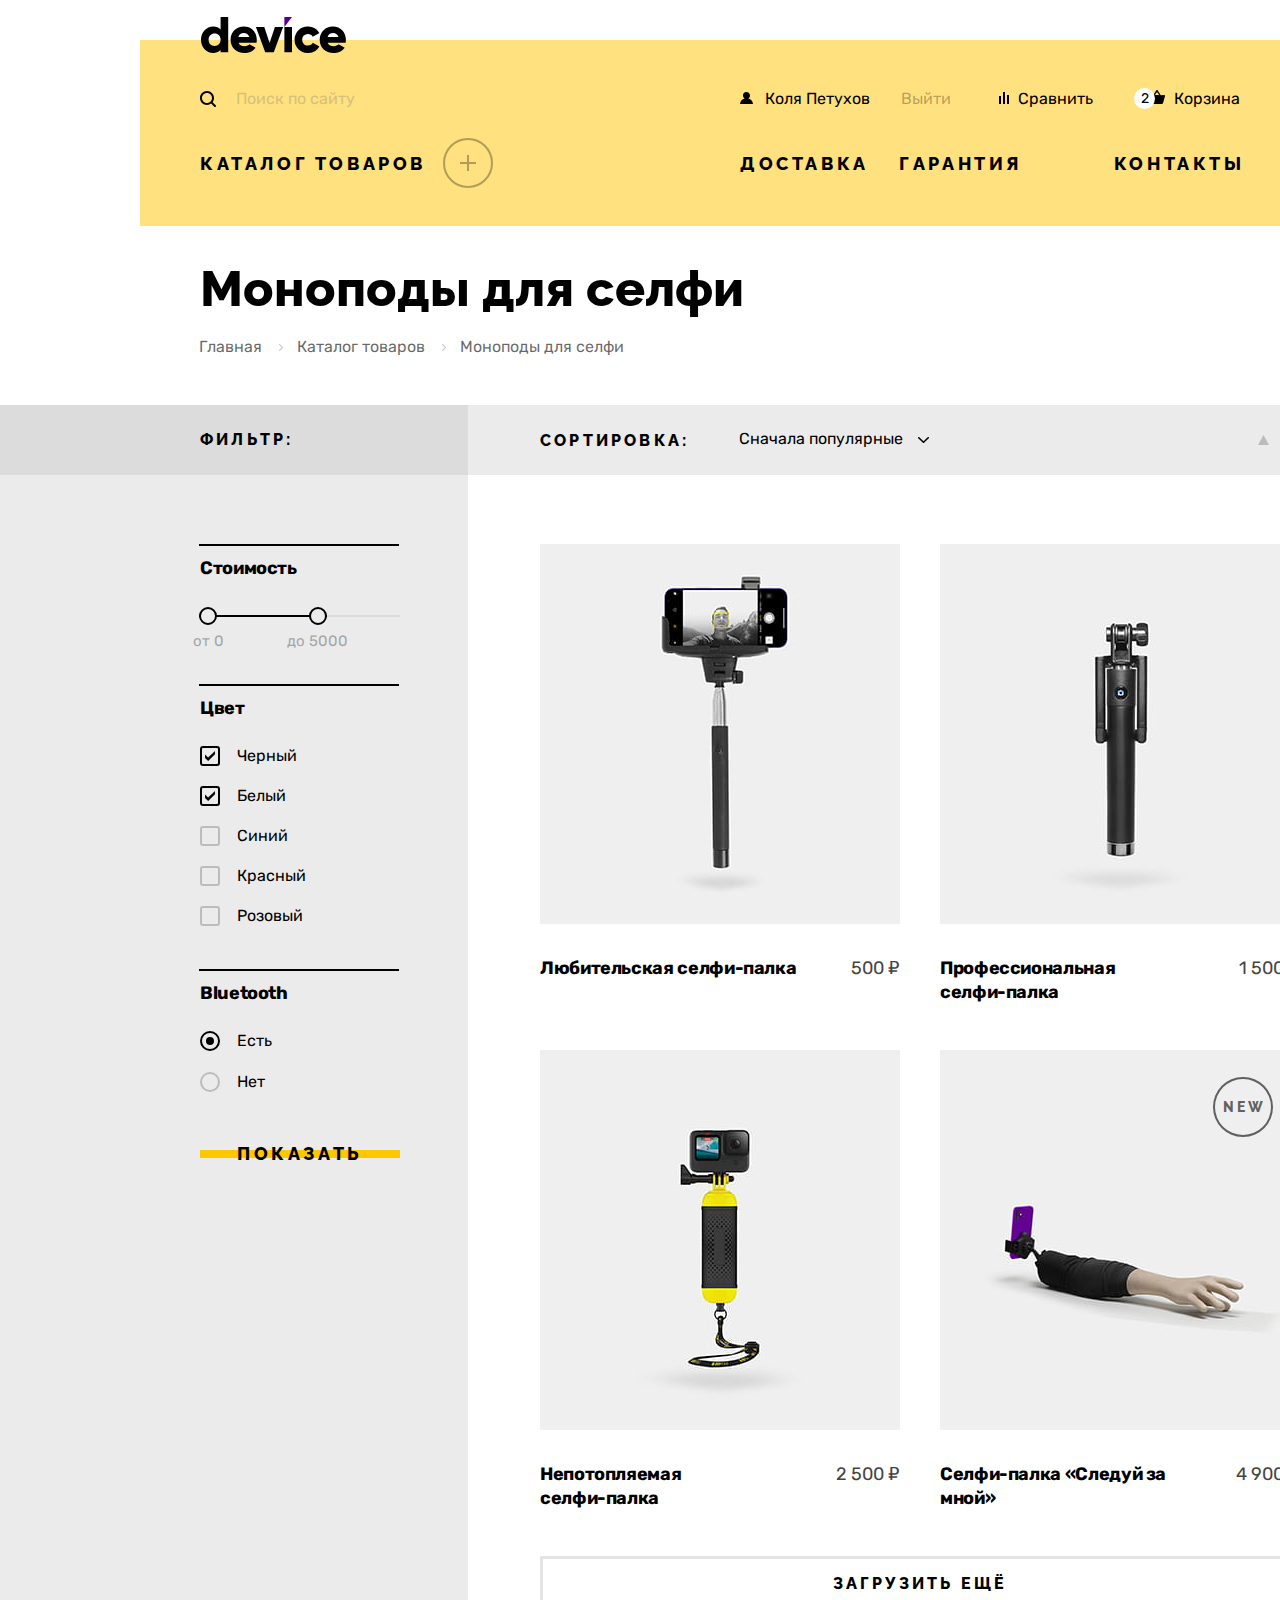
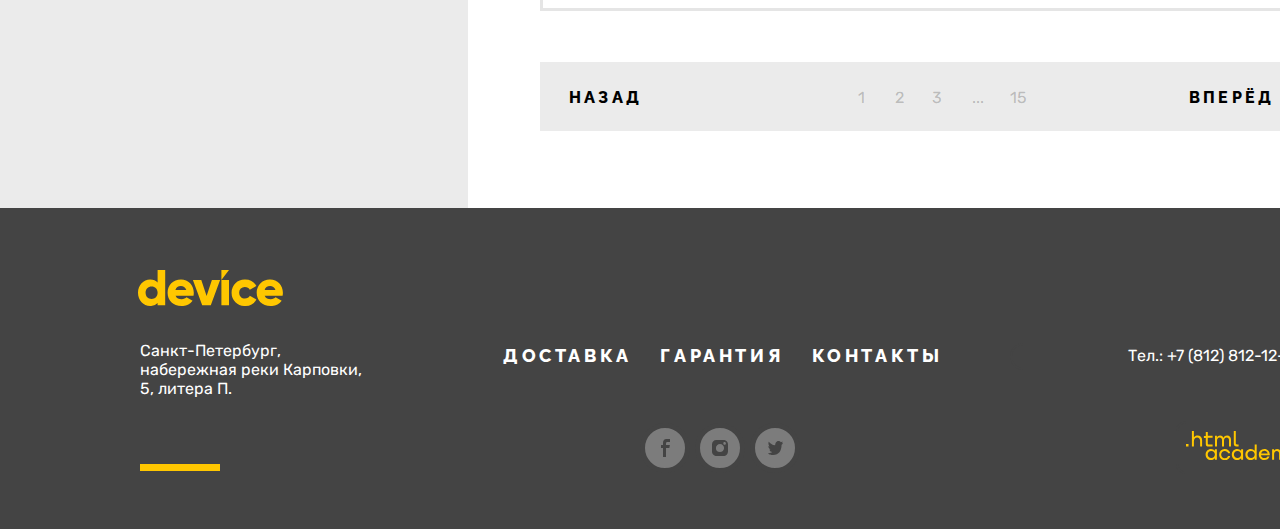
==== commit f2fde639: "Шлифовка" ====
--- a/catalog.html
+++ b/catalog.html
@@ -10,7 +10,7 @@
 <body>
   <header class="page-header wrapper">
     <a class="header-logo-link" href="index.html">
-      <img class="page-header-logo" src="img/logo-black.svg" width="145" height="36" alt="Логотип интернет-магазина гаджетов Девайс">
+      <img class="page-header-logo" src="img/logo-black.svg" width="145" height="36" alt="Логотип интернет-магазина гаджетов Девайс.">
     </a>
     <nav class="navigation">
       <div class="header-left-column">
@@ -67,7 +67,7 @@
                       <img class="cart-item-img" src="img/catalog/product-1.jpg" width="41" height="43" alt="">
                       <h3 class="cart-item-title">Любительская селфи-палка</h3>
                     </a>
-                    <button class="cart-item-delete">
+                    <button class="cart-item-delete" type="button">
                       <span class="visually-hidden">Удалить из корзины</span>
                     </button>
                   </li>
@@ -76,7 +76,7 @@
                       <img class="cart-item-img" src="img/catalog/product-2.jpg" width="41" height="43" alt="">
                       <h3 class="cart-item-title">Профессиональная селфи-палка</h3>
                     </a>
-                    <button class="cart-item-delete">
+                    <button class="cart-item-delete" type="button">
                       <span class="visually-hidden">Удалить из корзины</span>
                     </button>
                   </li>
@@ -129,7 +129,7 @@
             <fieldset class="catalog-filter-group">
               <legend class="catalog-filter-title filter-title-price">Стоимость</legend>
               <div class="range-scale">
-                <div class="range-bar" style="left: 0; width: 100px">
+                <div class="range-bar" style="left: 0; width: 128px">
                   <button class="range-toggle toggle-min" type="button">
                     <span class="visually-hidden">Изменить минимальную цену</span>
                   </button>
@@ -276,9 +276,9 @@
               </a>
               <div class="product-item-text">
                 <a class="product-link" tabindex="-1" href="#">
-                  <h3 class="product-title">Профессиональная селфи-палка</h3>
+                  <h3 class="product-title">Профессиональная <br>селфи-палка</h3>
                 </a>
-                <span class="product-price">1500 &#8381;</span>
+                <span class="product-price">1 500 &#8381;</span>
               </div>
             </li>
             <li class="product-item">
@@ -288,12 +288,12 @@
               </a>
               <div class="product-item-text">
                 <a class="product-link" tabindex="-1" href="#">
-                  <h3 class="product-title">Непотопляемая селфи-палка</h3>
+                  <h3 class="product-title">Непотопляемая <br>селфи-палка</h3>
                 </a>
-                <span class="product-price">2500 &#8381;</span>
-              </div>
-            </li>
-            <li class="product-item">
+                <span class="product-price">2 500 &#8381;</span>
+              </div>
+            </li>
+            <li class="product-item new">
               <a class="product-link product-link-image " href="#">
                 <img class="product-image" src="img/catalog/product-4.jpg" width="360" height="380" alt="">
                 <span class="product-details">Подробнее</span>
@@ -302,7 +302,7 @@
                 <a class="product-link" tabindex="-1" href="#">
                   <h3 class="product-title">Селфи-палка «Следуй за мной»</h3>
                 </a>
-                <span class="product-price">4900 &#8381;</span>
+                <span class="product-price">4 900 &#8381;</span>
               </div>
             </li>
           </ul>
@@ -321,7 +321,7 @@
               <a class="product-pagination-link page-number" href="#">3</a>
             </li>
             <li class="product-pagination-item">
-              <a class="product-pagination-link page-number">...</a>
+              <a class="product-pagination-link page-number page-number-dots">...</a>
             </li>
             <li class="product-pagination-item">
               <a class="product-pagination-link page-number" href="#">15</a>
@@ -339,7 +339,7 @@
       <section class="page-footer-contacts footer-left-column">
         <h2 class="visually-hidden">Контакты</h2>
         <a class="footer-logo-link" href="index.html">
-          <img class="footer-logo" src="img/logo-yellow.svg" width="145" height="36" alt="Логотип интернет-магазина гаджетов Девайс">
+          <img class="footer-logo" src="img/logo-yellow.svg" width="145" height="36" alt="Логотип интернет-магазина гаджетов Девайс.">
         </a>
         <address class="footer-contacts-address">
           <p class="footer-address-text">Санкт-Петербург, набережная реки Карповки, 5, литера П.</p>
--- a/css/styles.css
+++ b/css/styles.css
@@ -62,6 +62,7 @@
 body {
   display: flex;
   flex-direction: column;
+  min-width: 1440px;
   min-height: 100%;
   margin: 0;
 
@@ -73,11 +74,16 @@
   background-color: #ffffff;
 }
 
+img {
+  max-width: 100%;
+  object-fit: contain;
+}
+
 .page-header {
   box-sizing: border-box;
   margin-top: 17px;
   padding-right: 60px;
-  padding-bottom: 38px;
+  padding-bottom: 37px;
   padding-left: 60px;
 
   color: #000000;
@@ -86,16 +92,14 @@
 }
 
 .page-header-main {
-  padding-bottom: 2px;
+  padding-bottom: 1px;
 }
 
 .header-logo-link {
   display: block;
+  width: 145px;
   margin-bottom: 26px;
-}
-
-.header-logo-link:focus {
-  outline: none;
+  margin-left: 1px;
 }
 
 .page-header-logo {
@@ -212,14 +216,14 @@
   display: block;
 }
 
-.header-catalog-container:hover .catalog-popover{
+.header-catalog-container:hover .catalog-popover {
   display: block;
 }
 
-.navigation-catalog {
-  position: relative;
-
-  width: min-content;
+.navigation-link.navigation-catalog {
+  position: relative;
+
+  display: inline-block;
   margin-right: auto;
   margin-left: -20px;
   padding-top: 12px;
@@ -232,13 +236,13 @@
   border: 2px solid #ffe17f;
   border-radius: 25px;
 
-  white-space: nowrap;
+  max-width: calc(100% - 50px);
 }
 
 .navigation-catalog::before {
   position: absolute;
-  top: -2px;
-  right: -52px;
+  top: -3px;
+  right: -49px;
 
   box-sizing: border-box;
   width: 50px;
@@ -256,8 +260,8 @@
 
 .navigation-catalog::after {
   position: absolute;
-  top: 22px;
-  right: -35px;
+  top: 21px;
+  right: -32px;
 
   width: 16px;
   height: 2px;
@@ -273,12 +277,12 @@
   border-color: #ffe17f;
 }
 
-.navigation-catalog:hover::before {
+.header-catalog-container:hover .navigation-catalog::before {
   background-image: none;
   opacity: 1;
 }
 
-.navigation-catalog:hover::after {
+.header-catalog-container:hover .navigation-catalog::after {
   content: "";
 }
 
@@ -305,7 +309,7 @@
   box-sizing: border-box;
   min-height: 180px;
   width: 1160px;
-  padding: 33px 60px 58px 60px;
+  padding: 33px 60px 57px 60px;
 
   font-size: 16px;
   line-height: 19px;
@@ -315,10 +319,10 @@
 
 .subcatalog {
   display: grid;
-  grid-template-columns: 219px 181px min-content;
-  grid-template-rows: repeat(3, 19px);
+  grid-template-columns: 219px 181px minmax(180px, 220px);
+  grid-template-rows: repeat(3, min-content);
   column-gap: 20px;
-  row-gap: 15px;
+  row-gap: 17px;
   margin: 0;
   padding: 0;
 
@@ -326,7 +330,7 @@
   list-style-type: none;
 }
 
-.subcatalog-item:last-child {
+.subcatalog-item:nth-child(6) {
   grid-row: 1 / 2;
   grid-column: 3 / 4;
 }
@@ -383,7 +387,7 @@
   display: flex;
   justify-content: flex-end;
   flex-wrap: wrap;
-  margin-bottom: 19px;
+  margin-bottom: 21px;
 }
 
 .navigation-link {
@@ -444,7 +448,7 @@
 
 .cart {
   margin-right: -22px;
-  margin-left: 16px;
+  margin-left: 15px;
 }
 
 .navigation-link-user {
@@ -476,11 +480,11 @@
 }
 
 .navigation-link-compare {
-  padding-right: 19px;
+  padding-right: 20px;
   padding-left: 39px;
 
   background-image: url("../img/header-icons/compare.svg");
-  background-position: left 19px bottom 12px;
+  background-position: left 20px bottom 12px;
 }
 
 .navigation-link-cart {
@@ -490,13 +494,13 @@
   padding-left: 42px;
 
   background-image: url("../img/header-icons/cart.svg");
-  background-position: left 16px bottom 12px;
+  background-position: left 17px bottom 12px;
 }
 
 .navigation-link-cart::before {
   position: absolute;
   top: 7px;
-  left: 1px;
+  left: 2px;
 
   box-sizing: border-box;
   width: 21px;
@@ -525,7 +529,7 @@
 .popover {
   position: absolute;
   top: 37px;
-  left: 26px;
+  left: 30px;
   z-index: 1;
 
   display: none;
@@ -533,6 +537,7 @@
   width: 280px;
   padding: 20px;
   padding-top: 26px;
+  padding-bottom: 21px;
 
   font-size: 16px;
   line-height: 20px;
@@ -540,7 +545,7 @@
 
   background:
     linear-gradient(transparent 6px, #000000 6px),
-    url("../img/triangle.svg") top 0 left 153px no-repeat;
+    url("../img/triangle.svg") top 0 left 150px no-repeat;
   box-shadow: 0 10px rgba(0, 0, 0, 0.1);
 
   transform: translateX(-50%);
@@ -567,12 +572,12 @@
 }
 
 .cart-list-item:not(:first-child) {
-  padding-top: 20px;
+  padding-top: 21px;
 }
 
 .cart-list-item:not(:first-child)::before {
   position: absolute;
-  top: -1px;
+  top: 0;
   left: -20px;
 
   width: 320px;
@@ -595,11 +600,14 @@
 }
 
 .cart-item-title {
-  width: 180px;
   margin: 0;
   padding: 0;
+  padding-top: 2px;
 
   font-size: inherit;
+  font-weight: 400;
+
+  max-width: 180px;
 }
 
 .cart-item-link:focus-visible {
@@ -623,11 +631,11 @@
 .cart-item-delete {
   position: relative;
 
-  width: 11px;
-  height: 11px;
-  margin: 0;
-  margin-top: 7px;
-  margin-right: 1px;
+  width: 25px;
+  height: 25px;
+  margin: 0;
+  margin-top: -1px;
+  margin-right: -6px;
   margin-left: auto;
   padding: 0;
 
@@ -644,8 +652,8 @@
   top: 50%;
   left: 50%;
 
-  width: 15px;
-  height: 1.5px;
+  width: 14.4px;
+  height: 1.4px;
 
   background-color: #ffffff;
 
@@ -655,7 +663,7 @@
 .cart-item-delete:focus-visible {
   outline: 2px solid #af4fff;
 
-  outline-offset: 7px;
+  outline-offset: -2px;
 }
 
 .cart-item-delete:hover {
@@ -695,9 +703,264 @@
   vertical-align: middle;
 }
 
+.total-sum {
+  margin-right: 2px;
+}
+
 .open-cart-link {
   display: block;
   padding: 15px 25px;
+  padding-right: calc(25px - 0.2em);
+  padding-bottom: 14px;
+
+  font-family: "Raleway", sans-serif;
+  font-size: 18px;
+  line-height: 21px;
+  font-weight: 800;
+  text-align: center;
+  color: #000000;
+  letter-spacing: 0.2em;
+  text-decoration: none;
+  text-transform: uppercase;
+
+  background-color: #ffffff;
+}
+
+.open-cart-link:focus-visible {
+  outline: 5px solid #af4fff;
+}
+
+.open-cart-link:hover {
+  background-color: #ffe17f;
+}
+
+.open-cart-link:active {
+  color: rgba(0, 0, 0, 0.3);
+
+  background-color: #ffe17f;
+}
+
+.navigation-menu {
+  display: flex;
+  justify-content: flex-end;
+  flex-wrap: wrap;
+
+  letter-spacing: 0.2em;
+}
+
+.navigation-menu .navigation-item:nth-child(3n-2) {
+  margin-left: -17px;
+}
+
+.navigation-menu .navigation-item:nth-child(3n) {
+  margin-right: -17px;
+  margin-left: auto;
+}
+
+.navigation-menu .navigation-item:last-child {
+  margin-right: -18px;
+}
+
+.navigation-menu-link {
+  position: relative;
+
+  padding-top: 14px;
+  padding-right: calc(17px - 0.2em);
+  padding-bottom: 15px;
+  padding-left: 17px;
+}
+
+.navigation-menu-link::before {
+  position: absolute;
+  right: -3px;
+  bottom: 0;
+  left: -3px;
+
+  box-sizing: border-box;
+  height: 100%;
+
+  content: "";
+}
+
+.navigation-menu-link:focus-visible::before {
+  border: 2px solid #af4fff;
+  border-radius: 25px;
+}
+
+.navigation-menu-link:hover::before {
+  right: 20px;
+  bottom: 7px;
+  left: 17px;
+
+  height: 2px;
+
+  background-color: #000000;
+  border: none;
+}
+
+.navigation-menu-link:active {
+  opacity: 0.3;
+}
+
+.navigation-menu-link:active::before {
+  right: 20px;
+  bottom: 7px;
+  left: 17px;
+
+  height: 2px;
+
+  background-color: #000000;
+  border: none;
+}
+
+.main-container {
+  flex-grow: 1;
+}
+
+.promo-slider {
+  position: relative;
+
+  display: flex;
+  justify-content: space-between;
+  margin-bottom: 70px;
+}
+
+.promo-slider::before {
+  position: absolute;
+  top: 0;
+  left: 50%;
+
+  width: 1160px;
+  height: 150px;
+
+  background-color: #ffe17f;
+
+  content: "";
+  transform: translateX(-50%);
+}
+
+.slider-image-container {
+  position: relative;
+
+  align-self: flex-start;
+  width: 560px;
+}
+
+.slider-image-list {
+  margin: 0;
+  padding: 0;
+
+  list-style-type: none;
+}
+
+.slider-image-item {
+  display: none;
+}
+
+.slider-image {
+  display: block;
+}
+
+.slider-controls {
+  position: absolute;
+  top: 50%;
+
+  display: flex;
+  justify-content: space-between;
+  box-sizing: border-box;
+  width: 100%;
+  padding: 0 9px;
+
+  transform: translateY(-50%);
+}
+
+.slider-button {
+  box-sizing: border-box;
+  width: 40px;
+  height: 80px;
+  padding: 0;
+
+  background-color: transparent;
+  background-image: url("../img/slider/next-arrow.svg");
+  background-position: center;
+  background-repeat: no-repeat;
+  border: 2px solid transparent;
+  border-radius: 6px;
+
+  cursor: pointer;
+}
+
+.slider-prev {
+  transform: rotate(180deg);
+}
+
+.slider-button:focus-visible {
+  border-color: #af4fff;
+  outline: none;
+}
+
+.slider-button:hover {
+  opacity: 0.6;
+}
+
+.slider-button:active {
+  opacity: 0.3;
+}
+
+.slider-description-container {
+  position: relative;
+
+  width: 560px;
+}
+
+.slider-description-list {
+  margin: 0;
+  padding: 0;
+
+  list-style-type: none;
+}
+
+.slider-description-item {
+  display: none;
+}
+
+.slider-number {
+  display: block;
+  margin-top: 82px;
+  margin-right: 49px;
+  margin-left: auto;
+
+  font-size: 180px;
+  line-height: 30px;
+  font-weight: 800;
+  text-align: right;
+  color: #ffffff;
+}
+
+.promo-phrase {
+  margin-top: 10px;
+  margin-bottom: 28px;
+
+  font-family: "Raleway", sans-serif;
+  font-size: 50px;
+  line-height: 50px;
+  font-weight: 800;
+  color: #000000;
+}
+
+.promo-description {
+  margin-bottom: 36px;
+}
+
+.promo-details-link {
+  position: relative;
+  z-index: 0;
+
+  display: block;
+  width: 220px;
+  margin-bottom: 54px;
+  padding-top: 14px;
+  padding-bottom: 15px;
 
   font-family: "Raleway", sans-serif;
   line-height: 21px;
@@ -707,242 +970,11 @@
   letter-spacing: 0.2em;
   text-decoration: none;
   text-transform: uppercase;
-
-  background-color: #ffffff;
-}
-
-.open-cart-link:focus-visible {
-  outline: 5px solid #af4fff;
-}
-
-.open-cart-link:hover {
-  background-color: #ffe17f;
-}
-
-.open-cart-link:active {
-  color: rgba(0, 0, 0, 0.3);
-
-  background-color: #ffe17f;
-}
-
-.navigation-menu {
-  display: flex;
-  justify-content: flex-end;
-  flex-wrap: wrap;
-
-  letter-spacing: 0.2em;
-}
-
-.navigation-menu .navigation-item:nth-child(3n-2) {
-  margin-left: -17px;
-}
-
-.navigation-menu .navigation-item:nth-child(3n) {
-  margin-right: -17px;
-  margin-left: auto;
-}
-
-.navigation-menu .navigation-item:last-child {
-  margin-right: -17px;
-}
-
-.navigation-menu-link {
-  position: relative;
-
-  padding-top: 14px;
-  padding-right: 17px;
-  padding-bottom: 15px;
-  padding-left: 17px;
-}
-
-.navigation-menu-link::before {
-  position: absolute;
-  right: -3px;
-  bottom: 0;
-  left: -3px;
-
-  box-sizing: border-box;
-  height: 50px;
-
-  content: '';
-}
-
-.navigation-menu-link:focus-visible::before {
-  border: 2px solid #af4fff;
-  border-radius: 25px;
-}
-
-.navigation-menu-link:hover::before {
-  right: 20px;
-  bottom: 7px;
-  left: 17px;
-
-  height: 2px;
-
-  background-color: #000000;
-  border: none;
-}
-
-.navigation-menu-link:active {
-  opacity: 0.3;
-}
-
-.navigation-menu-link:active::before {
-  right: 20px;
-  bottom: 7px;
-  left: 17px;
-
-  height: 2px;
-
-  background-color: #000000;
-  border: none;
-}
-
-.main-container {
-  flex-grow: 1;
-}
-
-.promo-slider {
-  display: flex;
-  justify-content: space-between;
-  margin-bottom: 70px;
-
-  background: linear-gradient(#ffe17f 150px, #ffffff 150px);
-}
-
-.slider-image-container {
-  position: relative;
-
-  width: 560px;
-}
-
-.slider-image-list {
-  margin: 0;
-  padding: 0;
-
-  list-style-type: none;
-}
-
-.slider-image-item {
-  display: none;
-}
-
-.slider-image {
-  display: block;
-}
-
-.slider-controls {
+}
+
+.promo-details-link::before {
   position: absolute;
   top: 50%;
-
-  display: flex;
-  justify-content: space-between;
-  width: 100%;
-
-  transform: translateY(-50%);
-}
-
-.slider-button {
-  box-sizing: border-box;
-  width: 40px;
-  height: 80px;
-  padding: 0;
-
-  background-color: transparent;
-  background-image: url("../img/slider/next-arrow.svg");
-  background-position: center;
-  background-repeat: no-repeat;
-  border: 2px solid transparent;
-  border-radius: 6px;
-
-  cursor: pointer;
-}
-
-.slider-prev {
-  transform: rotate(180deg);
-}
-
-.slider-button:focus-visible {
-  border-color: #af4fff;
-  outline: none;
-}
-
-.slider-button:hover {
-  opacity: 0.6;
-}
-
-.slider-button:active {
-  opacity: 0.3;
-}
-
-.slider-description-container {
-  position: relative;
-
-  width: 560px;
-}
-
-.slider-description-list {
-  margin: 0;
-  padding: 0;
-
-  list-style-type: none;
-}
-
-.slider-description-item {
-  display: none;
-}
-
-.slider-number {
-  display: block;
-  margin-top: 85px;
-  margin-right: 50px;
-  margin-left: auto;
-
-  font-size: 180px;
-  line-height: 30px;
-  font-weight: 800;
-  text-align: right;
-  color: #ffffff;
-}
-
-.promo-phrase {
-  margin-top: 6px;
-  margin-bottom: 20px;
-
-  font-family: "Raleway", sans-serif;
-  font-size: 50px;
-  line-height: 50px;
-  font-weight: 800;
-  color: #000000;
-}
-
-.promo-description {
-  margin-bottom: 40px;
-}
-
-.promo-details-link {
-  position: relative;
-  z-index: 0;
-
-  display: block;
-  width: 220px;
-  margin-bottom: 55px;
-  padding-top: 14px;
-  padding-bottom: 15px;
-
-  font-family: "Raleway", sans-serif;
-  line-height: 21px;
-  font-weight: 800;
-  text-align: center;
-  color: #000000;
-  letter-spacing: 0.2em;
-  text-decoration: none;
-  text-transform: uppercase;
-}
-
-.promo-details-link::before {
-  position: absolute;
-  top: 21px;
   right: 0;
   left: 0;
   z-index: -1;
@@ -952,6 +984,7 @@
   background-color: #ffe17f;
   outline: none;
 
+  transform: translateY(-50%);
   content: "";
 }
 
@@ -972,10 +1005,11 @@
 }
 
 .promo-details-link:active {
-  color:rgba(0, 0, 0, 0.3);
+  color: rgba(0, 0, 0, 0.3);
 
   background-color: #ffe17f;
 }
+
 .promo-details-link:active::before {
   visibility: hidden;
 }
@@ -983,14 +1017,23 @@
 .slider-feature-list {
   display: flex;
   justify-content: flex-start;
+  gap: 20px;
   flex-wrap: wrap;
 }
 
 .feature-container {
   display: flex;
   flex-direction: column-reverse;
-  gap: 13px;
-  margin-right: 20px;
+  gap: 11px;
+  min-width: 140px;
+}
+
+.feature-container:nth-child(2) {
+  min-width: 120px;
+}
+
+.slider-feature {
+  font-size: 16px;
 }
 
 .slider-feature-value {
@@ -1003,7 +1046,7 @@
 .slider-pagination {
   position: absolute;
   right: 60px;
-  bottom: 186px;
+  bottom: 180px;
 
   display: flex;
   gap: 22px;
@@ -1040,16 +1083,16 @@
 }
 
 .pagination-button-current {
-  background-color: #000000;;
+  background-color: #000000;
 }
 
 .categories {
-  margin-bottom: 70px;
+  margin-bottom: 81px;
 }
 
 .categories-list {
   display: flex;
-  justify-content: space-between;
+  gap: 40px;
   flex-wrap: wrap;
   margin: 0;
   padding: 0;
@@ -1117,7 +1160,7 @@
 }
 
 .categories-link:active {
-  color:rgba(0, 0, 0, 0.3);
+  color: rgba(0, 0, 0, 0.3);
 }
 
 .categories-link:active::before {
@@ -1130,7 +1173,7 @@
 
 .services {
   margin-bottom: 90px;
-  padding-bottom: 70px;
+  padding-bottom: 69px;
 
   background: linear-gradient(#ffffff 100px, #f0f0f0 100px);
 }
@@ -1140,7 +1183,7 @@
 }
 
 .services-list {
-  width: 277px;
+  min-width: 277px;
   margin: 0;
   padding: 0;
   padding-top: 80px;
@@ -1152,14 +1195,18 @@
 }
 
 .services-item:not(:last-child) {
-  margin-bottom: 25px;
+  margin-bottom: 24px;
+}
+
+.services-item:last-child {
+  margin-top: 25px;
 }
 
 .services-button {
   position: relative;
   z-index: 0;
 
-  width: 160px;
+  min-width: 160px;
   padding-top: 9px;
   padding-bottom: 10px;
 
@@ -1175,20 +1222,22 @@
   background: none;
   border: none;
 
+  max-width: 200px;
   cursor: pointer;
 }
 
 .services-button::after {
   position: absolute;
-  top: 16px;
+  top: 50%;
   left: 0;
   z-index: -1;
 
-  width: 160px;
+  width: 100%;
   height: 8px;
 
   background-color: #ffc700;
 
+  transform: translateY(-50%);
   content: "";
 }
 
@@ -1204,10 +1253,11 @@
   left: 0;
 
   width: 280px;
-  height: 40px;
+  height: 100%;
 
   background-color: #000000;
 
+  transform: none;
   content: "";
 }
 
@@ -1223,10 +1273,12 @@
   top: 0;
   left: 0;
 
-  width: 160px;
-  height: 40px;
+  width: 100%;
+  height: 100%;
 
   background-color: #ffc700;
+
+  transform: none;
 }
 
 .services-button:active {
@@ -1238,9 +1290,11 @@
   left: 0;
 
   width: 280px;
-  height: 40px;
+  height: 100%;
 
   background-color: #000000;
+
+  transform: none;
 }
 
 .services-description-list {
@@ -1268,17 +1322,20 @@
 
 .services-delivery::after {
   right: 66px;
-  bottom: 0;
-
+  bottom: -4px;
+
+  display: inline-block;
   width: 136px;
   height: 164px;
 
   background-image: url("../img/services/delivery.svg");
+
+  content: "";
 }
 
 .services-warranty::after {
   right: 46px;
-  bottom: 0;
+  bottom: -11px;
 
   width: 171px;
   height: 195px;
@@ -1288,7 +1345,7 @@
 
 .services-credit::after {
   right: 70px;
-  bottom: 0;
+  bottom: -4px;
 
   width: 156px;
   height: 188px;
@@ -1297,7 +1354,7 @@
 }
 
 .service-name {
-  margin-top: 70px;
+  margin-top: 71px;
   margin-bottom: 34px;
 
   font-family: "Raleway", sans-serif;
@@ -1305,6 +1362,8 @@
   line-height: 50px;
   font-weight: 800;
   color: #000000;
+
+  max-width: 500px;
 }
 
 .service-description {
@@ -1312,16 +1371,18 @@
 }
 
 .delivery-on-order {
-  margin-bottom: 146px;
+  margin-bottom: 147px;
 }
 
 .delivery-on-order-link {
   position: relative;
 
   display: block;
-  width: 1160px;
-  padding-top: 37px;
-  padding-bottom: 40px;
+  width: 910px;
+  padding-top: 38px;
+  padding-right: 125px;
+  padding-bottom: 39px;
+  padding-left: 125px;
 
   font-family: "Raleway", sans-serif;
   font-size: 20px;
@@ -1338,13 +1399,15 @@
 
 .delivery-car {
   position: absolute;
-  top: 35px;
+  top: 50%;
   left: 39px;
+
+  transform: translateY(-50%);
 }
 
 .delivery-on-order-link::before {
   position: absolute;
-  top: 29px;
+  top: 50%;
   right: 33px;
 
   width: 40px;
@@ -1353,12 +1416,13 @@
   background-color: rgba(220, 220, 220, 0.5);
   border-radius: 50%;
 
+  transform: translateY(-50%);
   content: "";
 }
 
 .delivery-on-order-link::after {
   position: absolute;
-  top: 43px;
+  top: 50%;
   right: 52px;
 
   width: 2px;
@@ -1368,6 +1432,7 @@
   background-repeat: no-repeat;
   opacity: 0.3;
 
+  transform: translateY(-50%);
   content: "";
 }
 
@@ -1388,7 +1453,7 @@
 }
 
 .delivery-on-order-link:active {
-  color:rgba(0, 0, 0, 0.3);
+  color: rgba(0, 0, 0, 0.3);
 
   background: linear-gradient(to right, #ffc700 125px, #f0f0f0 125px);
   outline: none;
@@ -1409,7 +1474,7 @@
 .about-contacts-container {
   display: flex;
   justify-content: space-between;
-  padding-bottom: 87px;
+  padding-bottom: 71px;
 }
 
 .about {
@@ -1424,7 +1489,7 @@
   position: relative;
 
   margin-top: 0;
-  margin-bottom: 46px;
+  margin-bottom: 45px;
 
   font-family: "Raleway", sans-serif;
   font-size: 50px;
@@ -1435,7 +1500,7 @@
 
 .about-contacts-title::before {
   position: absolute;
-  top: -49px;
+  top: -50px;
   left: 0;
 
   width: 80px;
@@ -1446,12 +1511,13 @@
   content: "";
 }
 
-.about p {
+.about-text {
+  width: 500px;
   margin-top: 30px;
 }
 
-.about p:last-of-type {
-  margin-bottom: 80px;
+.about-text:last-of-type {
+  margin-bottom: 75px;
 }
 
 .transport-companies-list {
@@ -1470,13 +1536,13 @@
   position: relative;
 
   margin-bottom: 20px;
-  padding-left: 34px;
+  padding-left: 35px;
 }
 
 .transport-companies-item::before {
   position: absolute;
-  top: 5px;
-  left: 0;
+  top: 6px;
+  left: 1px;
 
   width: 8px;
   height: 8px;
@@ -1487,12 +1553,16 @@
   content: "";
 }
 
+.transport-companies-item:not(:first-child)::before {
+  top: 5px;
+}
+
 .about-contacts-link {
   position: relative;
   z-index: 0;
 
   display: block;
-  width: 260px;
+  width: 259px;
   padding-top: 14px;
   padding-bottom: 15px;
 
@@ -1508,7 +1578,7 @@
 
 .about-contacts-link::before {
   position: absolute;
-  top: 21px;
+  top: 50%;
   right: 0;
   left: 0;
   z-index: -1;
@@ -1517,6 +1587,7 @@
 
   background-color: #ffe17f;
 
+  transform: translateY(-50%);
   content: "";
 }
 
@@ -1539,14 +1610,15 @@
 .about-contacts-link:active {
   color: rgba(0, 0, 0, 0.3);
 
-   background-color: #ffe17f;
+  background-color: #ffe17f;
 }
 
 .about-contacts-link:active::before {
   visibility: hidden;
 }
 
-.contacts p:not(.contacts-address-text) {
+.contacts-text {
+  width: 500px;
   margin-top: 30px;
   margin-bottom: 30px;
 }
@@ -1588,6 +1660,7 @@
 }
 
 .working-hours-list {
+  margin: 0;
   margin-bottom: 53px;
   padding: 0;
 
@@ -1606,8 +1679,8 @@
 }
 
 .newsletter {
-  padding-top: 75px;
-  padding-bottom: 130px;
+  padding-top: 76px;
+  padding-bottom: 131px;
 
   background-color: #f0f0f0;
 }
@@ -1631,7 +1704,7 @@
 
 .newsletter-title {
   margin-top: 0;
-  margin-bottom: 50px;
+  margin-bottom: 59px;
 
   font-family: "Raleway", sans-serif;
   font-size: 50px;
@@ -1687,8 +1760,8 @@
 }
 
 .newsletter-text {
-  margin-top: 11px;
-  margin-bottom: 50px;
+  margin-top: 10px;
+  margin-bottom: 59px;
 }
 
 .newsletter-bottom-line {
@@ -1734,6 +1807,8 @@
 
 .newsletter-free {
   position: relative;
+
+  margin-right: 1px;
 }
 
 .newsletter-free::before {
@@ -1751,7 +1826,7 @@
 
 .page-footer {
   padding-top: 62px;
-  padding-bottom: 61px;
+  padding-bottom: 55px;
 
   color: #ffffff;
 
@@ -1763,17 +1838,16 @@
 }
 
 .footer-left-column {
-  width: 239px;
+  min-width: 239px;
+
+  max-width: 239px;
 }
 
 .footer-logo-link {
   display: block;
   width: 145px;
   margin-bottom: 35px;
-}
-
-.footer-logo-link:focus {
-  outline: none;
+  margin-left: -2px;
 }
 
 .footer-logo {
@@ -1806,18 +1880,20 @@
 .footer-middle-column {
   display: flex;
   flex-direction: column;
-  width: 480px;
+  min-width: 470px;
   margin-left: 108px;
+
+  max-width: 470px;
 }
 
 .footer-navigation {
-  margin-top: 65px;
-  margin-bottom: 43px;
+  margin-top: 61px;
+  margin-bottom: 42px;
 }
 
 .footer-navigation-list {
   display: flex;
-  justify-content: space-between;
+  justify-content: center;
   flex-wrap: wrap;
   margin: 0;
   padding: 0;
@@ -1835,9 +1911,9 @@
 
   display: block;
   padding-top: 14px;
-  padding-right: 16px;
+  padding-right: calc(15px - 0.08em);
   padding-bottom: 15px;
-  padding-left: 16px;
+  padding-left: 15px;
 
   color: #ffffff;
   letter-spacing: 0.2em;
@@ -1858,7 +1934,7 @@
   height: 50px;
 
   border: 2px solid #af4fff;
-  border-radius:25px;
+  border-radius: 25px;
 
   content: "";
 }
@@ -1899,16 +1975,14 @@
   content: "";
 }
 
-.footer-social {
-  align-self: center;
-}
-
 .footer-social-list {
   display: flex;
+  justify-content: center;
   gap: 5px;
   flex-wrap: wrap;
   margin: 0;
   padding: 0;
+  padding-right: 4px;
 
   list-style-type: none;
 }
@@ -1968,14 +2042,15 @@
 
 
 .footer-right-column {
+  min-width: 290px;
+  margin-top: 73px;
   margin-left: auto;
 
   text-align: right;
 }
 
 .footer-right-column .page-footer-contacts {
-  margin-top: 76px;
-  margin-bottom: 50px;
+  margin-bottom: 51px;
 }
 
 .footer-contacts-phone {
@@ -2012,7 +2087,7 @@
   color: #ffc700;
 
   border-color: #444444;
-  opacity: 0.3
+  opacity: 0.3;
 }
 
 .footer-htmlacademy-link {
@@ -2021,7 +2096,7 @@
   display: block;
   width: 115px;
   height: 33px;
-  margin-right: -10px;
+  margin-right: -11px;
   margin-left: auto;
   padding: 8px;
 
@@ -2067,14 +2142,14 @@
 
 .inner-header {
   box-sizing: border-box;
-  padding-top: 37px;
-  padding-bottom: 49px;
+  padding-top: 38px;
+  padding-bottom: 43px;
   padding-left: 60px;
 }
 
 .inner-header-title {
   margin-top: 0;
-  margin-bottom: 14px;
+  margin-bottom: 18px;
 
   font-family: "Raleway", sans-serif;
   font-size: 50px;
@@ -2085,6 +2160,7 @@
 
 .breadcrumbs {
   display: flex;
+  flex-wrap: wrap;
   margin: 0;
   padding: 0;
 
@@ -2109,7 +2185,7 @@
   padding-top: 5px;
   padding-right: 12px;
   padding-bottom: 6px;
-  padding-left: 13px;
+  padding-left: 12px;
 
   color: rgba(0, 0, 0, 0.6);
   text-decoration: none;
@@ -2186,29 +2262,30 @@
 
 .catalog-filter-form {
   width: 200px;
-  margin-right: 69px;
+  margin-right: 68px;
   margin-left: auto;
 }
 
 .catalog-filter-group {
   margin: 0;
-  margin-bottom: 45px;
+  margin-bottom: 58px;
   padding: 0;
 
   border: none;
 }
 
 .catalog-filter-group:first-child {
-  margin-bottom: 69px;
-}
-
-.catalog-filter-form fieldset:last-of-type {
-  margin-bottom: 51px;
+  margin-bottom: 81px;
+}
+
+.catalog-filter-form .catalog-filter-group:last-of-type {
+  margin-bottom: 21px;
 }
 
 .catalog-filter-title::before {
   position: absolute;
   top: -14px;
+  left: -1px;
 
   width: 200px;
 
@@ -2230,13 +2307,14 @@
 }
 
 .filter-title-price {
-  margin-bottom: 39px;
+  margin-bottom: 37px;
 }
 
 .range-scale {
   position: relative;
 
   height: 2px;
+  margin-left: -1px;
 
   background-color: #dcdcdc;
 }
@@ -2343,8 +2421,12 @@
   list-style-type: none;
 }
 
+.catalog-filter-group:last-of-type .catalog-filter-item {
+  margin-bottom: 22px;
+}
+
 .catalog-filter-item {
-  margin-bottom: 20px;
+  margin-bottom: 21px;
 
   font-size: 16px;
   line-height: 19px;
@@ -2362,21 +2444,29 @@
   padding-left: 37px;
 }
 
-.control:hover .control-input:checked + .control-mark {
+.control:hover .control-input:checked:not(:disabled) + .control-mark {
   opacity: 0.5;
 }
 
-.control:hover .control-input:checked ~ .control-label {
+.control:hover .control-input:checked:not(:disabled) ~ .control-label {
   opacity: 0.5;
 }
 
-.control:active .control-input:checked + .control-mark {
+.control:active .control-input:checked:not(:disabled) + .control-mark {
   opacity: 0.2;
 }
 
-.control:active .control-input:checked ~ .control-label,
-.control:active .control-input ~ .control-label {
+.control:active .control-input:checked:not(:disabled) ~ .control-label,
+.control:active .control-input:not(:disabled) ~ .control-label {
   opacity: 0.2;
+}
+
+.control-input:disabled + .control-mark {
+  opacity: 0.3;
+}
+
+.control-input:disabled ~ .control-label {
+  opacity: 0.3;
 }
 
 .control-mark {
@@ -2447,8 +2537,6 @@
 .control-input:focus-visible ~ .control-label {
   color: #af4fff;
 }
-
-
 
 .filter-submit-button {
   position: relative;
@@ -2476,7 +2564,7 @@
 
 .filter-submit-button::after {
   position: absolute;
-  top: 16px;
+  top: 50%;
   left: 0;
   z-index: -1;
 
@@ -2485,6 +2573,7 @@
 
   background-color: #ffc700;
 
+  transform: translateY(-50%);
   content: "";
 }
 
@@ -2501,9 +2590,11 @@
   left: 0;
 
   width: 200px;
-  height: 40px;
+  height: 100%;
 
   background-color: #ffc700;
+
+  transform: none;
 }
 
 .filter-submit-button:active {
@@ -2515,13 +2606,15 @@
   left: 0;
 
   width: 200px;
-  height: 40px;
-
-  background-color: #000000;;
+  height: 100%;
+
+  background-color: #000000;
+
+  transform: none;
 }
 
 .sorting-container {
-  margin-bottom: 70px;
+  margin-bottom: 69px;
   padding-top: 20px;
   padding-bottom: 20px;
   padding-left: 72px;
@@ -2533,12 +2626,12 @@
   position: relative;
 
   display: flex;
-  align-items: baseline;
+  align-items: center;
   width: 760px;
 }
 
 .subtitle-sorting {
-  margin-right: 40px;
+  margin-right: 37px;
 }
 
 .catalog-sorting-form {
@@ -2630,12 +2723,37 @@
   display: grid;
   grid-template-columns: 360px 360px;
   column-gap: 40px;
-  row-gap: 44px;
-  margin: 0;
-  margin-bottom: 44px;
+  row-gap: 46px;
+  margin: 0;
+  margin-bottom: 46px;
   padding: 0;
 
   list-style-type: none;
+}
+
+.product-item {
+  position: relative;
+}
+
+.new::after {
+  position: absolute;
+  top: 27px;
+  right: 27px;
+
+  padding: 20px calc(8px - 0.2em) 20px 8px;
+
+  font-family: "Raleway", sans-serif;
+  font-size: 14px;
+  line-height: 16px;
+  font-weight: 800;
+  color: rgba(0, 0, 0, 0.6);
+  letter-spacing: 0.2em;
+  text-transform: uppercase;
+
+  border: 2px solid rgba(0, 0, 0, 0.6);
+  border-radius: 50%;
+
+  content: "New";
 }
 
 .product-link {
@@ -2645,6 +2763,10 @@
   text-decoration: none;
 }
 
+.product-link:not(.product-link-image) {
+  width: 280px;
+}
+
 .product-link:focus {
   outline: none;
 }
@@ -2662,7 +2784,7 @@
 
 .product-details {
   position: absolute;
-  top: 170px;
+  top: 50%;
   right: 0;
   left: 0;
   z-index: 0;
@@ -2681,11 +2803,13 @@
   text-transform: uppercase;
 
   visibility: hidden;
+
+  transform: translateY(calc(-50% + 1px));
 }
 
 .product-details::before {
   position: absolute;
-  top: 16px;
+  top: 50%;
   left: 0;
   z-index: -1;
 
@@ -2694,6 +2818,7 @@
 
   background-color: #ffc700;
 
+  transform: translateY(-50%);
   content: "";
 }
 
@@ -2737,7 +2862,9 @@
   top: 0;
   left: 0;
 
-  height: 40px;
+  height: 100%;
+
+  transform: none;
 }
 
 .product-details:active {
@@ -2748,7 +2875,9 @@
   top: 0;
   left: 0;
 
-  height: 40px;
+  height: 100%;
+
+  transform: none;
 }
 
 .product-item-text {
@@ -2766,18 +2895,21 @@
 }
 
 .product-price {
+  display: block;
   margin-left: 14px;
+  padding-top: 2px;
+  padding-right: 1px;
 
   line-height: 21px;
 
-  white-space: nowrap;
+  max-width: 100px;
 }
 
 .button-product-more {
   box-sizing: border-box;
   width: 760px;
   height: 55px;
-  margin-bottom: 50px;
+  margin-bottom: 51px;
 
   font-family: "Raleway", sans-serif;
   font-size: 16px;
@@ -2809,7 +2941,8 @@
 
 .product-pagination {
   display: flex;
-  align-items: center;
+  align-items: baseline;
+  flex-wrap: wrap;
   width: 760px;
   margin: 0;
   padding: 0;
@@ -2817,6 +2950,10 @@
   background-color: #ebebeb;
 
   list-style-type: none;
+}
+
+.product-pagination-item:nth-child(2) {
+  margin-left: 52px;
 }
 
 .product-pagination-item:nth-child(2) ~ .product-pagination-item:not(:last-child) {
@@ -2845,19 +2982,24 @@
 
 .page-number {
   box-sizing: border-box;
-  width: 38px;
-  padding-top: 3px;
-  padding-bottom: 6px;
+  min-width: 36px;
+  padding-top: 7px;
+  padding-bottom: 10px;
 
   text-align: center;
   color: rgba(68, 68, 68, 0.3);
 }
 
+.page-number-dots {
+  margin-right: 2px;
+  margin-left: 3px;
+}
+
 .pagination-prev-link,
 .pagination-next-link {
-  padding-top: 24px;
-  padding-right: 29px;
-  padding-bottom: 27px;
+  padding-top: 26px;
+  padding-right: calc(29px - 0.2em);
+  padding-bottom: 24px;
   padding-left: 29px;
 
   font-family: "Raleway", sans-serif;
@@ -2875,7 +3017,7 @@
 .pagination-next-link:focus-visible {
   outline: 5px solid #af4fff;
 
-  outline-offset: -5px;
+  outline-offset: -4px;
 }
 
 .pagination-prev-link[href]:hover,
@@ -2885,13 +3027,13 @@
 
 .pagination-prev-link[href]:active,
 .pagination-next-link[href]:active {
-  color:rgba(0, 0, 0, 0.3);
+  color: rgba(0, 0, 0, 0.3);
 
   background-color: #dcdcdc;
 }
 
 .page-number:focus-visible {
-  border: 5px solid #af4fff;
+  outline: 5px solid #af4fff;
 }
 
 .page-number[href]:hover {
@@ -2906,36 +3048,32 @@
 
 .vr::after {
   background-image: url("../img/categories/vr.svg");
+  background-position-x: 32px;
 }
 
 .selfie-monopod::after {
   background-image: url("../img/categories/selfie-monopod.svg");
+  background-position-y: bottom;
 }
 
 .action-camera::after {
   background-image: url("../img/categories/action-camera.svg");
+  background-position: 49px 38px;
 }
 
 .fitness-bracelet::after {
   background-image: url("../img/categories/fitness-bracelet.svg");
+  background-position-y: 50px;
 }
 
 .smart-watch::after {
   background-image: url("../img/categories/smart-watch.svg");
+  background-position-x: 53px;
 }
 
 .quadrocopter::after {
   background-image: url("../img/categories/quadrocopter.svg");
-}
-
-.services-delivery::after {
-  display: inline-block;
-  width: 136px;
-  height: 164px;
-
-  background-image: url("../img/services/delivery.svg");
-
-  content: "";
+  background-position-y: 49px;
 }
 
 .active {
@@ -2975,6 +3113,7 @@
 
   background-color: #ffffff;
   border: 10px solid #000000;
+  box-shadow: 0 10px 0 rgba(0, 0, 0, 0.1);
 }
 
 .modal-close {
@@ -3032,7 +3171,7 @@
 
 .modal-title {
   margin: 0;
-  margin-bottom: 60px;
+  margin-bottom: 67px;
   padding: 0;
 
   font-family: "Raleway", sans-serif;
@@ -3044,14 +3183,19 @@
 .modal-form {
   display: grid;
   grid-template-columns: 360px 160px 160px;
-  grid-template-rows: 34px 60px 30px 10px 34px 60px 44px 40px;
+  grid-template-rows: 34px 60px 30px 10px 34px 60px 46px 40px;
   column-gap: 40px;
   width: 760px;
+  margin-bottom: 5px;
 }
 
 .modal-label {
+  padding-top: 1px;
+
   line-height: 20px;
   font-weight: 700;
+
+  word-spacing: -2px;
 }
 
 .modal-input {
@@ -3137,12 +3281,13 @@
 }
 
 .input-name:invalid + .under-text {
-  color: red;
+  color: #ff3d3d;
 }
 
 .under-text {
   margin: 0;
   padding: 0;
+  padding-top: 7px;
 
   font-size: 14px;
   line-height: 20px;
@@ -3203,7 +3348,7 @@
 
 .info-button {
   position: absolute;
-  top: -2px;
+  top: -1px;
   right: 14px;
 
   display: block;
@@ -3228,7 +3373,7 @@
   display: block;
 }
 
-.info-button:hover + .info-popover{
+.info-button:hover + .info-popover {
   display: block;
 }
 
@@ -3294,7 +3439,7 @@
 
 .number-minus::before {
   position: absolute;
-  top: 29px;
+  top: 30px;
   right: 15px;
 
   width: 16px;
@@ -3321,7 +3466,7 @@
 
 .number-plus::before {
   position: absolute;
-  top: 22px;
+  top: 23px;
   left: 15px;
 
   width: 16px;
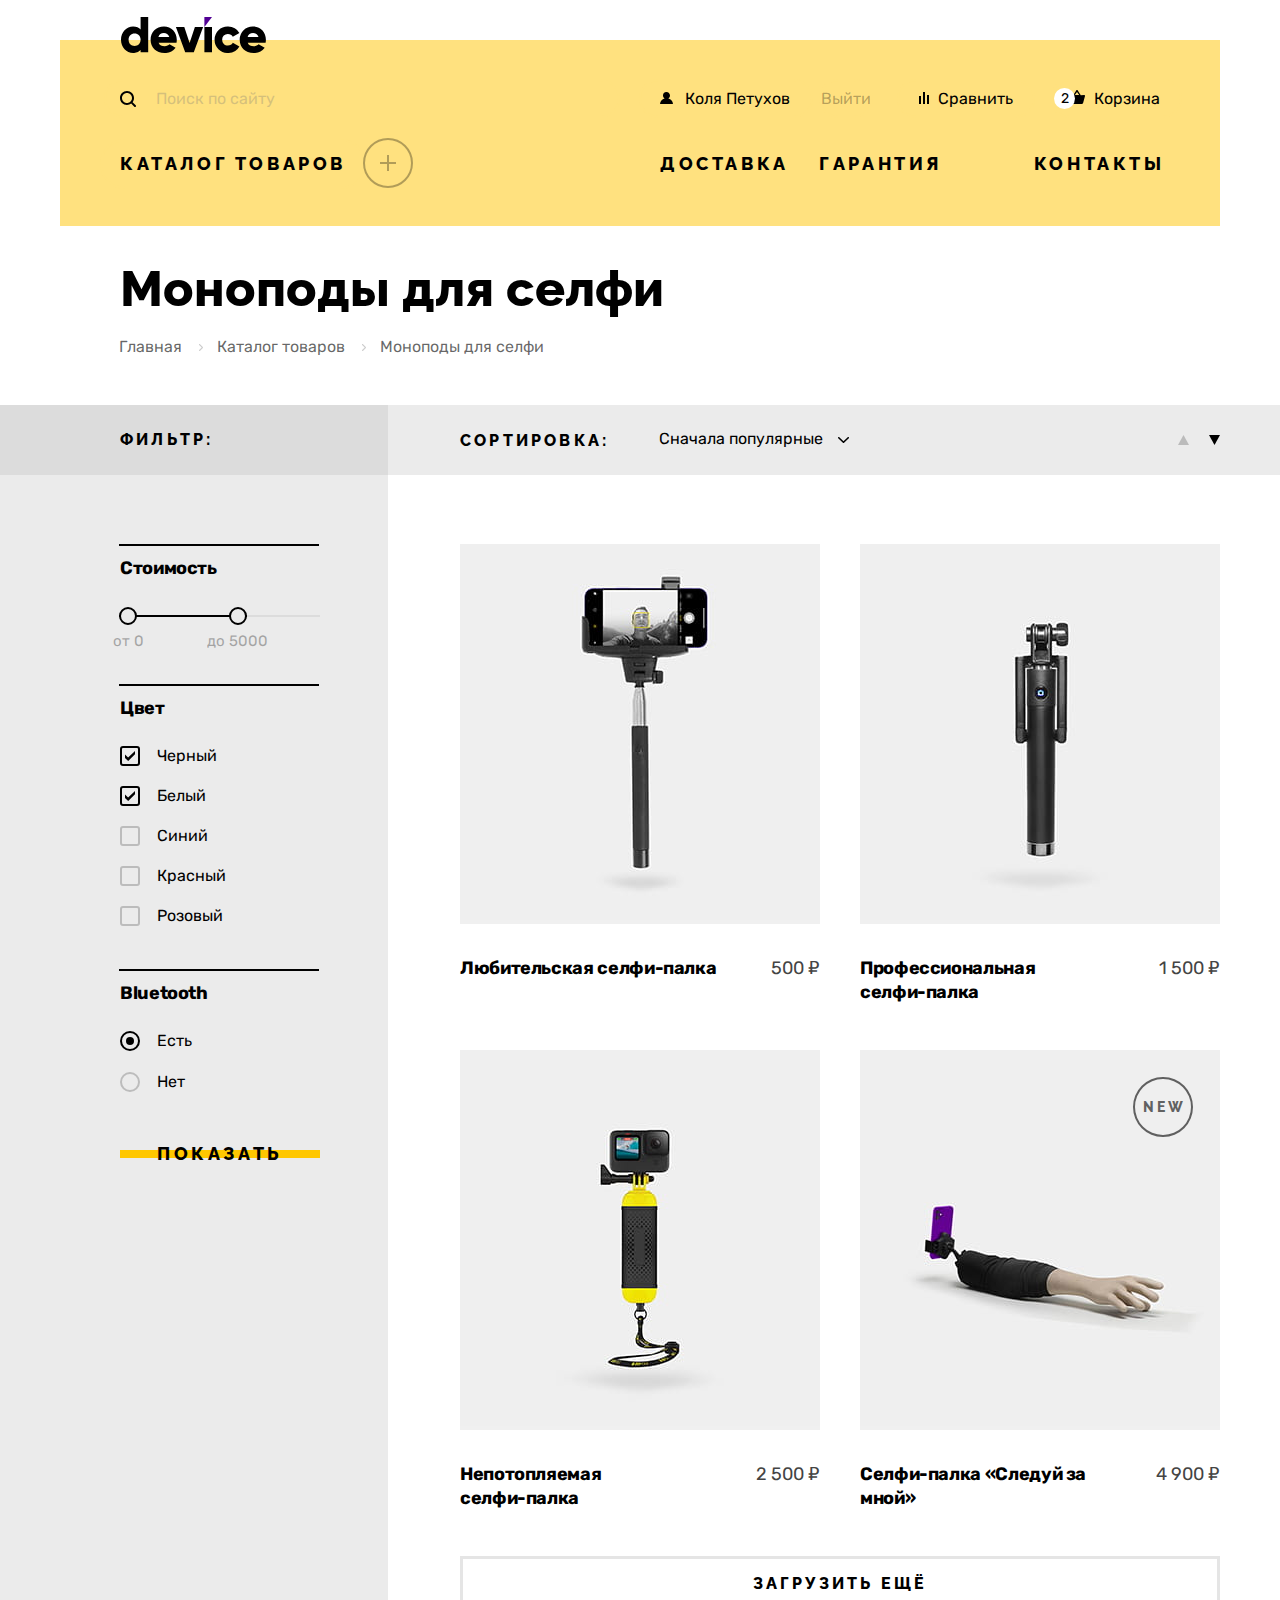
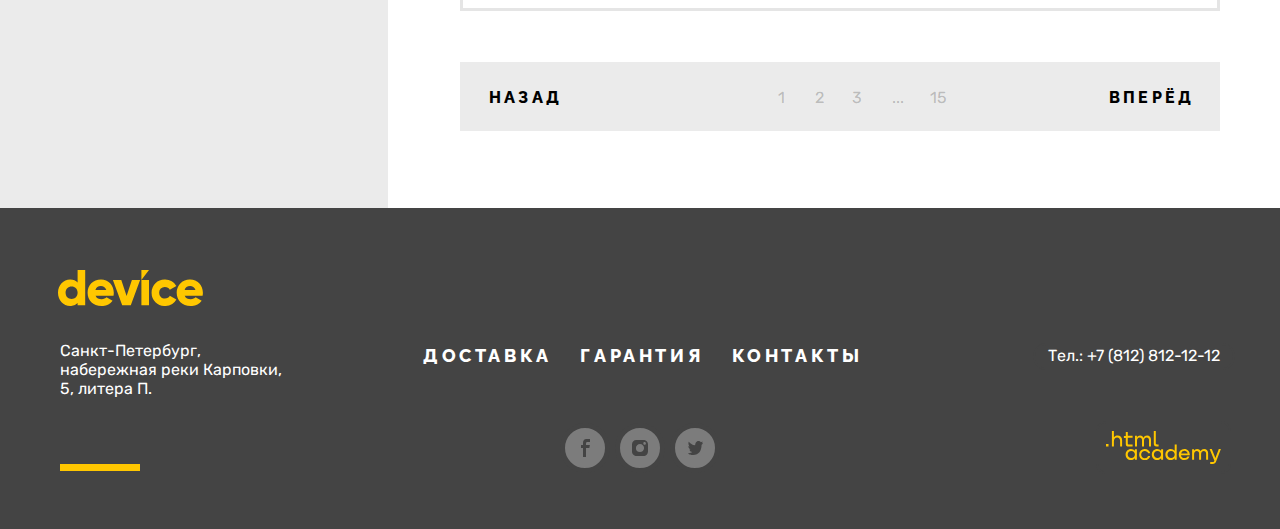
==== commit aa9682fa: "Исправления к защите" ====
--- a/catalog.html
+++ b/catalog.html
@@ -15,7 +15,7 @@
     <nav class="navigation">
       <div class="header-left-column">
         <form class="search-form" action="https://echo.htmlacademy.ru/" method="get">
-          <label class="visually-hidden" for="search">Поиск</label>
+          <label class="visually-hidden" for="search">Поиск.</label>
           <input class="search-line" type="search" name="querry" id="search" placeholder="Поиск по сайту" required>
           <button class="search-button" type="submit">Найти</button>
         </form>
@@ -68,7 +68,7 @@
                       <h3 class="cart-item-title">Любительская селфи-палка</h3>
                     </a>
                     <button class="cart-item-delete" type="button">
-                      <span class="visually-hidden">Удалить из корзины</span>
+                      <span class="visually-hidden">Удалить из корзины.</span>
                     </button>
                   </li>
                   <li class="cart-list-item">
@@ -77,7 +77,7 @@
                       <h3 class="cart-item-title">Профессиональная селфи-палка</h3>
                     </a>
                     <button class="cart-item-delete" type="button">
-                      <span class="visually-hidden">Удалить из корзины</span>
+                      <span class="visually-hidden">Удалить из корзины.</span>
                     </button>
                   </li>
                 </ul>
@@ -131,13 +131,13 @@
               <div class="range-scale">
                 <div class="range-bar" style="left: 0; width: 128px">
                   <button class="range-toggle toggle-min" type="button">
-                    <span class="visually-hidden">Изменить минимальную цену</span>
+                    <span class="visually-hidden">Изменить минимальную цену.</span>
                   </button>
                   <label class="filter-price-label min-price">
                     от <input class="catalog-filter-input" type="number" name="min-price" value="0" style="width: 10px;">
                   </label>
                   <button class="range-toggle toggle-max" type="button">
-                    <span class="visually-hidden">Изменить максимальную цену</span>
+                    <span class="visually-hidden">Изменить максимальную цену.</span>
                   </button>
                   <label class="filter-price-label max-price">
                     до <input class="catalog-filter-input" type="number" name="max-price" value="5000" style="width: 40px;">
@@ -238,16 +238,16 @@
                 <option value="price">По цене</option>
                 <option value="rating">По рейтингу</option>
               </select>
-              <button class="visually-hidden" type="submit">Отсортировать</button>
+              <button class="visually-hidden" type="submit">Отсортировать.</button>
               <fieldset class="sorting-order">
                 <label class="sorting-control">
                   <input class="sorting-input visually-hidden" type="radio" name="sort" value="up">
-                  <span class="visually-hidden">По возрастанию</span>
+                  <span class="visually-hidden">По возрастанию.</span>
                   <span class="sorting-mark"></span>
                 </label>
                 <label class="sorting-control">
                   <input class="sorting-input visually-hidden" type="radio" name="sort" value="down" checked>
-                  <span class="visually-hidden">По убыванию</span>
+                  <span class="visually-hidden">По убыванию.</span>
                   <span class="sorting-mark"></span>
                 </label>
               </fieldset>
@@ -259,7 +259,7 @@
           <ul class="product-list">
             <li class="product-item">
               <a class="product-link product-link-image" href="#">
-                <img class="product-image" src="img/catalog/product-1.jpg" width="360" height="380" alt="">
+                <img class="product-image" src="img/catalog/product-1.jpg" width="360" height="380" alt="Любительская селфи-палка.">
                 <span class="product-details">Подробнее</span>
               </a>
               <div class="product-item-text">
@@ -271,7 +271,7 @@
             </li>
             <li class="product-item">
               <a class="product-link product-link-image" href="#">
-                <img class="product-image" src="img/catalog/product-2.jpg" width="360" height="380" alt="">
+                <img class="product-image" src="img/catalog/product-2.jpg" width="360" height="380" alt="Профессиональная селфи-палка.">
                 <span class="product-details">Подробнее</span>
               </a>
               <div class="product-item-text">
@@ -283,7 +283,7 @@
             </li>
             <li class="product-item">
               <a class="product-link product-link-image" href="#">
-                <img class="product-image" src="img/catalog/product-3.jpg" width="360" height="380" alt="">
+                <img class="product-image" src="img/catalog/product-3.jpg" width="360" height="380" alt="Непотопляемая селфи-палка.">
                 <span class="product-details">Подробнее</span>
               </a>
               <div class="product-item-text">
@@ -295,7 +295,7 @@
             </li>
             <li class="product-item new">
               <a class="product-link product-link-image " href="#">
-                <img class="product-image" src="img/catalog/product-4.jpg" width="360" height="380" alt="">
+                <img class="product-image" src="img/catalog/product-4.jpg" width="360" height="380" alt="Селфи-палка «Следуй за мной».">
                 <span class="product-details">Подробнее</span>
               </a>
               <div class="product-item-text">
@@ -365,7 +365,7 @@
           <ul class="footer-social-list">
             <li class="footer-social-item">
               <a class="social-link facebook" href="https://www.facebook.com/htmlacademy">
-                <span class="visually-hidden">Фейсбук</span>
+                <span class="visually-hidden">Фейсбук.</span>
                 <svg class="social-img" aria-hidden="true" focusable="false" width="9" height="18" viewBox="0 0 9 18" fill="none" xmlns="http://www.w3.org/2000/svg">
                   <path d="M6.5 3H9V0H5.6C2.8 0 2 1.7 2 4.2V6H0v3h2v9h3V9h3.3l.6-3H5V4.5C5 3.7 5.3 3 6.5 3Z"/>
                 </svg>
@@ -373,7 +373,7 @@
             </li>
             <li class="footer-social-item">
               <a class="social-link instagram" href="https://www.instagram.com/htmlacademy/">
-                <span class="visually-hidden">Инстаграм</span>
+                <span class="visually-hidden">Инстаграм.</span>
                 <svg class="social-img" aria-hidden="true" focusable="false" width="16" height="16" viewBox="0 0 16 16" fill="none" xmlns="http://www.w3.org/2000/svg">
                   <path d="M14.7 1.3c-.9-.9-2-1.3-3.4-1.3H4.7A4.5 4.5 0 0 0 0 4.7v6.6c0 1.4.4 2.6 1.4 3.4.9.9 2 1.3 3.3 1.3h6.6c1.4 0 2.6-.4 3.4-1.3a5 5 0 0 0 1.3-3.4V4.7c0-1.4-.4-2.6-1.3-3.4ZM8 12.1A4.1 4.1 0 0 1 3.9 8c0-2.3 1.9-4.1 4.1-4.1 2.2 0 4.1 1.8 4.1 4.1s-1.9 4.1-4.1 4.1Zm4.6-7.4c-.7 0-1.3-.5-1.3-1.3s.5-1.3 1.3-1.3c.7 0 1.3.6 1.3 1.3 0 .7-.6 1.3-1.3 1.3Z"/>
                 </svg>
@@ -381,7 +381,7 @@
             </li>
             <li class="footer-social-item">
               <a class="social-link twitter" href="https://www.twitter.com/htmlacademy_ru">
-                <span class="visually-hidden">Твиттер</span>
+                <span class="visually-hidden">Твиттер.</span>
                 <svg class="social-img" aria-hidden="true" focusable="false" width="15" height="14" viewBox="0 0 15 14" fill="none" xmlns="http://www.w3.org/2000/svg">
                   <path d="M9.7.1c1.5-.5 2.6.3 3.2 1.1l1.7-.6a2 2 0 0 1-.8 1.6c.7.2 1.2-.4 1.2-.4-.1.9-.9 1.7-1.4 1.9-.2 6.3-2.8 10.4-8.9 10.3h-.4C4 14 .6 13.6 0 12.2c2 .2 3.4-.4 4.1-1.1-.8-.3-2.4-.4-2.6-2.8.3.2.5.3 1.1.2C1.5 7.7.3 7 .4 5c.3.3.9.5 1.2.4C1 5.2-.2 2.3.8.8c1.6 1.7 3.3 3.4 6.3 3.5.2-2.1 1-3.5 2.6-4.2Z"/>
                 </svg>
--- a/css/styles.css
+++ b/css/styles.css
@@ -62,7 +62,7 @@
 body {
   display: flex;
   flex-direction: column;
-  min-width: 1440px;
+  min-width: 1200px;
   min-height: 100%;
   margin: 0;
 
@@ -2055,7 +2055,9 @@
 
 .footer-contacts-phone {
   display: block;
+  width: fit-content;
   margin-right: -15px;
+  margin-left: auto;
   padding-top: 1px;
   padding-right: 13px;
   padding-bottom: 3px;
